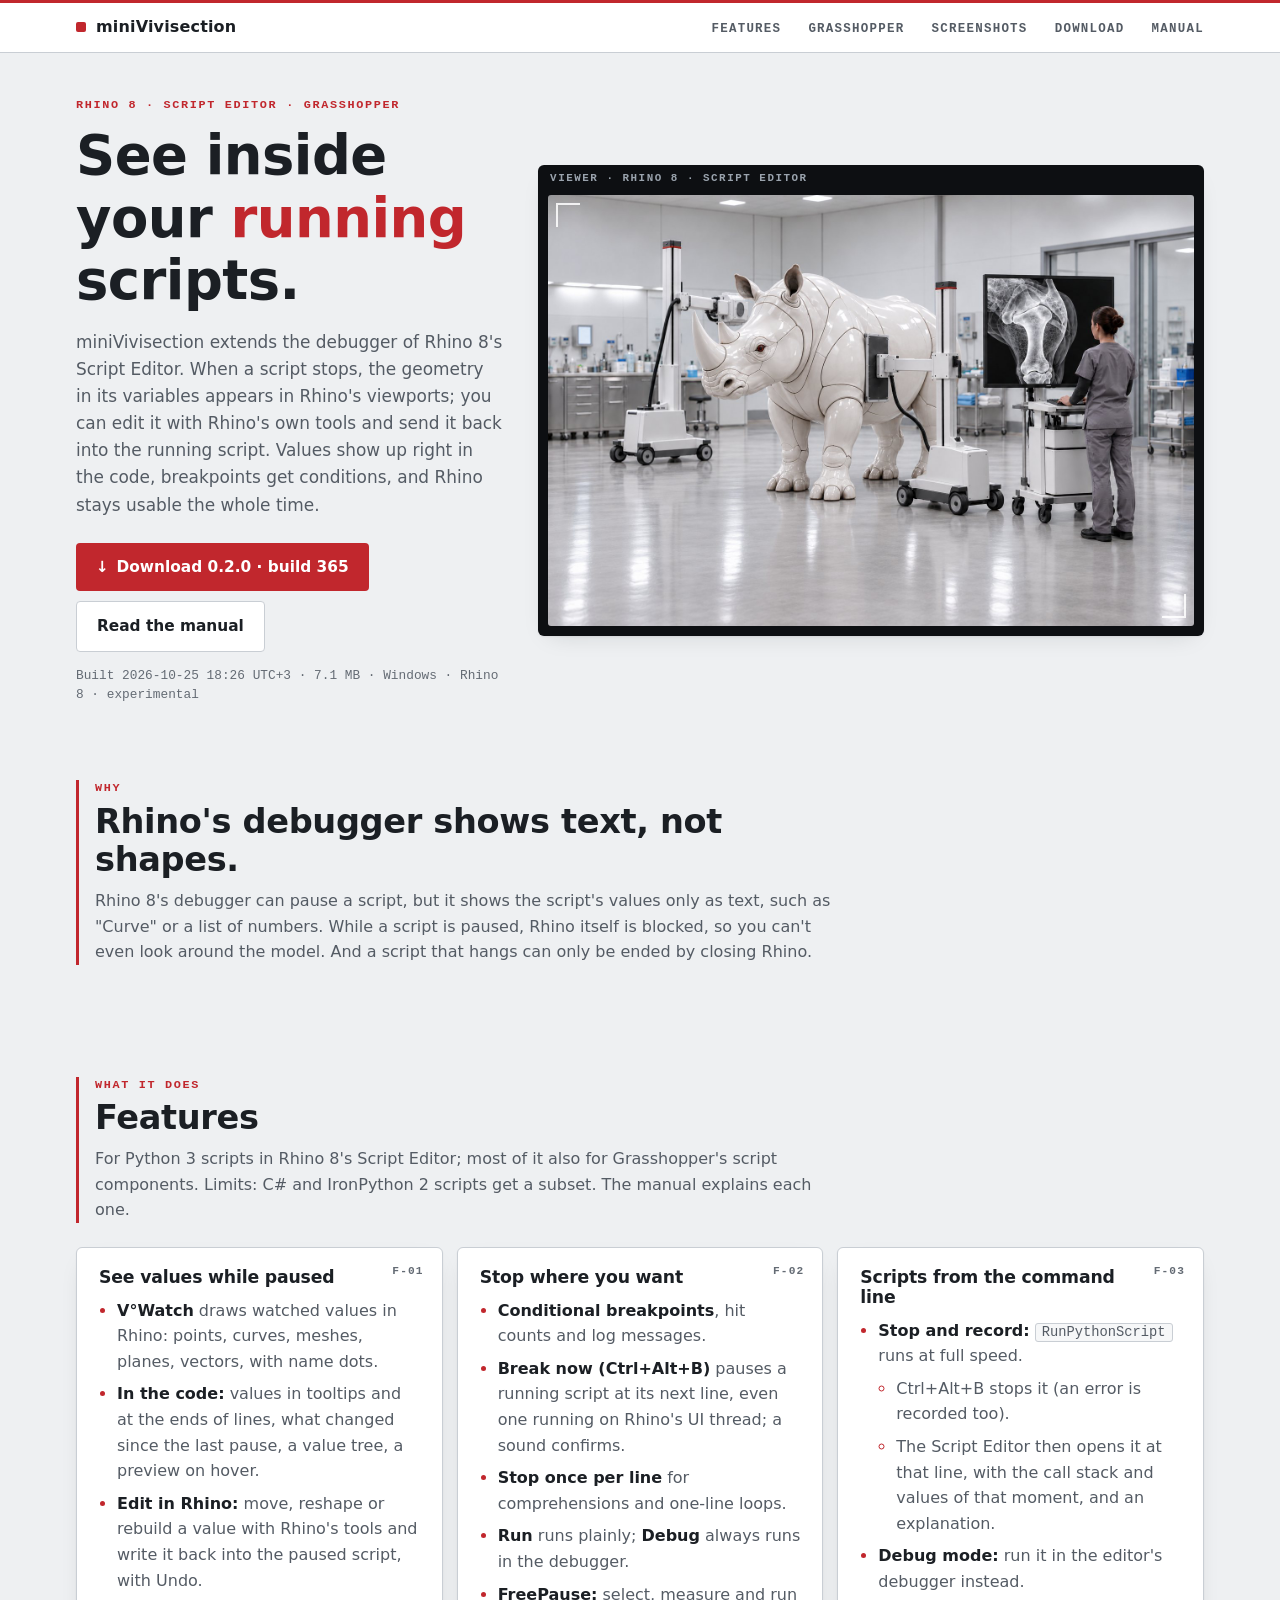
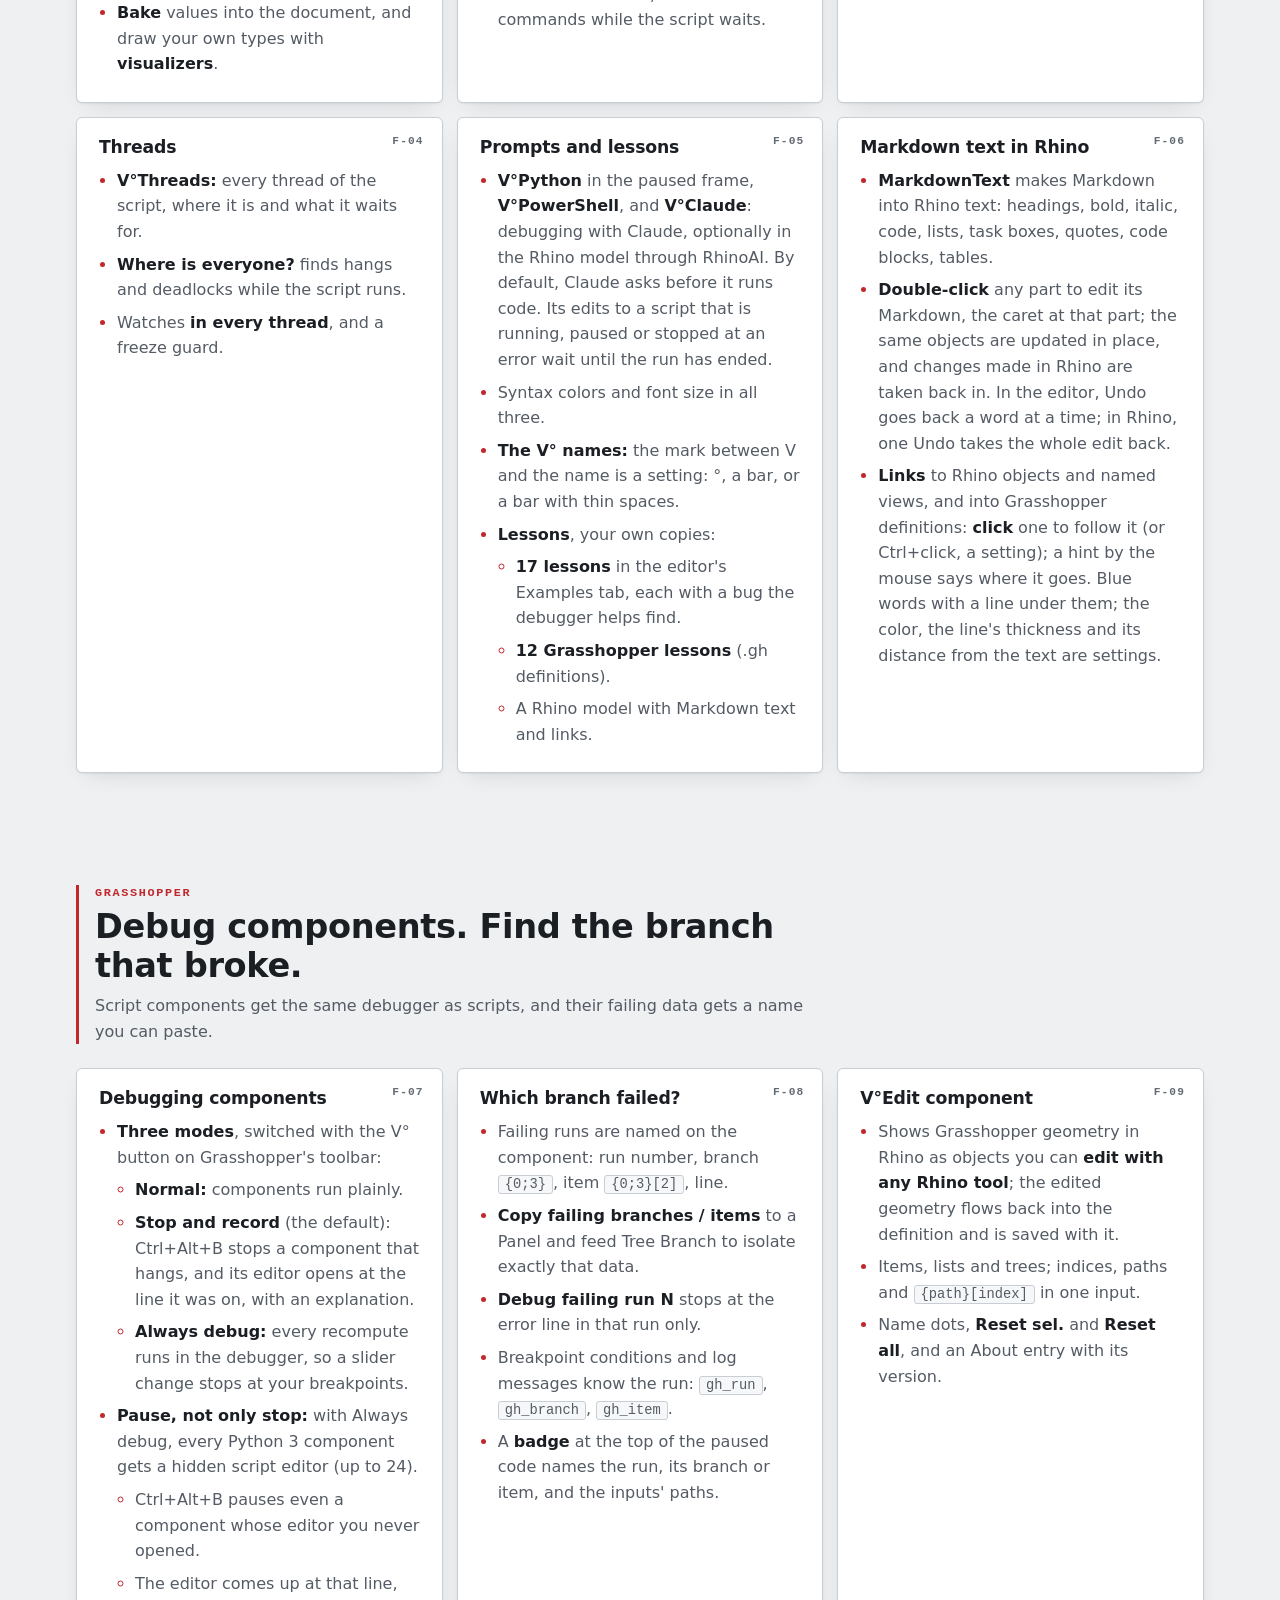
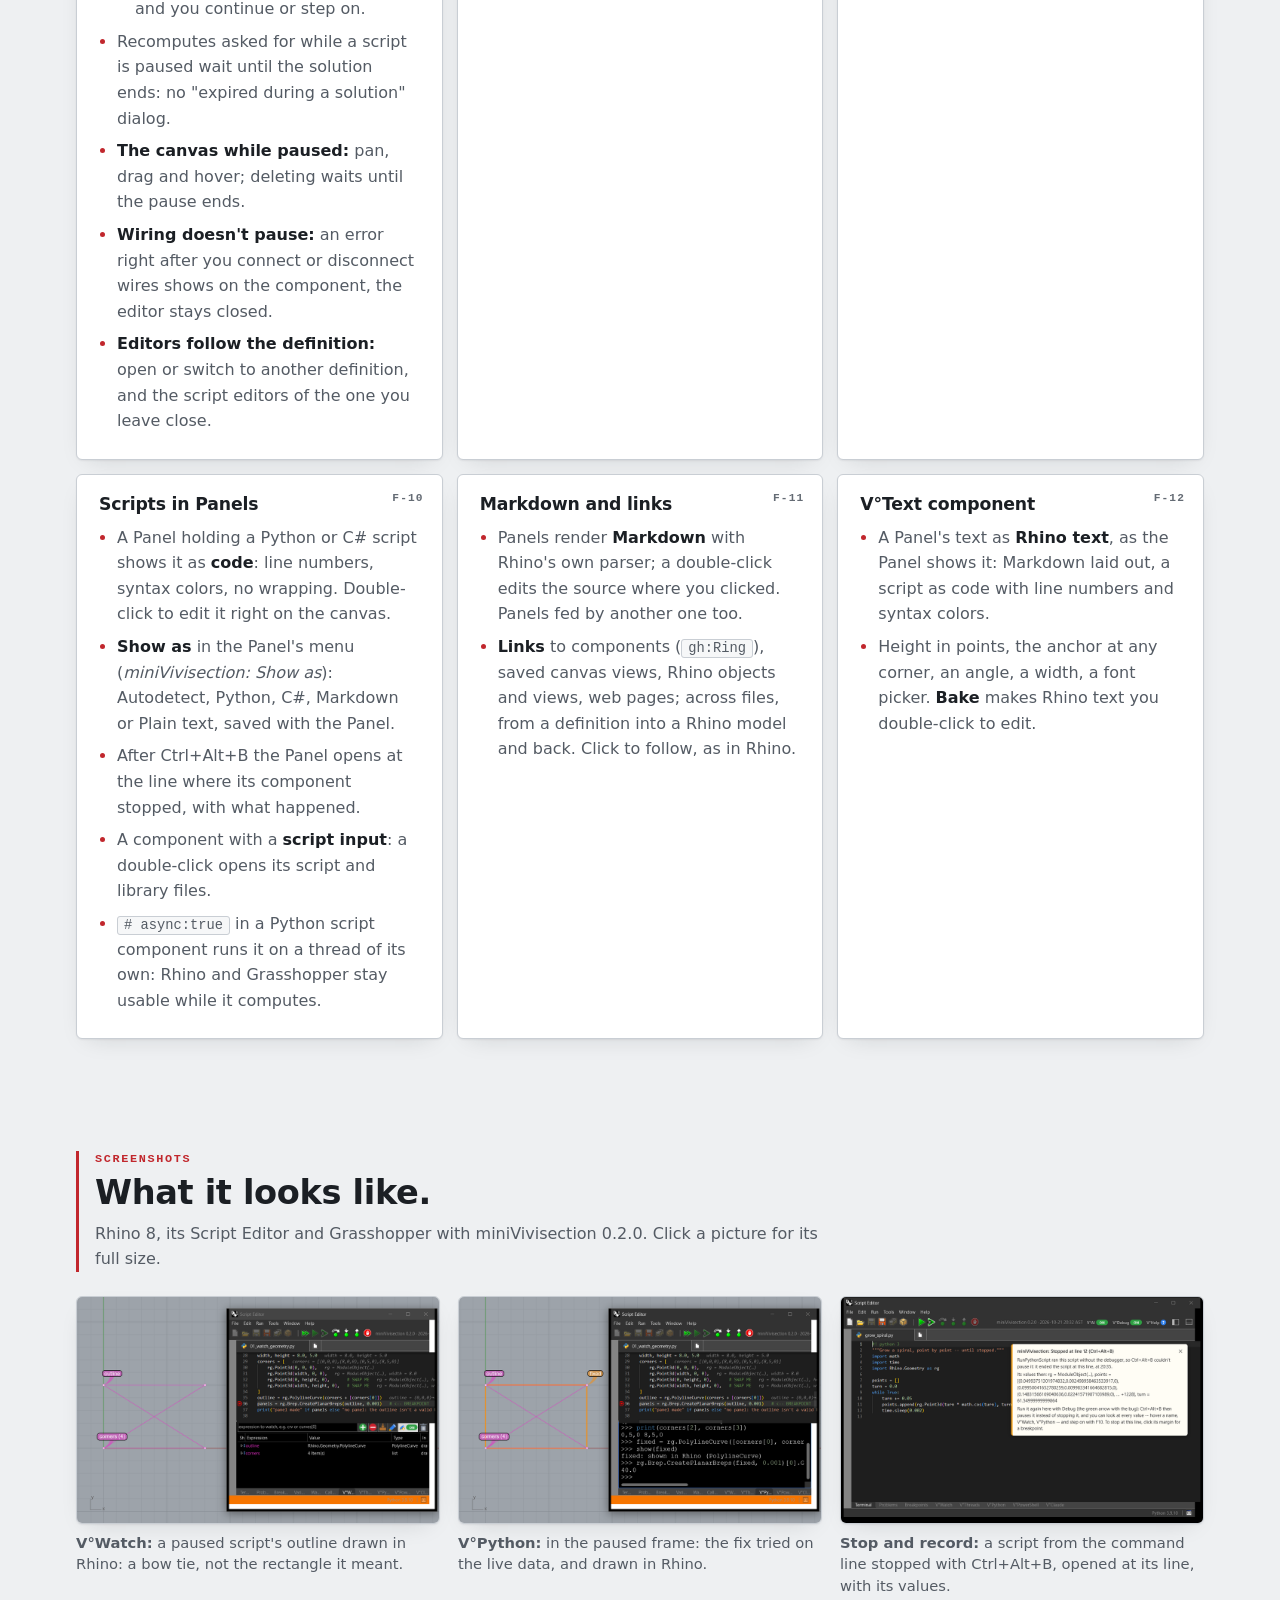
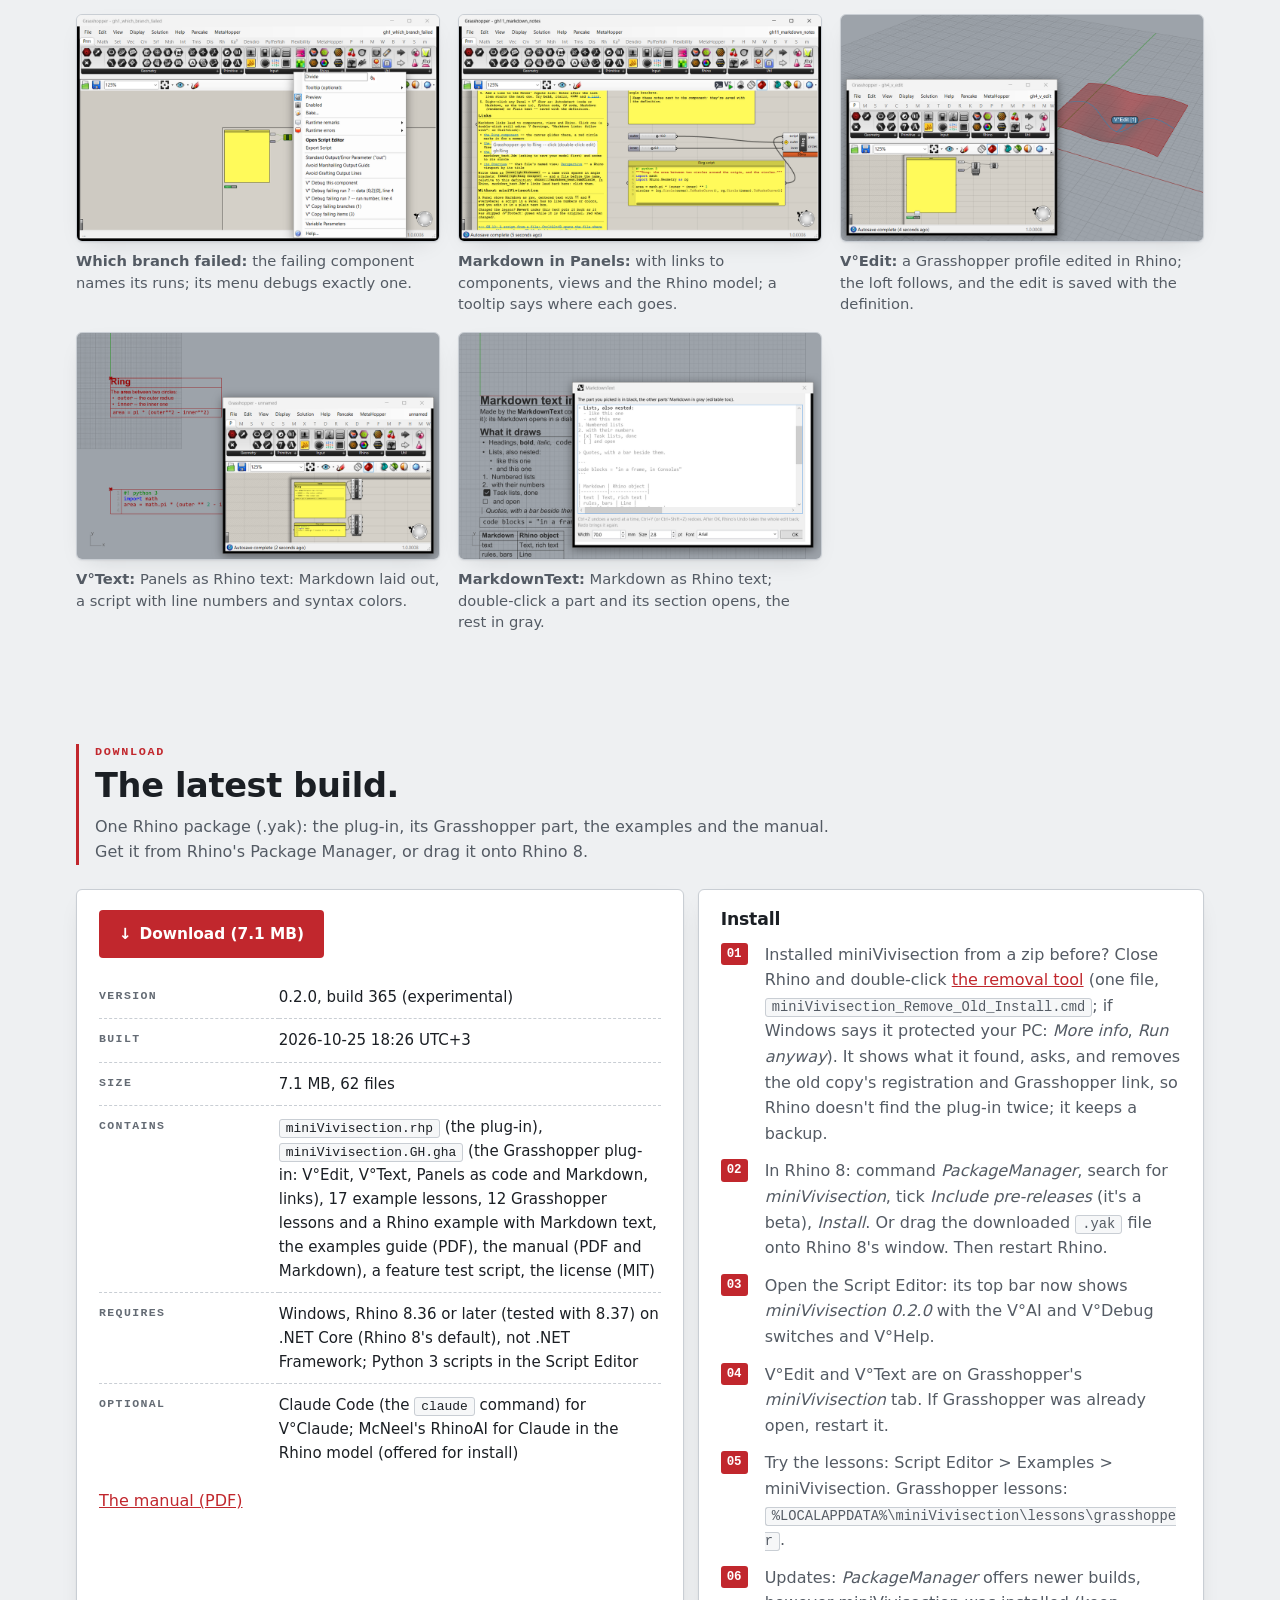
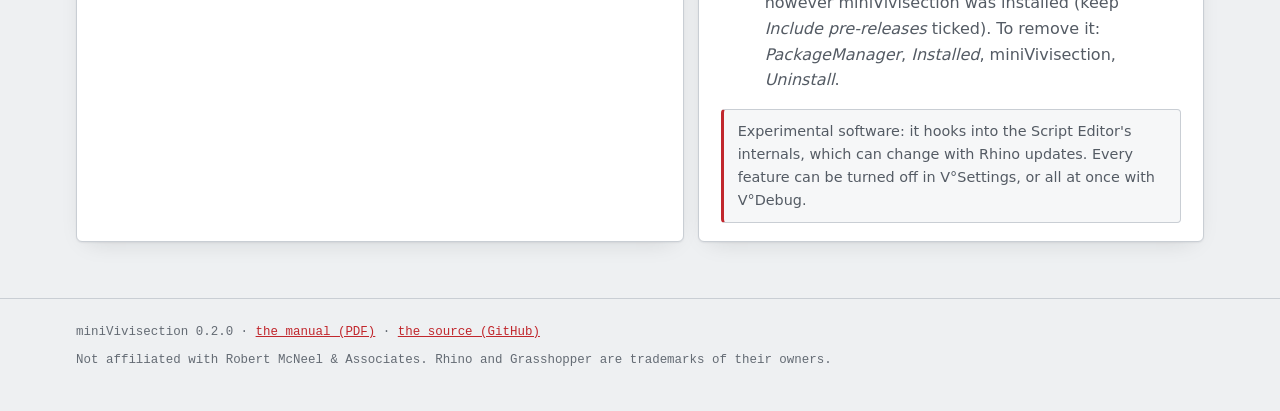
==== web/pages/clinical-imaging/index.html @ d7b251a0 "miniVivisection 0.2.0-beta.365, updated: the pages' artwork (web/sources) is public; the pages link " ====
<!doctype html>
<html lang="en">
<head>
<meta charset="utf-8">
<meta name="viewport" content="width=device-width, initial-scale=1">
<title>miniVivisection — see your Rhino script's data while you debug</title>
<meta name="description" content="miniVivisection: see inside your running scripts. A debugger extension for Rhino 8's Script Editor and Grasshopper.">
<meta name="color-scheme" content="light dark">
<link rel="canonical" href="https://restweiss.de/miniVivisection/clinical-imaging/">
<meta property="og:type" content="website">
<meta property="og:title" content="miniVivisection — see your Rhino script's data while you debug">
<meta property="og:description" content="miniVivisection: see inside your running scripts. A debugger extension for Rhino 8's Script Editor and Grasshopper.">
<meta property="og:image" content="https://restweiss.de/miniVivisection/clinical-imaging/hero.jpg?b=365">
<meta property="og:url" content="https://restweiss.de/miniVivisection/clinical-imaging/">
<link rel="icon" href="data:image/svg+xml,%3Csvg%20xmlns=%27http://www.w3.org/2000/svg%27%20viewBox=%270%200%2032%2032%27%3E%3Crect%20width=%2732%27%20height=%2732%27%20rx=%277%27%20fill=%27%23c1272d%27/%3E%3Ctext%20x=%2715%27%20y=%2723%27%20font-family=%27Segoe%20UI,Arial,sans-serif%27%20font-size=%2719%27%20font-weight=%27700%27%20text-anchor=%27middle%27%20fill=%27%23fff%27%3EV%C2%B0%3C/text%3E%3C/svg%3E">
<style>
  /* Clinical imaging: a bright lab, steel and white, a red equipment stripe, readouts. */
  :root {
    --bg: #eef0f2;
    --panel: #ffffff;
    --panel-2: #f6f7f8;
    --steel: #c9ced4;
    --steel-dark: #8e959d;
    --ink: #1b1f24;
    --ink-soft: #545b64;
    --ink-faint: #646b74;
    --red: #c1272d;            /* the stripe on the scanner columns */
    --red-ink: #ffffff;
    --film: #0d0f12;           /* the X-ray monitor */
    --film-ink: #e9edf1;
    --mono: "Cascadia Mono", Consolas, "SF Mono", monospace;
    --shadow: 0 1px 2px rgba(20, 25, 30, .06), 0 8px 24px -12px rgba(20, 25, 30, .18);
  }
  /* Dark: the reading room -- the films lit, the room dim. */
  @media (prefers-color-scheme: dark) {
    :root:not([data-theme="light"]) {
      --bg: #0e1013; --panel: #161a1f; --panel-2: #1b2026; --steel: #2b3139; --steel-dark: #6b737d;
      --ink: #e8ecf0; --ink-soft: #a6aeb7; --ink-faint: #8a929c; --red: #e8585e; --red-ink: #0e1013;
      --film: #050607; --shadow: 0 1px 2px rgba(0,0,0,.4), 0 8px 24px -12px rgba(0,0,0,.6);
    }
  }
  :root[data-theme="dark"] {
    --bg: #0e1013; --panel: #161a1f; --panel-2: #1b2026; --steel: #2b3139; --steel-dark: #6b737d;
    --ink: #e8ecf0; --ink-soft: #a6aeb7; --ink-faint: #8a929c; --red: #e8585e; --red-ink: #0e1013;
    --film: #050607; --shadow: 0 1px 2px rgba(0,0,0,.4), 0 8px 24px -12px rgba(0,0,0,.6);
  }

  * { box-sizing: border-box; }
  html { -webkit-text-size-adjust: 100%; }
  body { margin: 0; background: var(--bg); color: var(--ink); font: 16px/1.6 "Segoe UI", system-ui, -apple-system, Roboto, sans-serif; }
  h1, h2, h3 { margin: 0; line-height: 1.15; font-weight: 600; letter-spacing: -.01em; }
  a { color: var(--red); }
  a:focus-visible { outline: 2px solid currentColor; outline-offset: 2px; }
  .btn.primary:focus-visible { outline-color: var(--red); }
  code { font: .86em/1.4 var(--mono); background: var(--panel-2); border: 1px solid var(--steel); padding: 1px 6px; border-radius: 3px; overflow-wrap: anywhere; }
  .wrap { max-width: 1160px; margin: 0 auto; padding: 0 16px; }

  /* the top bar: a device's header -- a red stripe on steel */
  header.top { background: var(--panel); border-bottom: 1px solid var(--steel); box-shadow: inset 0 3px 0 var(--red); }
  header.top .wrap { display: flex; align-items: center; justify-content: space-between; padding-top: 14px; padding-bottom: 12px; }
  .brand { display: flex; align-items: center; gap: 10px; font-weight: 700; letter-spacing: .01em; }
  .brand .dot { width: 10px; height: 10px; background: var(--red); border-radius: 2px; }
  nav a { margin-left: 22px; text-decoration: none; color: var(--ink-soft); font: 600 .78rem/1 var(--mono); letter-spacing: .1em; text-transform: uppercase; }
  nav a:hover { color: var(--red); }
  /* phones: the nav as a wrapped row under the name */
  @media (max-width: 680px) { header.top .wrap { flex-wrap: wrap; row-gap: 8px; } nav { display: flex; flex-wrap: wrap; gap: 4px 18px; width: 100%; } nav a { margin-left: 0; } }

  .hero { padding: 44px 0 20px; }
  .hero-grid { display: grid; grid-template-columns: minmax(0, .9fr) minmax(0, 1.4fr); gap: 34px; align-items: center; }
  @media (max-width: 900px) { .hero-grid { grid-template-columns: 1fr; } }
  .eyebrow { font: 600 .74rem/1.4 var(--mono); letter-spacing: .14em; text-transform: uppercase; color: var(--red); }
  .hero h1 { font-size: clamp(2.2rem, 4.6vw, 3.4rem); margin: 12px 0 16px; }
  .hero h1 em { font-style: normal; color: var(--red); }
  .hero p.lead { color: var(--ink-soft); font-size: 1.06rem; margin: 0 0 24px; }
  .actions { display: flex; flex-wrap: wrap; gap: 10px; }
  .btn { display: inline-flex; max-width: 100%; overflow-wrap: anywhere; align-items: center; gap: 10px; padding: 12px 20px; border-radius: 4px; font-weight: 600; text-decoration: none; font-size: .96rem; }
  .btn.primary { background: var(--red); color: var(--red-ink); }
  .btn.primary:hover { filter: brightness(1.08); }
  .btn.ghost { background: var(--panel); color: var(--ink); border: 1px solid var(--steel); }
  .btn.ghost:hover { border-color: var(--steel-dark); }
  .meta { font: .8rem/1.5 var(--mono); color: var(--ink-faint); margin-top: 14px; }

  /* the image in a viewer: a header line of readouts, crosshair corners */
  .viewer { margin: 0; background: var(--film); border-radius: 6px; padding: 30px 10px 10px; position: relative; box-shadow: var(--shadow); }
  .viewer::before {
    content: "VIEWER \00B7  RHINO 8 \00B7  SCRIPT EDITOR";
    position: absolute; top: 8px; left: 12px; right: 12px;
    font: 600 .68rem/1 var(--mono); letter-spacing: .14em; color: #9aa3ad;
  }
  @media (max-width: 500px) { .viewer { padding-top: 10px; } .viewer::before { display: none; } }
  .viewer .frame { position: relative; }
  .viewer img { width: 100%; height: auto; display: block; border-radius: 3px; }
  .viewer .frame::before, .viewer .frame::after {
    content: ""; position: absolute; width: 22px; height: 22px; border: 2px solid rgba(255,255,255,.85); pointer-events: none;
  }
  .viewer .frame::before { top: 8px; left: 8px; border-right: 0; border-bottom: 0; }
  .viewer .frame::after { bottom: 8px; right: 8px; border-left: 0; border-top: 0; }

  section { padding: 56px 0; }
  .section-head { margin-bottom: 24px; max-width: 760px; border-left: 3px solid var(--red); padding-left: 16px; }
  .section-head .eyebrow { display: block; margin-bottom: 6px; }
  .section-head h2 { font-size: clamp(1.6rem, 3vw, 2.1rem); }
  .section-head p { color: var(--ink-soft); margin: 8px 0 0; }

  /* device panels: white, a steel hairline, a number in the corner */
  .cards { display: grid; grid-template-columns: repeat(auto-fill, minmax(min(290px, 100%), 1fr)); gap: 14px; counter-reset: panel; }
  .card { background: var(--panel); border: 1px solid var(--steel); border-radius: 6px; padding: 20px 22px 18px; box-shadow: var(--shadow); position: relative; counter-increment: panel; }
  .card::after {
    content: "F-" counter(panel, decimal-leading-zero); position: absolute; top: 18px; right: 18px;
    font: 600 .7rem/1 var(--mono); letter-spacing: .1em; color: var(--ink-faint);
  }
  .card h3 { font-size: 1.08rem; margin-bottom: 10px; padding-right: 48px; }
  .card ul { margin: 0; padding-left: 18px; color: var(--ink-soft); }
  .card li { margin: 7px 0; }
  .card li::marker { color: var(--red); }
  .card li strong { color: var(--ink); }
  #grasshopper .cards { counter-reset: panel 6; }
  #download .card::after { content: none; }
  #why .section-head { margin-bottom: 0; }

  .download { display: grid; grid-template-columns: 1.2fr 1fr; gap: 14px; }
  @media (max-width: 880px) { .download { grid-template-columns: 1fr; } }
  .spec { width: 100%; border-collapse: collapse; margin: 18px 0 14px; font-size: .94rem; }
  .spec td { padding: 9px 0; border-bottom: 1px dashed var(--steel); vertical-align: top; }
  .spec tr:last-child td { border-bottom: 0; }
  .spec td:first-child { width: 32%; font: 600 .72rem/1.9 var(--mono); letter-spacing: .12em; text-transform: uppercase; color: var(--ink-faint); }
  ol.steps { margin: 0; padding: 0; list-style: none; counter-reset: step; color: var(--ink-soft); }
  ol.steps li { counter-increment: step; position: relative; padding-left: 44px; margin: 12px 0; }
  ol.steps li::before {
    content: counter(step, decimal-leading-zero); position: absolute; left: 0; top: 1px;
    font: 600 .78rem/1 var(--mono); color: var(--red-ink); background: var(--red); padding: 5px 6px; border-radius: 3px;
  }
  .note { margin-top: 16px; font-size: .9rem; color: var(--ink-soft); padding: 10px 14px; border: 1px solid var(--steel); border-left: 3px solid var(--red); border-radius: 4px; background: var(--panel-2); }

  footer { border-top: 1px solid var(--steel); padding: 24px 0 40px; font: .78rem/1.6 var(--mono); color: var(--ink-faint); }
  footer .wrap { display: flex; flex-wrap: wrap; gap: 8px 24px; justify-content: space-between; }
  .shots { display: grid; grid-template-columns: repeat(auto-fill, minmax(min(300px, 100%), 1fr)); gap: 18px; }
  .shots figure { margin: 0; }
  .shots img { width: 100%; height: auto; display: block; border-radius: 6px; border: 1px solid var(--steel); box-shadow: var(--shadow); }
  .shots figcaption { color: var(--ink-soft); font-size: .92rem; line-height: 1.45; margin-top: 8px; }
</style>
</head>
<body>

<header class="top">
  <div class="wrap">
    <div class="brand"><span class="dot" aria-hidden="true"></span>miniVivisection</div>
    <nav>
      <a href="#features">Features</a>
      <a href="#grasshopper">Grasshopper</a>
      <a href="#screenshots">Screenshots</a>
      <a href="#download">Download</a>
      <a href="miniVivisection_Manual.pdf">Manual</a>
    </nav>
  </div>
</header>

<main>
  <div class="hero">
    <div class="wrap hero-grid">
      <div class="hero-text">
        <div class="eyebrow">Rhino 8 &middot; Script Editor &middot; Grasshopper</div>
        <h1>See inside your <em>running</em> scripts.</h1>
        <p class="lead">
          miniVivisection extends the debugger of Rhino 8's Script Editor. When a script stops, the geometry in its
          variables appears in Rhino's viewports; you can edit it with Rhino's own tools and send it back into the
          running script. Values show up right in the code, breakpoints get conditions, and Rhino stays usable the whole time.
        </p>
        <div class="actions">
          <a class="btn primary" href="minivivisection-0.2.0-beta.365-rh8_36-win.yak" download>&#8595;&ensp;Download 0.2.0 &middot; build 365</a>
          <a class="btn ghost" href="miniVivisection_Manual.pdf">Read the manual</a>
        </div>
        <div class="meta">Built 2026-10-25 18:26 UTC+3 &middot; 7.1 MB &middot; Windows &middot; Rhino 8 &middot; experimental</div>
      </div>
      <figure class="viewer">
        <div class="frame">
          <img src="hero.jpg?b=365" width="1536" height="1024" alt="A bright imaging lab: a glossy white ceramic rhinoceros stands between two mobile scanner arms with red-striped columns, while a technician in grey scrubs studies an X-ray of its leg bones on a large black monitor.">
        </div>
      </figure>
    </div>
  </div>

  <section id="why">
    <div class="wrap">
      <div class="section-head">
        <span class="eyebrow">Why</span>
        <h2>Rhino's debugger shows text, not shapes.</h2>
        <p>Rhino 8's debugger can pause a script, but it shows the script's values only as text, such as "Curve" or a list of numbers. While a script is paused, Rhino itself is blocked, so you can't even look around the model. And a script that hangs can only be ended by closing Rhino.</p>
      </div>
    </div>
  </section>

  <section id="features">
    <div class="wrap">
      <div class="section-head">
        <span class="eyebrow">What it does</span>
        <h2>Features</h2>
        <p>For Python 3 scripts in Rhino 8's Script Editor; most of it also for Grasshopper's script components. Limits: C# and IronPython 2 scripts get a subset. The manual explains each one.</p>
      </div>
      <div class="cards">
        <div class="card">
          <h3>See values while paused</h3>
          <ul>
            <li><strong>V°Watch</strong> draws watched values in Rhino: points, curves, meshes, planes, vectors, with name dots.</li>
            <li><strong>In the code:</strong> values in tooltips and at the ends of lines, what changed since the last pause, a value tree, a preview on hover.</li>
            <li><strong>Edit in Rhino:</strong> move, reshape or rebuild a value with Rhino's tools and write it back into the paused script, with Undo.</li>
            <li><strong>Bake</strong> values into the document, and draw your own types with <strong>visualizers</strong>.</li>
          </ul>
        </div>
        <div class="card">
          <h3>Stop where you want</h3>
          <ul>
            <li><strong>Conditional breakpoints</strong>, hit counts and log messages.</li>
            <li><strong>Break now (Ctrl+Alt+B)</strong> pauses a running script at its next line, even one running on Rhino's UI thread; a sound confirms.</li>
            <li><strong>Stop once per line</strong> for comprehensions and one-line loops.</li>
            <li><strong>Run</strong> runs plainly; <strong>Debug</strong> always runs in the debugger.</li>
            <li><strong>FreePause:</strong> select, measure and run commands while the script waits.</li>
          </ul>
        </div>
        <div class="card">
          <h3>Scripts from the command line</h3>
          <ul>
            <li><strong>Stop and record:</strong> <code>RunPythonScript</code> runs at full speed.
              <ul>
                <li>Ctrl+Alt+B stops it (an error is recorded too).</li>
                <li>The Script Editor then opens it at that line, with the call stack and values of that moment, and an explanation.</li>
              </ul>
            </li>
            <li><strong>Debug mode:</strong> run it in the editor's debugger instead.</li>
          </ul>
        </div>
        <div class="card">
          <h3>Threads</h3>
          <ul>
            <li><strong>V°Threads:</strong> every thread of the script, where it is and what it waits for.</li>
            <li><strong>Where is everyone?</strong> finds hangs and deadlocks while the script runs.</li>
            <li>Watches <strong>in every thread</strong>, and a freeze guard.</li>
          </ul>
        </div>
        <div class="card">
          <h3>Prompts and lessons</h3>
          <ul>
            <li><strong>V°Python</strong> in the paused frame, <strong>V°PowerShell</strong>, and <strong>V°Claude</strong>: debugging with Claude, optionally in the Rhino model through RhinoAI. By default, Claude asks before it runs code. Its edits to a script that is running, paused or stopped at an error wait until the run has ended.</li>
            <li>Syntax colors and font size in all three.</li>
            <li><strong>The V° names:</strong> the mark between V and the name is a setting: °, a bar, or a bar with thin spaces.</li>
            <li><strong>Lessons</strong>, your own copies:
              <ul>
                <li><strong>17 lessons</strong> in the editor's Examples tab, each with a bug the debugger helps find.</li>
                <li><strong>12 Grasshopper lessons</strong> (.gh definitions).</li>
                <li>A Rhino model with Markdown text and links.</li>
              </ul>
            </li>
          </ul>
        </div>
        <div class="card">
          <h3>Markdown text in Rhino</h3>
          <ul>
            <li><strong>MarkdownText</strong> makes Markdown into Rhino text: headings, bold, italic, code, lists, task boxes, quotes, code blocks, tables.</li>
            <li><strong>Double-click</strong> any part to edit its Markdown, the caret at that part; the same objects are updated in place, and changes made in Rhino are taken back in. In the editor, Undo goes back a word at a time; in Rhino, one Undo takes the whole edit back.</li>
            <li><strong>Links</strong> to Rhino objects and named views, and into Grasshopper definitions: <strong>click</strong> one to follow it (or Ctrl+click, a setting); a hint by the mouse says where it goes. Blue words with a line under them; the color, the line's thickness and its distance from the text are settings.</li>
          </ul>
        </div>
      </div>
    </div>
  </section>

  <section id="grasshopper">
    <div class="wrap">
      <div class="section-head">
        <span class="eyebrow">Grasshopper</span>
        <h2>Debug components. Find the branch that broke.</h2>
        <p>Script components get the same debugger as scripts, and their failing data gets a name you can paste.</p>
      </div>
      <div class="cards">
        <div class="card">
          <h3>Debugging components</h3>
          <ul>
            <li><strong>Three modes</strong>, switched with the V° button on Grasshopper's toolbar:
              <ul>
                <li><strong>Normal:</strong> components run plainly.</li>
                <li><strong>Stop and record</strong> (the default): Ctrl+Alt+B stops a component that hangs, and its editor opens at the line it was on, with an explanation.</li>
                <li><strong>Always debug:</strong> every recompute runs in the debugger, so a slider change stops at your breakpoints.</li>
              </ul>
            </li>
            <li><strong>Pause, not only stop:</strong> with Always debug, every Python 3 component gets a hidden script editor (up to 24).
              <ul>
                <li>Ctrl+Alt+B pauses even a component whose editor you never opened.</li>
                <li>The editor comes up at that line, and you continue or step on.</li>
              </ul>
            </li>
            <li>Recomputes asked for while a script is paused wait until the solution ends: no "expired during a solution" dialog.</li>
            <li><strong>The canvas while paused:</strong> pan, drag and hover; deleting waits until the pause ends.</li>
            <li><strong>Wiring doesn't pause:</strong> an error right after you connect or disconnect wires shows on the component, the editor stays closed.</li>
            <li><strong>Editors follow the definition:</strong> open or switch to another definition, and the script editors of the one you leave close.</li>
          </ul>
        </div>
        <div class="card">
          <h3>Which branch failed?</h3>
          <ul>
            <li>Failing runs are named on the component: run number, branch <code>{0;3}</code>, item <code>{0;3}[2]</code>, line.</li>
            <li><strong>Copy failing branches / items</strong> to a Panel and feed Tree Branch to isolate exactly that data.</li>
            <li><strong>Debug failing run N</strong> stops at the error line in that run only.</li>
            <li>Breakpoint conditions and log messages know the run: <code>gh_run</code>, <code>gh_branch</code>, <code>gh_item</code>.</li>
            <li>A <strong>badge</strong> at the top of the paused code names the run, its branch or item, and the inputs' paths.</li>
          </ul>
        </div>
        <div class="card">
          <h3>V°Edit component</h3>
          <ul>
            <li>Shows Grasshopper geometry in Rhino as objects you can <strong>edit with any Rhino tool</strong>; the edited geometry flows back into the definition and is saved with it.</li>
            <li>Items, lists and trees; indices, paths and <code>{path}[index]</code> in one input.</li>
            <li>Name dots, <strong>Reset sel.</strong> and <strong>Reset all</strong>, and an About entry with its version.</li>
          </ul>
        </div>
        <div class="card">
          <h3>Scripts in Panels</h3>
          <ul>
            <li>A Panel holding a Python or C# script shows it as <strong>code</strong>: line numbers, syntax colors, no wrapping. Double-click to edit it right on the canvas.</li>
            <li><strong>Show as</strong> in the Panel's menu (<em>miniVivisection: Show as</em>): Autodetect, Python, C#, Markdown or Plain text, saved with the Panel.</li>
            <li>After Ctrl+Alt+B the Panel opens at the line where its component stopped, with what happened.</li>
            <li>A component with a <strong>script input</strong>: a double-click opens its script and library files.</li>
            <li><code># async:true</code> in a Python script component runs it on a thread of its own: Rhino and Grasshopper stay usable while it computes.</li>
          </ul>
        </div>
        <div class="card">
          <h3>Markdown and links</h3>
          <ul>
            <li>Panels render <strong>Markdown</strong> with Rhino's own parser; a double-click edits the source where you clicked. Panels fed by another one too.</li>
            <li><strong>Links</strong> to components (<code>gh:Ring</code>), saved canvas views, Rhino objects and views, web pages; across files, from a definition into a Rhino model and back. Click to follow, as in Rhino.</li>
          </ul>
        </div>
        <div class="card">
          <h3>V°Text component</h3>
          <ul>
            <li>A Panel's text as <strong>Rhino text</strong>, as the Panel shows it: Markdown laid out, a script as code with line numbers and syntax colors.</li>
            <li>Height in points, the anchor at any corner, an angle, a width, a font picker. <strong>Bake</strong> makes Rhino text you double-click to edit.</li>
          </ul>
        </div>
      </div>
    </div>
  </section>

  <section id="screenshots">
    <div class="wrap">
      <div class="section-head">
        <span class="eyebrow">Screenshots</span>
        <h2>What it looks like.</h2>
        <p>Rhino 8, its Script Editor and Grasshopper with miniVivisection 0.2.0. Click a picture for its full size.</p>
      </div>
      <div class="shots">
        <figure><a href="screenshots/01_watch_values_in_rhino.png?b=365"><img src="screenshots/01_watch_values_in_rhino.png?b=365" width="960" height="600" loading="lazy" alt="Rhino's Top view with a magenta bow-tie outline and the name dots outline and corners; over it the Script Editor paused at a breakpoint, its V°Watch tab listing outline and corners."></a><figcaption><strong>V°Watch:</strong> a paused script's outline drawn in Rhino: a bow tie, not the rectangle it meant.</figcaption></figure>
        <figure><a href="screenshots/03_python_in_the_paused_frame.png?b=365"><img src="screenshots/03_python_in_the_paused_frame.png?b=365" width="960" height="600" loading="lazy" alt="The Script Editor's V°Python tab: the swapped corners printed, a fixed outline built and shown; in Rhino an orange rectangle named fixed over the bow tie."></a><figcaption><strong>V°Python:</strong> in the paused frame: the fix tried on the live data, and drawn in Rhino.</figcaption></figure>
        <figure><a href="screenshots/04_stop_and_record.png?b=365"><img src="screenshots/04_stop_and_record.png?b=365" width="960" height="600" loading="lazy" alt="The Script Editor opened at line 12 of grow_spiral.py, a script with an endless loop that RunPythonScript ran and Ctrl+Alt+B stopped; an overlay says Stopped at line 12 and lists the values of points and turn at that moment."></a><figcaption><strong>Stop and record:</strong> a script from the command line stopped with Ctrl+Alt+B, opened at its line, with its values.</figcaption></figure>
        <figure><a href="screenshots/05_which_branch_failed.png?b=365"><img src="screenshots/05_which_branch_failed.png?b=365" width="960" height="600" loading="lazy" alt="Grasshopper: a red Divide component and its right-click menu with miniVivisection's items, Debug failing run 7 -- data {0;2}[0], line 4, and Copy failing branches."></a><figcaption><strong>Which branch failed:</strong> the failing component names its runs; its menu debugs exactly one.</figcaption></figure>
        <figure><a href="screenshots/09_markdown_panel_links.png?b=365"><img src="screenshots/09_markdown_panel_links.png?b=365" width="960" height="600" loading="lazy" alt="Grasshopper Panels rendered as Markdown with headings, lists and links; a tooltip over a link reads Grasshopper: go to Ring -- click."></a><figcaption><strong>Markdown in Panels:</strong> with links to components, views and the Rhino model; a tooltip says where each goes.</figcaption></figure>
        <figure><a href="screenshots/11_v_edit.png?b=365"><img src="screenshots/11_v_edit.png?b=365" width="960" height="600" loading="lazy" alt="Rhino's Perspective view with a red lofted surface and one blue profile curve marked by the name dot V°Edit [1]; over it the Grasshopper window with the V°Edit component between Profiles and Loft, showing 1 in Rhino."></a><figcaption><strong>V°Edit:</strong> a Grasshopper profile edited in Rhino; the loft follows, and the edit is saved with the definition.</figcaption></figure>
        <figure><a href="screenshots/12_v_text.png?b=365"><img src="screenshots/12_v_text.png?b=365" width="960" height="600" loading="lazy" alt="Rhino's Top view with a Markdown note and a Python script drawn as text; a Grasshopper window with the two Panels feeding V°Text components."></a><figcaption><strong>V°Text:</strong> Panels as Rhino text: Markdown laid out, a script with line numbers and syntax colors.</figcaption></figure>
        <figure><a href="screenshots/14_markdown_text_dialog.png?b=365"><img src="screenshots/14_markdown_text_dialog.png?b=365" width="960" height="600" loading="lazy" alt="Markdown text in Rhino with the MarkdownText dialog over it: the nested list in black at the caret, the rest of the Markdown gray, width, size and font below."></a><figcaption><strong>MarkdownText:</strong> Markdown as Rhino text; double-click a part and its section opens, the rest in gray.</figcaption></figure>
      </div>
    </div>
  </section>

  <section id="download">
    <div class="wrap">
      <div class="section-head">
        <span class="eyebrow">Download</span>
        <h2>The latest build.</h2>
        <p>One Rhino package (.yak): the plug-in, its Grasshopper part, the examples and the manual. Get it from Rhino's Package Manager, or drag it onto Rhino 8.</p>
      </div>
      <div class="download">
        <div class="card">
          <a class="btn primary" href="minivivisection-0.2.0-beta.365-rh8_36-win.yak" download>&#8595;&ensp;Download (7.1 MB)</a>
          <table class="spec">
            <tr><td>Version</td><td>0.2.0, build 365 (experimental)</td></tr>
            <tr><td>Built</td><td>2026-10-25 18:26 UTC+3</td></tr>
            <tr><td>Size</td><td>7.1 MB, 62 files</td></tr>
            <tr><td>Contains</td><td><code>miniVivisection.rhp</code> (the plug-in), <code>miniVivisection.GH.gha</code> (the Grasshopper plug-in: V°Edit, V°Text, Panels as code and Markdown, links), 17 example lessons, 12 Grasshopper lessons and a Rhino example with Markdown text, the examples guide (PDF), the manual (PDF and Markdown), a feature test script, the license (MIT)</td></tr>
            <tr><td>Requires</td><td>Windows, Rhino 8.36 or later (tested with 8.37) on .NET Core (Rhino 8's default), not .NET Framework; Python 3 scripts in the Script Editor</td></tr>
            <tr><td>Optional</td><td>Claude Code (the <code>claude</code> command) for V°Claude; McNeel's RhinoAI for Claude in the Rhino model (offered for install)</td></tr>
          </table>
          <a href="miniVivisection_Manual.pdf">The manual (PDF)</a>
        </div>
        <div class="card">
          <h3>Install</h3>
          <ol class="steps">
            <li>Installed miniVivisection from a zip before? Close Rhino and double-click <a href="../miniVivisection_Remove_Old_Install.cmd" download>the removal tool</a> (one file, <code>miniVivisection_Remove_Old_Install.cmd</code>; if Windows says it protected your PC: <em>More info</em>, <em>Run anyway</em>). It shows what it found, asks, and removes the old copy's registration and Grasshopper link, so Rhino doesn't find the plug-in twice; it keeps a backup.</li>
            <li>In Rhino 8: command <em>PackageManager</em>, search for <em>miniVivisection</em>, tick <em>Include pre-releases</em> (it's a beta), <em>Install</em>. Or drag the downloaded <code>.yak</code> file onto Rhino 8's window. Then restart Rhino.</li>
            <li>Open the Script Editor: its top bar now shows <em>miniVivisection 0.2.0</em> with the V°AI and V°Debug switches and V°Help.</li>
            <li>V°Edit and V°Text are on Grasshopper's <em>miniVivisection</em> tab. If Grasshopper was already open, restart it.</li>
            <li>Try the lessons: Script Editor &gt; Examples &gt; miniVivisection. Grasshopper lessons: <code>%LOCALAPPDATA%\miniVivisection\lessons\grasshopper</code>.</li>
            <li>Updates: <em>PackageManager</em> offers newer builds, however miniVivisection was installed (keep <em>Include pre-releases</em> ticked). To remove it: <em>PackageManager</em>, <em>Installed</em>, miniVivisection, <em>Uninstall</em>.</li>
          </ol>
          <div class="note">Experimental software: it hooks into the Script Editor's internals, which can change with Rhino updates. Every feature can be turned off in V°Settings, or all at once with V°Debug.</div>
        </div>
      </div>
    </div>
  </section>
</main>

<footer>
  <div class="wrap">
    <span>miniVivisection 0.2.0 &middot; <a href="miniVivisection_Manual.pdf">the manual (PDF)</a> &middot; <a href="https://github.com/ristflo/miniVivisection">the source (GitHub)</a></span>
    <span>Not affiliated with Robert McNeel &amp; Associates. Rhino and Grasshopper are trademarks of their owners.</span>
  </div>
</footer>

</body>
</html>
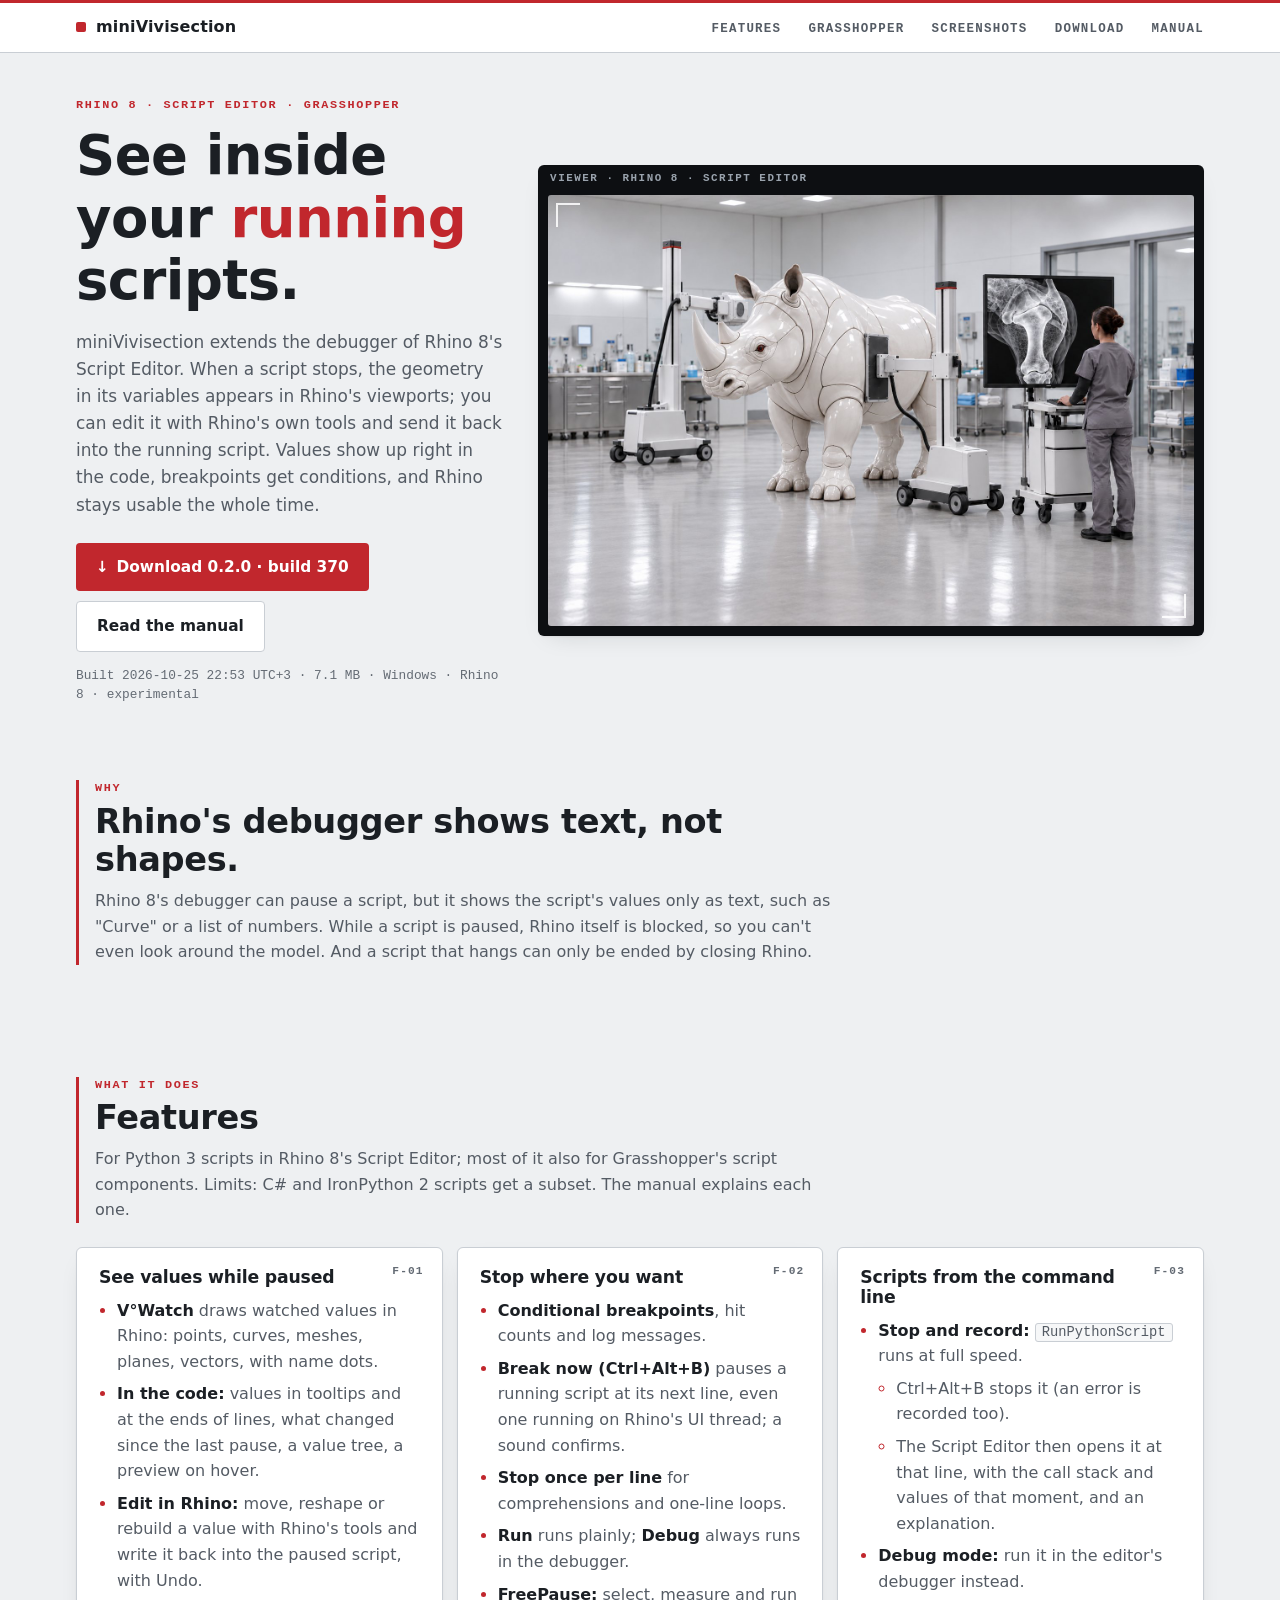
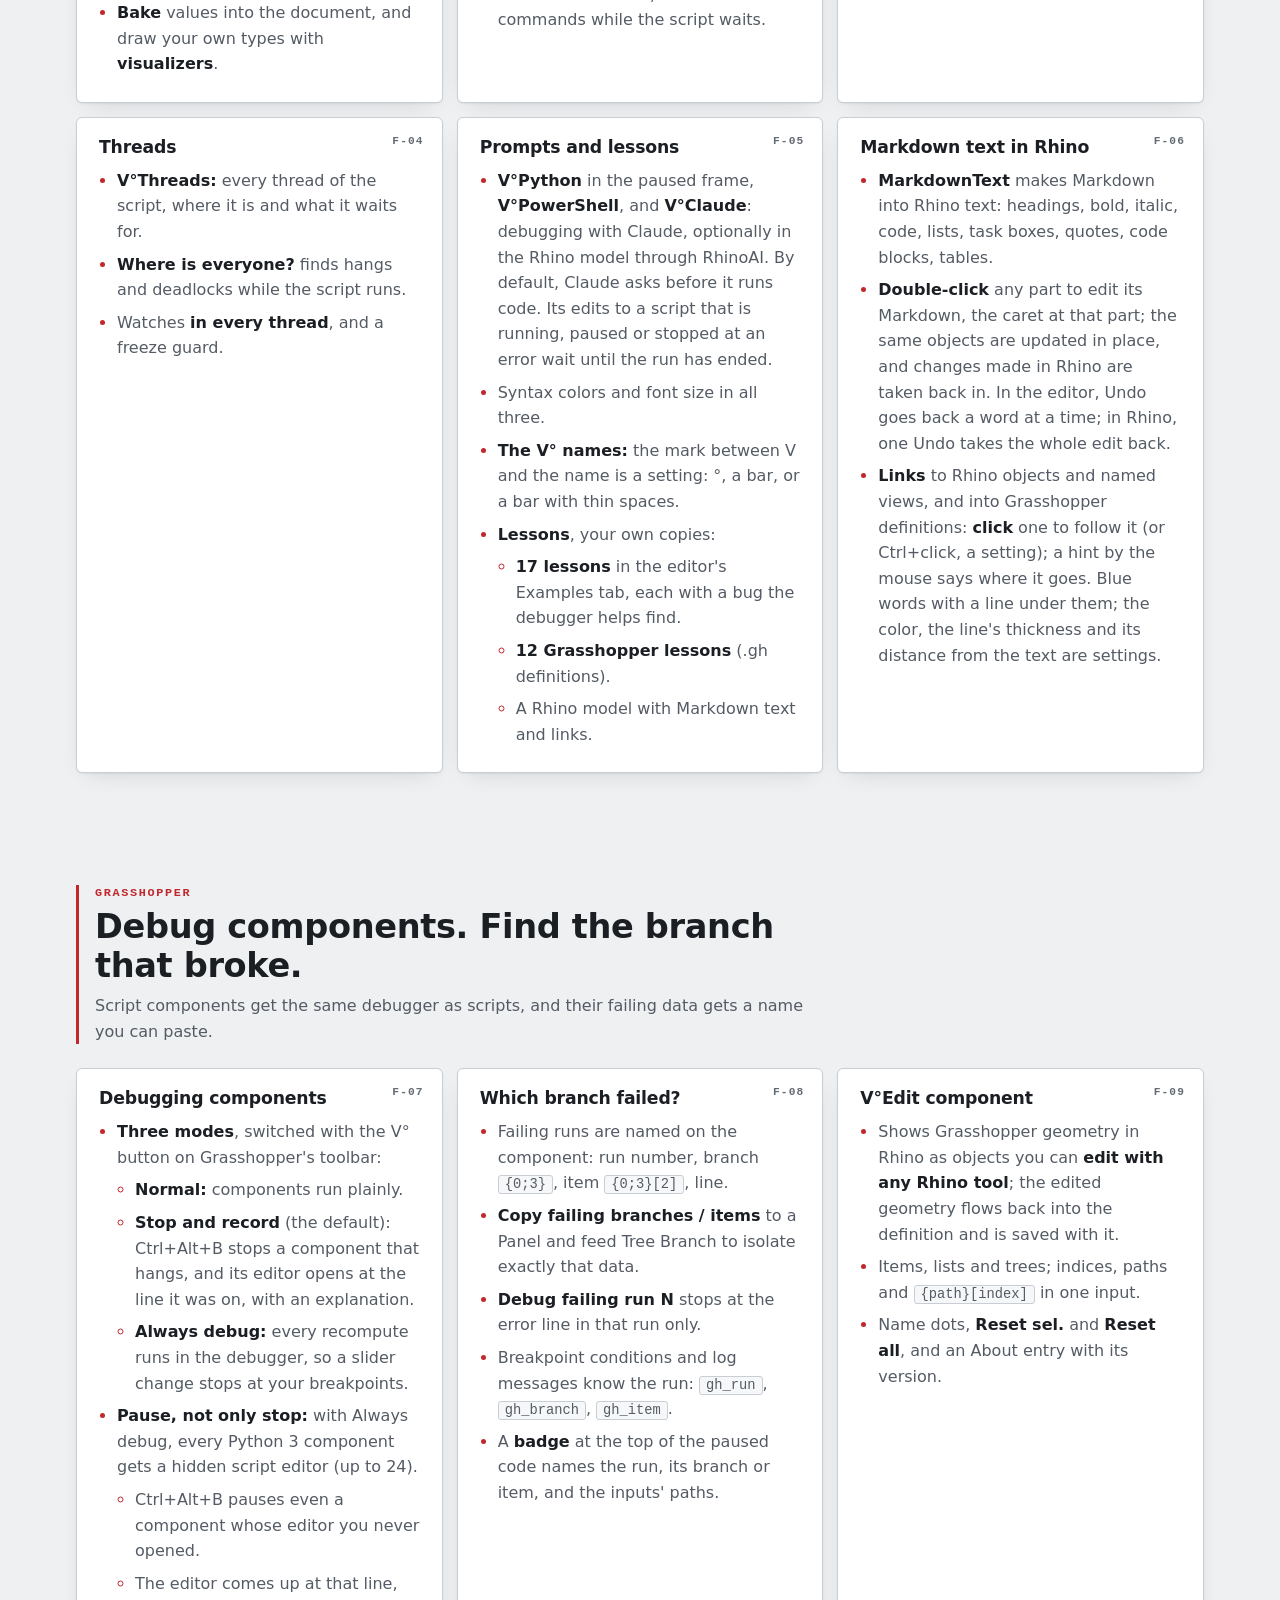
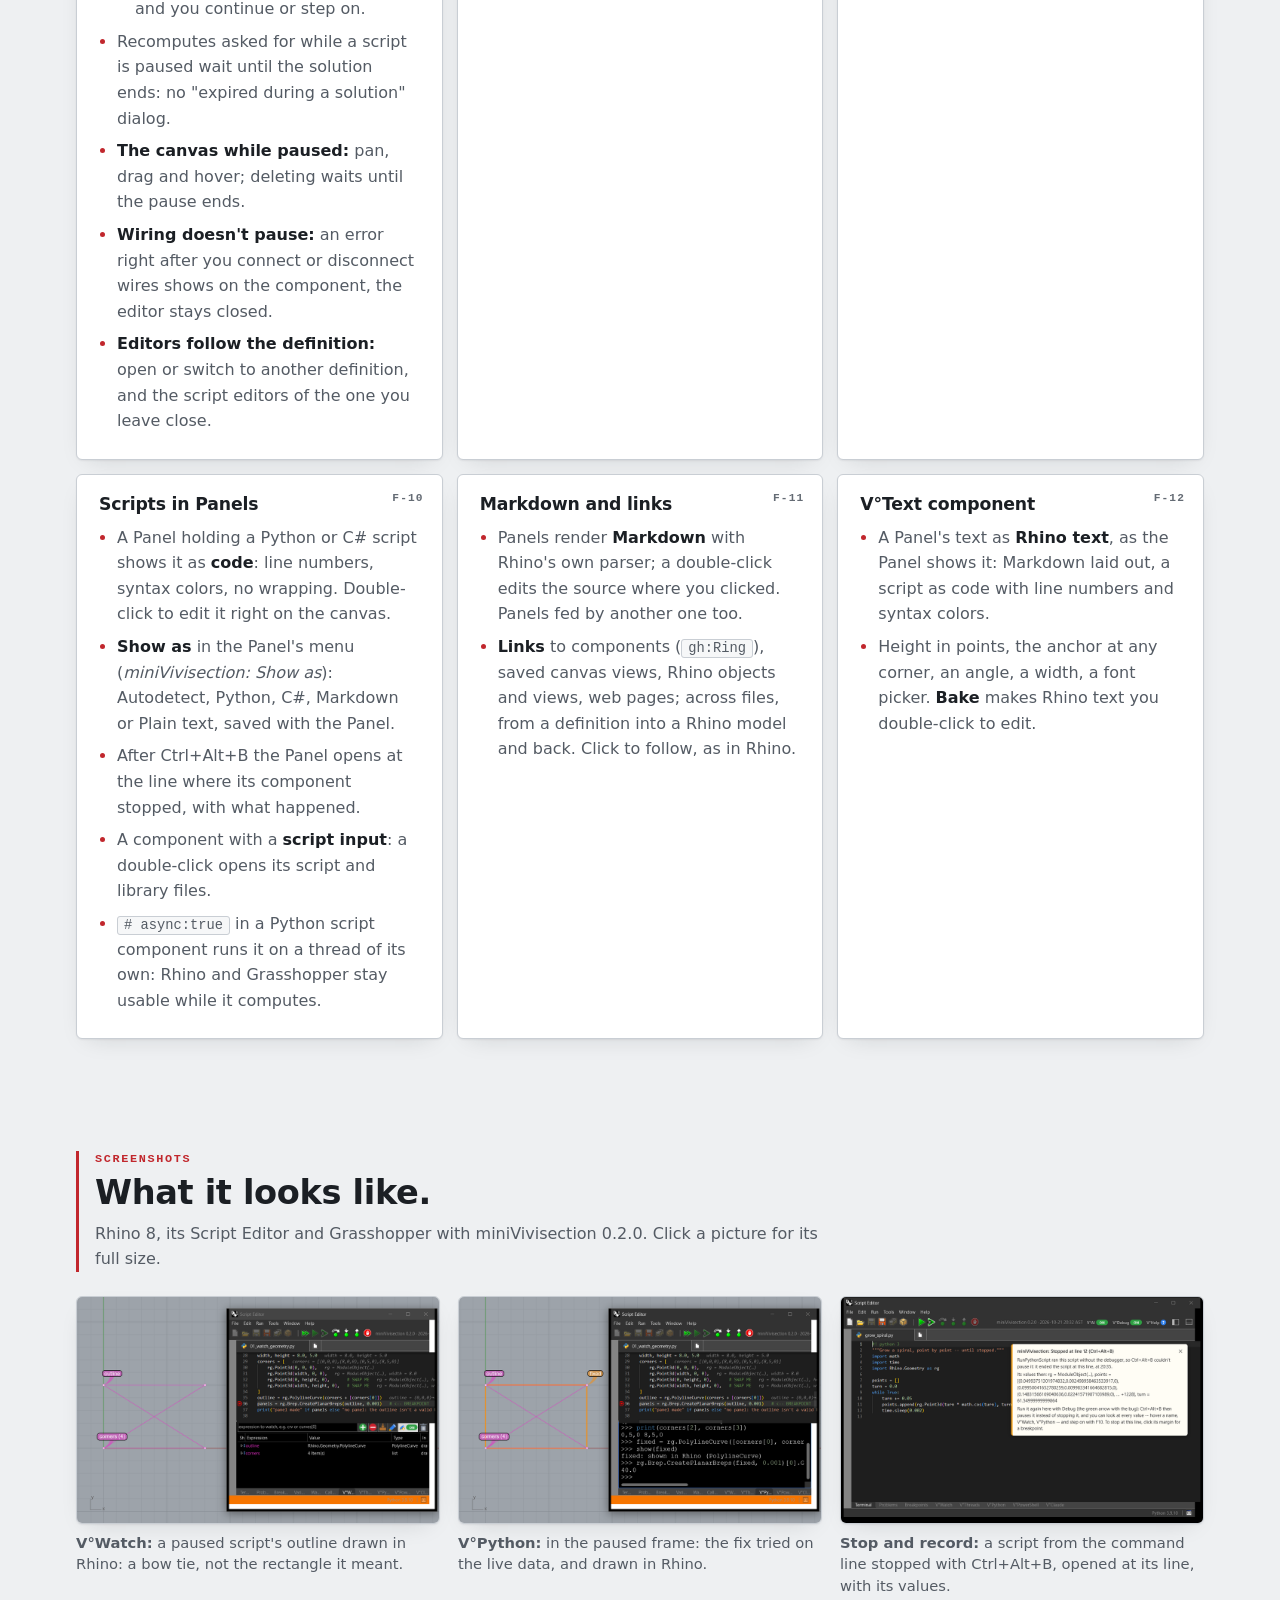
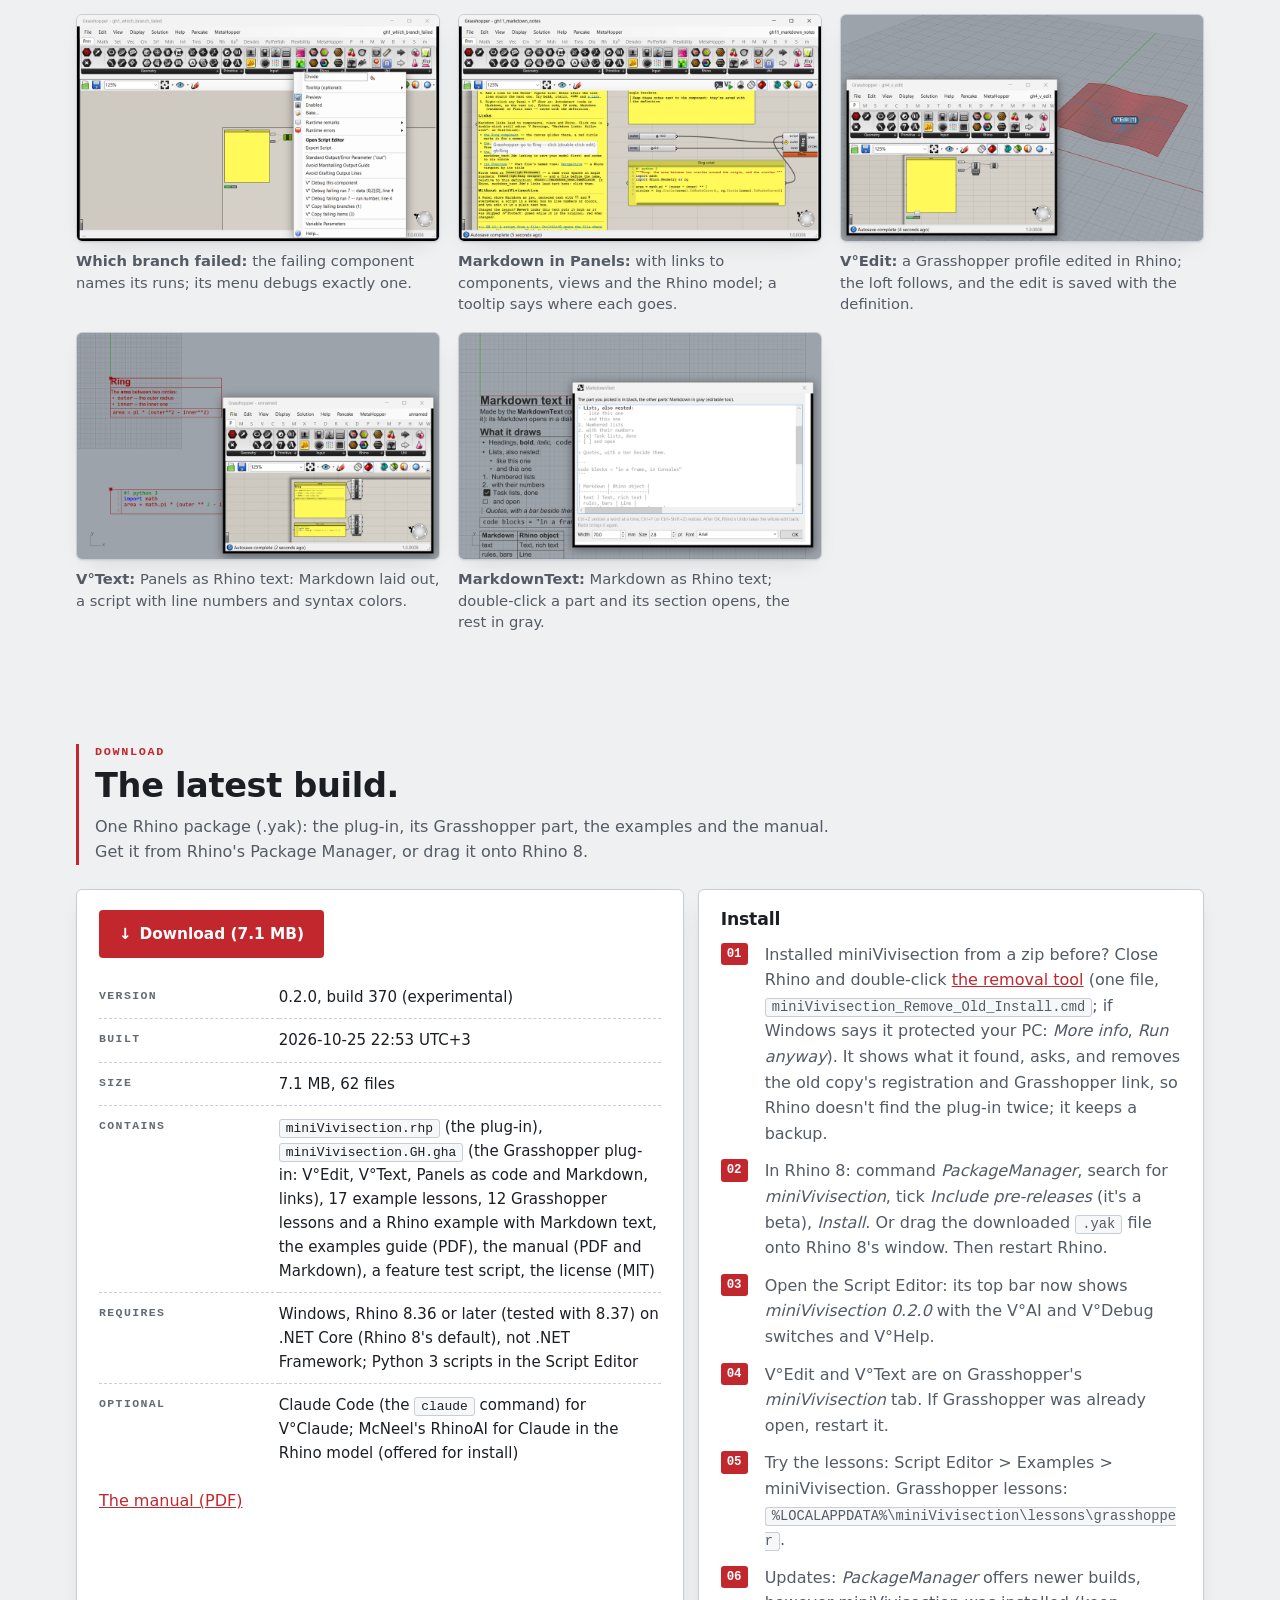
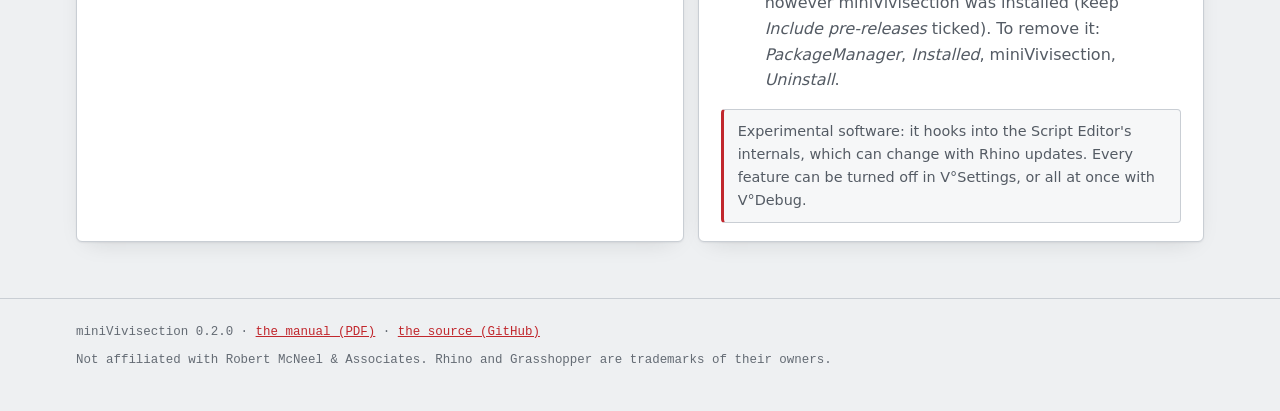
==== commit 11de5708: "miniVivisection 0.2.0-beta.370 The release 0.2.0-beta.370: https://restweiss.de/miniVivisection" ====
--- a/web/pages/clinical-imaging/index.html
+++ b/web/pages/clinical-imaging/index.html
@@ -10,7 +10,7 @@
 <meta property="og:type" content="website">
 <meta property="og:title" content="miniVivisection — see your Rhino script's data while you debug">
 <meta property="og:description" content="miniVivisection: see inside your running scripts. A debugger extension for Rhino 8's Script Editor and Grasshopper.">
-<meta property="og:image" content="https://restweiss.de/miniVivisection/clinical-imaging/hero.jpg?b=365">
+<meta property="og:image" content="https://restweiss.de/miniVivisection/clinical-imaging/hero.jpg?b=370">
 <meta property="og:url" content="https://restweiss.de/miniVivisection/clinical-imaging/">
 <link rel="icon" href="data:image/svg+xml,%3Csvg%20xmlns=%27http://www.w3.org/2000/svg%27%20viewBox=%270%200%2032%2032%27%3E%3Crect%20width=%2732%27%20height=%2732%27%20rx=%277%27%20fill=%27%23c1272d%27/%3E%3Ctext%20x=%2715%27%20y=%2723%27%20font-family=%27Segoe%20UI,Arial,sans-serif%27%20font-size=%2719%27%20font-weight=%27700%27%20text-anchor=%27middle%27%20fill=%27%23fff%27%3EV%C2%B0%3C/text%3E%3C/svg%3E">
 <style>
@@ -167,14 +167,14 @@
           running script. Values show up right in the code, breakpoints get conditions, and Rhino stays usable the whole time.
         </p>
         <div class="actions">
-          <a class="btn primary" href="minivivisection-0.2.0-beta.365-rh8_36-win.yak" download>&#8595;&ensp;Download 0.2.0 &middot; build 365</a>
+          <a class="btn primary" href="minivivisection-0.2.0-beta.370-rh8_36-win.yak" download>&#8595;&ensp;Download 0.2.0 &middot; build 370</a>
           <a class="btn ghost" href="miniVivisection_Manual.pdf">Read the manual</a>
         </div>
-        <div class="meta">Built 2026-10-25 18:26 UTC+3 &middot; 7.1 MB &middot; Windows &middot; Rhino 8 &middot; experimental</div>
+        <div class="meta">Built 2026-10-25 22:53 UTC+3 &middot; 7.1 MB &middot; Windows &middot; Rhino 8 &middot; experimental</div>
       </div>
       <figure class="viewer">
         <div class="frame">
-          <img src="hero.jpg?b=365" width="1536" height="1024" alt="A bright imaging lab: a glossy white ceramic rhinoceros stands between two mobile scanner arms with red-striped columns, while a technician in grey scrubs studies an X-ray of its leg bones on a large black monitor.">
+          <img src="hero.jpg?b=370" width="1536" height="1024" alt="A bright imaging lab: a glossy white ceramic rhinoceros stands between two mobile scanner arms with red-striped columns, while a technician in grey scrubs studies an X-ray of its leg bones on a large black monitor.">
         </div>
       </figure>
     </div>
@@ -348,14 +348,14 @@
         <p>Rhino 8, its Script Editor and Grasshopper with miniVivisection 0.2.0. Click a picture for its full size.</p>
       </div>
       <div class="shots">
-        <figure><a href="screenshots/01_watch_values_in_rhino.png?b=365"><img src="screenshots/01_watch_values_in_rhino.png?b=365" width="960" height="600" loading="lazy" alt="Rhino's Top view with a magenta bow-tie outline and the name dots outline and corners; over it the Script Editor paused at a breakpoint, its V°Watch tab listing outline and corners."></a><figcaption><strong>V°Watch:</strong> a paused script's outline drawn in Rhino: a bow tie, not the rectangle it meant.</figcaption></figure>
-        <figure><a href="screenshots/03_python_in_the_paused_frame.png?b=365"><img src="screenshots/03_python_in_the_paused_frame.png?b=365" width="960" height="600" loading="lazy" alt="The Script Editor's V°Python tab: the swapped corners printed, a fixed outline built and shown; in Rhino an orange rectangle named fixed over the bow tie."></a><figcaption><strong>V°Python:</strong> in the paused frame: the fix tried on the live data, and drawn in Rhino.</figcaption></figure>
-        <figure><a href="screenshots/04_stop_and_record.png?b=365"><img src="screenshots/04_stop_and_record.png?b=365" width="960" height="600" loading="lazy" alt="The Script Editor opened at line 12 of grow_spiral.py, a script with an endless loop that RunPythonScript ran and Ctrl+Alt+B stopped; an overlay says Stopped at line 12 and lists the values of points and turn at that moment."></a><figcaption><strong>Stop and record:</strong> a script from the command line stopped with Ctrl+Alt+B, opened at its line, with its values.</figcaption></figure>
-        <figure><a href="screenshots/05_which_branch_failed.png?b=365"><img src="screenshots/05_which_branch_failed.png?b=365" width="960" height="600" loading="lazy" alt="Grasshopper: a red Divide component and its right-click menu with miniVivisection's items, Debug failing run 7 -- data {0;2}[0], line 4, and Copy failing branches."></a><figcaption><strong>Which branch failed:</strong> the failing component names its runs; its menu debugs exactly one.</figcaption></figure>
-        <figure><a href="screenshots/09_markdown_panel_links.png?b=365"><img src="screenshots/09_markdown_panel_links.png?b=365" width="960" height="600" loading="lazy" alt="Grasshopper Panels rendered as Markdown with headings, lists and links; a tooltip over a link reads Grasshopper: go to Ring -- click."></a><figcaption><strong>Markdown in Panels:</strong> with links to components, views and the Rhino model; a tooltip says where each goes.</figcaption></figure>
-        <figure><a href="screenshots/11_v_edit.png?b=365"><img src="screenshots/11_v_edit.png?b=365" width="960" height="600" loading="lazy" alt="Rhino's Perspective view with a red lofted surface and one blue profile curve marked by the name dot V°Edit [1]; over it the Grasshopper window with the V°Edit component between Profiles and Loft, showing 1 in Rhino."></a><figcaption><strong>V°Edit:</strong> a Grasshopper profile edited in Rhino; the loft follows, and the edit is saved with the definition.</figcaption></figure>
-        <figure><a href="screenshots/12_v_text.png?b=365"><img src="screenshots/12_v_text.png?b=365" width="960" height="600" loading="lazy" alt="Rhino's Top view with a Markdown note and a Python script drawn as text; a Grasshopper window with the two Panels feeding V°Text components."></a><figcaption><strong>V°Text:</strong> Panels as Rhino text: Markdown laid out, a script with line numbers and syntax colors.</figcaption></figure>
-        <figure><a href="screenshots/14_markdown_text_dialog.png?b=365"><img src="screenshots/14_markdown_text_dialog.png?b=365" width="960" height="600" loading="lazy" alt="Markdown text in Rhino with the MarkdownText dialog over it: the nested list in black at the caret, the rest of the Markdown gray, width, size and font below."></a><figcaption><strong>MarkdownText:</strong> Markdown as Rhino text; double-click a part and its section opens, the rest in gray.</figcaption></figure>
+        <figure><a href="screenshots/01_watch_values_in_rhino.png?b=370"><img src="screenshots/01_watch_values_in_rhino.png?b=370" width="960" height="600" loading="lazy" alt="Rhino's Top view with a magenta bow-tie outline and the name dots outline and corners; over it the Script Editor paused at a breakpoint, its V°Watch tab listing outline and corners."></a><figcaption><strong>V°Watch:</strong> a paused script's outline drawn in Rhino: a bow tie, not the rectangle it meant.</figcaption></figure>
+        <figure><a href="screenshots/03_python_in_the_paused_frame.png?b=370"><img src="screenshots/03_python_in_the_paused_frame.png?b=370" width="960" height="600" loading="lazy" alt="The Script Editor's V°Python tab: the swapped corners printed, a fixed outline built and shown; in Rhino an orange rectangle named fixed over the bow tie."></a><figcaption><strong>V°Python:</strong> in the paused frame: the fix tried on the live data, and drawn in Rhino.</figcaption></figure>
+        <figure><a href="screenshots/04_stop_and_record.png?b=370"><img src="screenshots/04_stop_and_record.png?b=370" width="960" height="600" loading="lazy" alt="The Script Editor opened at line 12 of grow_spiral.py, a script with an endless loop that RunPythonScript ran and Ctrl+Alt+B stopped; an overlay says Stopped at line 12 and lists the values of points and turn at that moment."></a><figcaption><strong>Stop and record:</strong> a script from the command line stopped with Ctrl+Alt+B, opened at its line, with its values.</figcaption></figure>
+        <figure><a href="screenshots/05_which_branch_failed.png?b=370"><img src="screenshots/05_which_branch_failed.png?b=370" width="960" height="600" loading="lazy" alt="Grasshopper: a red Divide component and its right-click menu with miniVivisection's items, Debug failing run 7 -- data {0;2}[0], line 4, and Copy failing branches."></a><figcaption><strong>Which branch failed:</strong> the failing component names its runs; its menu debugs exactly one.</figcaption></figure>
+        <figure><a href="screenshots/09_markdown_panel_links.png?b=370"><img src="screenshots/09_markdown_panel_links.png?b=370" width="960" height="600" loading="lazy" alt="Grasshopper Panels rendered as Markdown with headings, lists and links; a tooltip over a link reads Grasshopper: go to Ring -- click."></a><figcaption><strong>Markdown in Panels:</strong> with links to components, views and the Rhino model; a tooltip says where each goes.</figcaption></figure>
+        <figure><a href="screenshots/11_v_edit.png?b=370"><img src="screenshots/11_v_edit.png?b=370" width="960" height="600" loading="lazy" alt="Rhino's Perspective view with a red lofted surface and one blue profile curve marked by the name dot V°Edit [1]; over it the Grasshopper window with the V°Edit component between Profiles and Loft, showing 1 in Rhino."></a><figcaption><strong>V°Edit:</strong> a Grasshopper profile edited in Rhino; the loft follows, and the edit is saved with the definition.</figcaption></figure>
+        <figure><a href="screenshots/12_v_text.png?b=370"><img src="screenshots/12_v_text.png?b=370" width="960" height="600" loading="lazy" alt="Rhino's Top view with a Markdown note and a Python script drawn as text; a Grasshopper window with the two Panels feeding V°Text components."></a><figcaption><strong>V°Text:</strong> Panels as Rhino text: Markdown laid out, a script with line numbers and syntax colors.</figcaption></figure>
+        <figure><a href="screenshots/14_markdown_text_dialog.png?b=370"><img src="screenshots/14_markdown_text_dialog.png?b=370" width="960" height="600" loading="lazy" alt="Markdown text in Rhino with the MarkdownText dialog over it: the nested list in black at the caret, the rest of the Markdown gray, width, size and font below."></a><figcaption><strong>MarkdownText:</strong> Markdown as Rhino text; double-click a part and its section opens, the rest in gray.</figcaption></figure>
       </div>
     </div>
   </section>
@@ -369,10 +369,10 @@
       </div>
       <div class="download">
         <div class="card">
-          <a class="btn primary" href="minivivisection-0.2.0-beta.365-rh8_36-win.yak" download>&#8595;&ensp;Download (7.1 MB)</a>
+          <a class="btn primary" href="minivivisection-0.2.0-beta.370-rh8_36-win.yak" download>&#8595;&ensp;Download (7.1 MB)</a>
           <table class="spec">
-            <tr><td>Version</td><td>0.2.0, build 365 (experimental)</td></tr>
-            <tr><td>Built</td><td>2026-10-25 18:26 UTC+3</td></tr>
+            <tr><td>Version</td><td>0.2.0, build 370 (experimental)</td></tr>
+            <tr><td>Built</td><td>2026-10-25 22:53 UTC+3</td></tr>
             <tr><td>Size</td><td>7.1 MB, 62 files</td></tr>
             <tr><td>Contains</td><td><code>miniVivisection.rhp</code> (the plug-in), <code>miniVivisection.GH.gha</code> (the Grasshopper plug-in: V°Edit, V°Text, Panels as code and Markdown, links), 17 example lessons, 12 Grasshopper lessons and a Rhino example with Markdown text, the examples guide (PDF), the manual (PDF and Markdown), a feature test script, the license (MIT)</td></tr>
             <tr><td>Requires</td><td>Windows, Rhino 8.36 or later (tested with 8.37) on .NET Core (Rhino 8's default), not .NET Framework; Python 3 scripts in the Script Editor</td></tr>
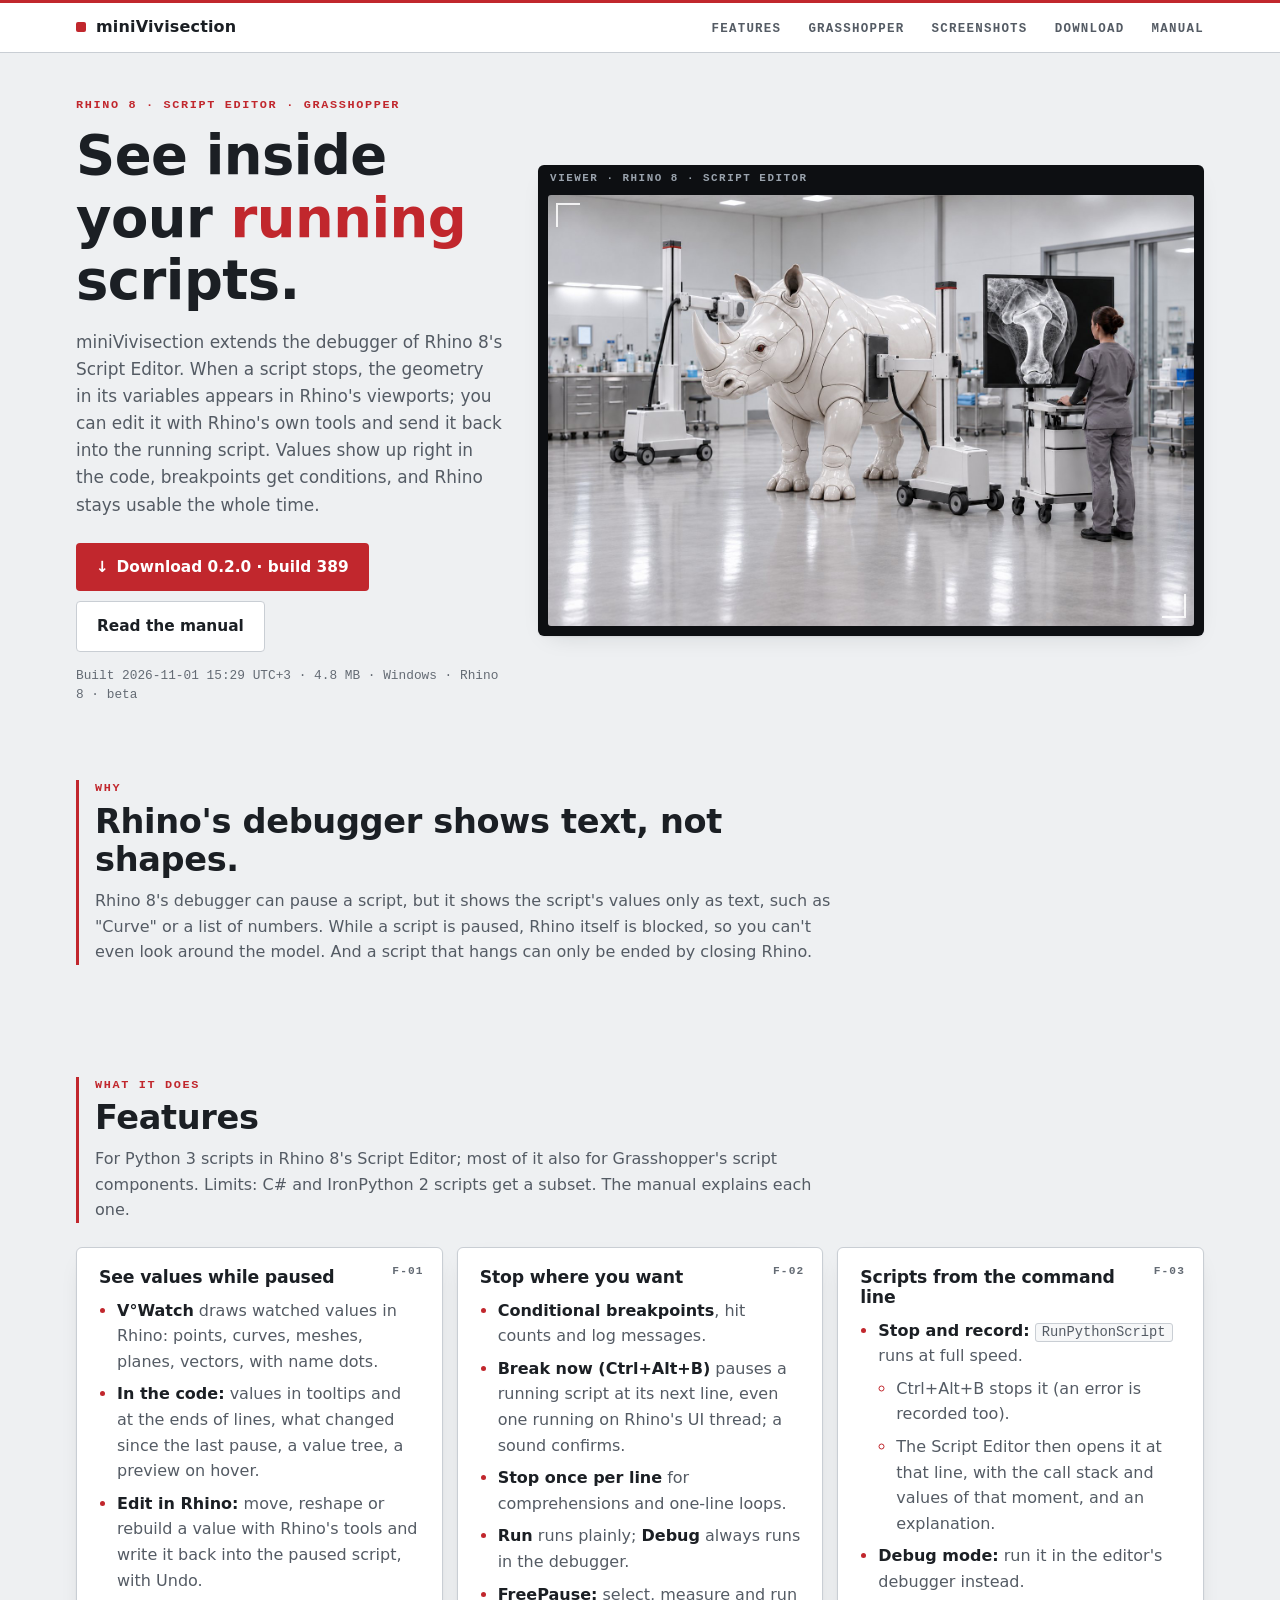
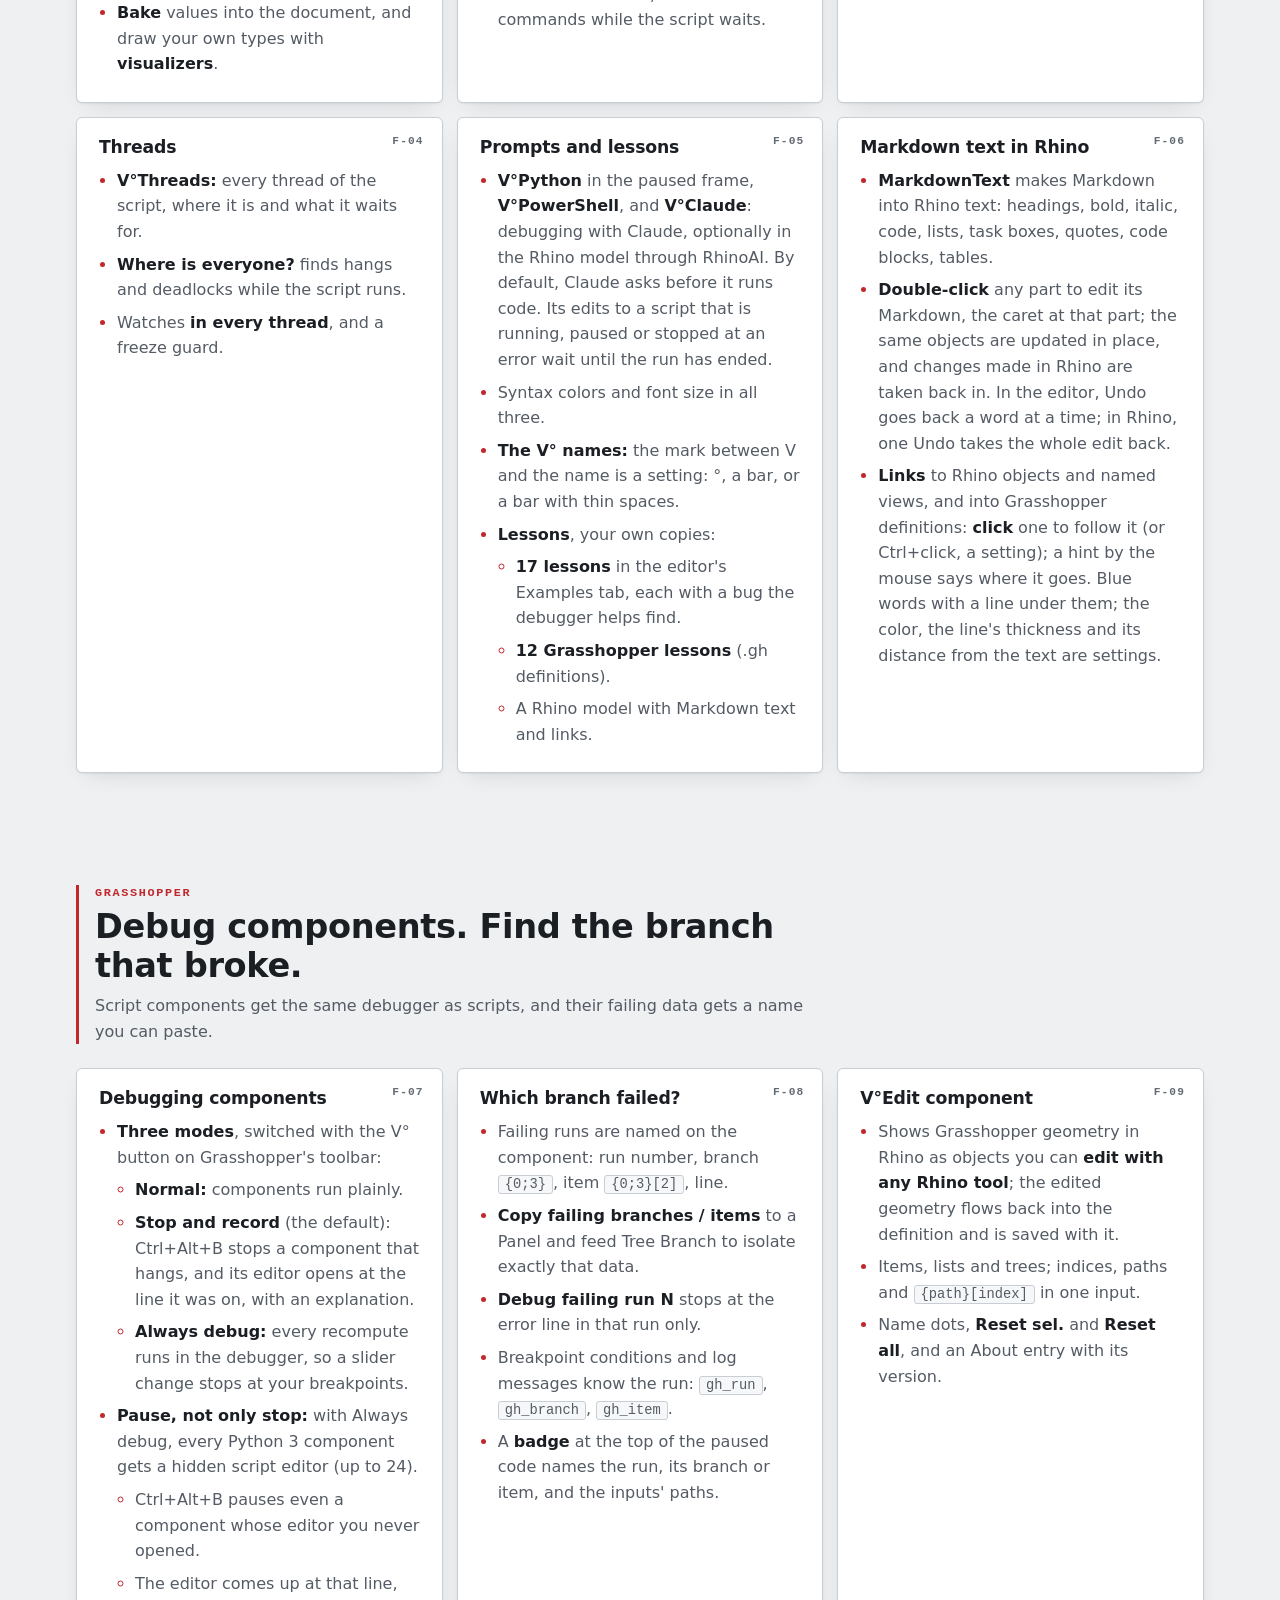
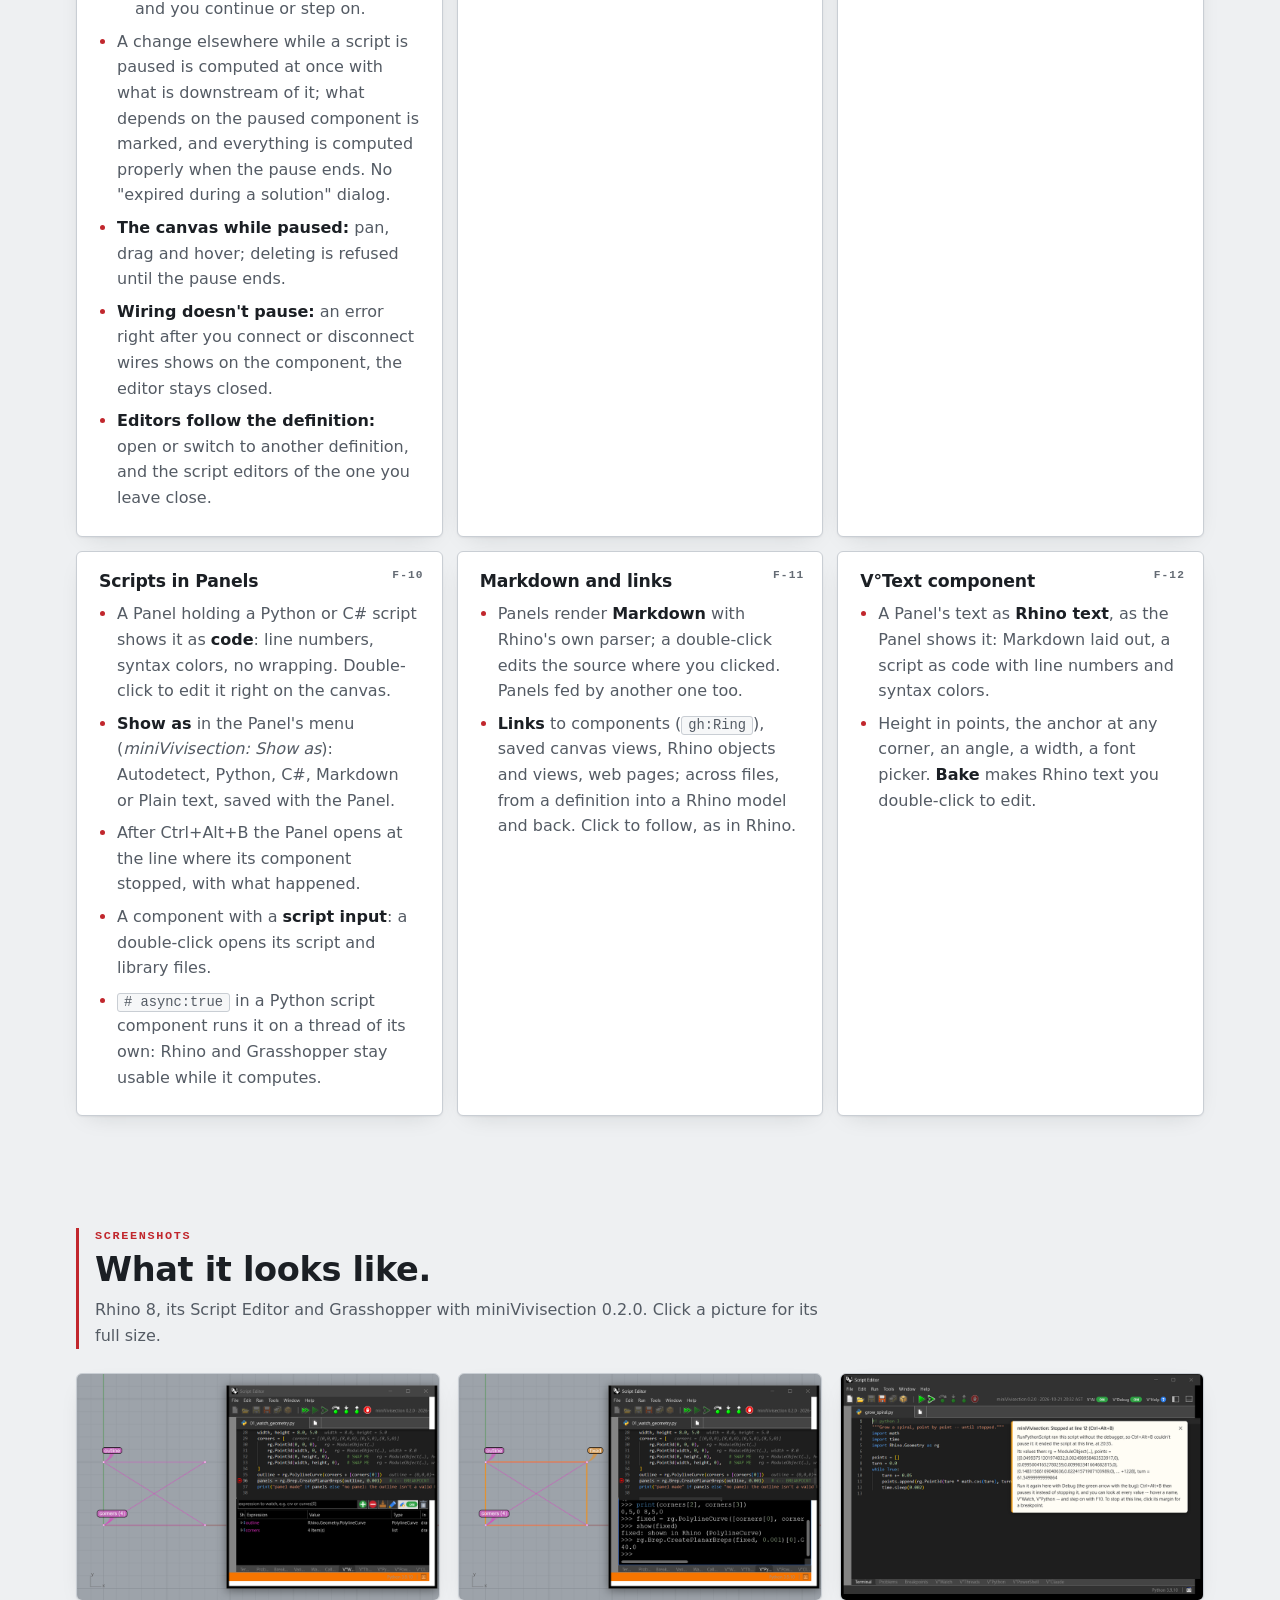
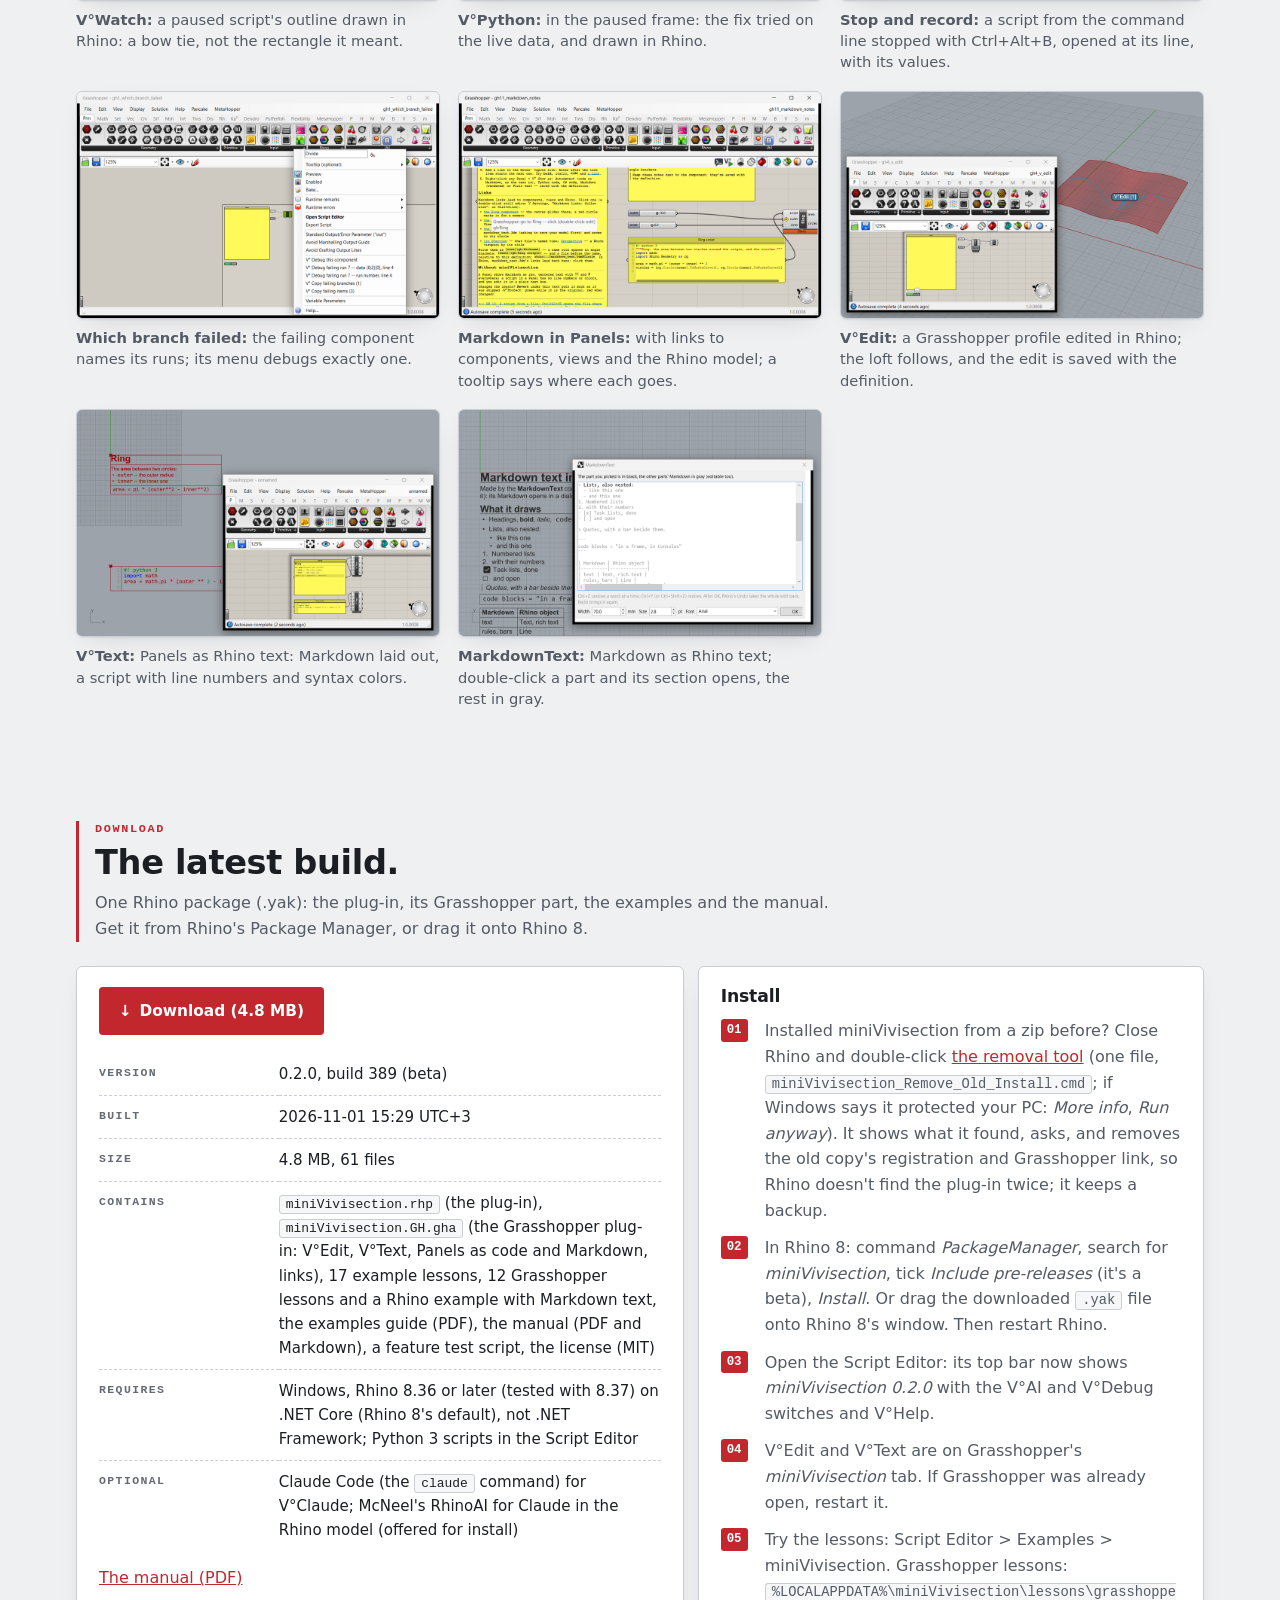
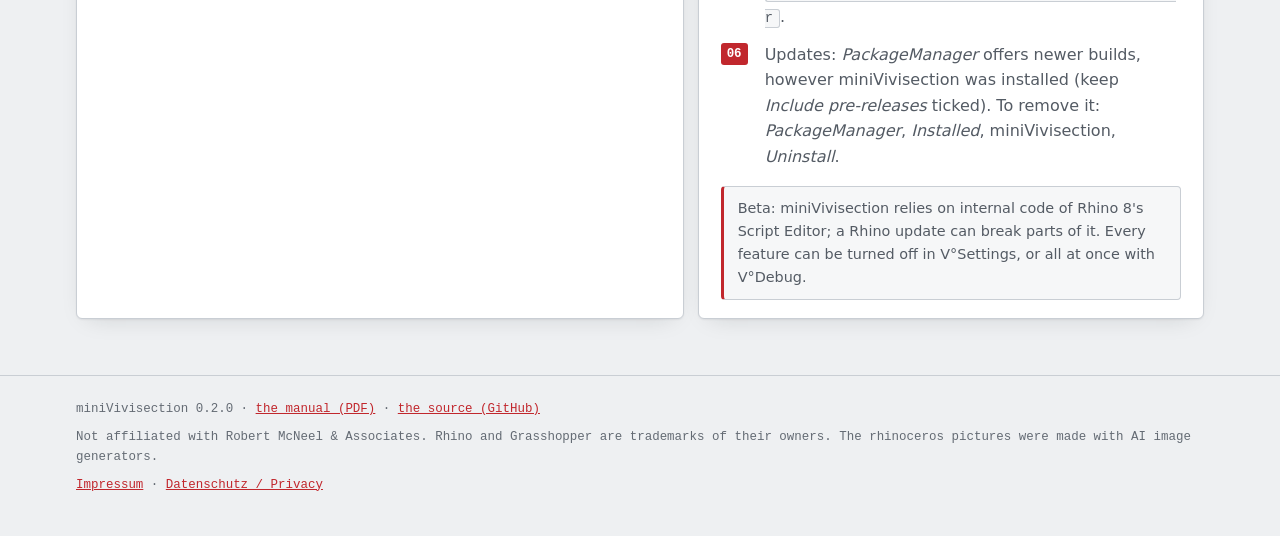
==== commit 39984a96: "miniVivisection 0.2.0-beta.389 The release 0.2.0-beta.389: https://restweiss.de/miniVivisection" ====
--- a/web/pages/clinical-imaging/index.html
+++ b/web/pages/clinical-imaging/index.html
@@ -10,7 +10,7 @@
 <meta property="og:type" content="website">
 <meta property="og:title" content="miniVivisection — see your Rhino script's data while you debug">
 <meta property="og:description" content="miniVivisection: see inside your running scripts. A debugger extension for Rhino 8's Script Editor and Grasshopper.">
-<meta property="og:image" content="https://restweiss.de/miniVivisection/clinical-imaging/hero.jpg?b=370">
+<meta property="og:image" content="https://restweiss.de/miniVivisection/clinical-imaging/hero.jpg?b=389">
 <meta property="og:url" content="https://restweiss.de/miniVivisection/clinical-imaging/">
 <link rel="icon" href="data:image/svg+xml,%3Csvg%20xmlns=%27http://www.w3.org/2000/svg%27%20viewBox=%270%200%2032%2032%27%3E%3Crect%20width=%2732%27%20height=%2732%27%20rx=%277%27%20fill=%27%23c1272d%27/%3E%3Ctext%20x=%2715%27%20y=%2723%27%20font-family=%27Segoe%20UI,Arial,sans-serif%27%20font-size=%2719%27%20font-weight=%27700%27%20text-anchor=%27middle%27%20fill=%27%23fff%27%3EV%C2%B0%3C/text%3E%3C/svg%3E">
 <style>
@@ -150,7 +150,7 @@
       <a href="#grasshopper">Grasshopper</a>
       <a href="#screenshots">Screenshots</a>
       <a href="#download">Download</a>
-      <a href="miniVivisection_Manual.pdf">Manual</a>
+      <a href="../downloads/miniVivisection_Manual.pdf">Manual</a>
     </nav>
   </div>
 </header>
@@ -167,14 +167,14 @@
           running script. Values show up right in the code, breakpoints get conditions, and Rhino stays usable the whole time.
         </p>
         <div class="actions">
-          <a class="btn primary" href="minivivisection-0.2.0-beta.370-rh8_36-win.yak" download>&#8595;&ensp;Download 0.2.0 &middot; build 370</a>
-          <a class="btn ghost" href="miniVivisection_Manual.pdf">Read the manual</a>
-        </div>
-        <div class="meta">Built 2026-10-25 22:53 UTC+3 &middot; 7.1 MB &middot; Windows &middot; Rhino 8 &middot; experimental</div>
+          <a class="btn primary" href="../downloads/minivivisection-0.2.0-beta.389-rh8_36-win.yak" download>&#8595;&ensp;Download 0.2.0 &middot; build 389</a>
+          <a class="btn ghost" href="../downloads/miniVivisection_Manual.pdf">Read the manual</a>
+        </div>
+        <div class="meta">Built 2026-11-01 15:29 UTC+3 &middot; 4.8 MB &middot; Windows &middot; Rhino 8 &middot; beta</div>
       </div>
       <figure class="viewer">
         <div class="frame">
-          <img src="hero.jpg?b=370" width="1536" height="1024" alt="A bright imaging lab: a glossy white ceramic rhinoceros stands between two mobile scanner arms with red-striped columns, while a technician in grey scrubs studies an X-ray of its leg bones on a large black monitor.">
+          <img src="hero.jpg?b=389" width="1536" height="1024" alt="A bright imaging lab: a glossy white ceramic rhinoceros stands between two mobile scanner arms with red-striped columns, while a technician in grey scrubs studies an X-ray of its leg bones on a large black monitor.">
         </div>
       </figure>
     </div>
@@ -288,8 +288,8 @@
                 <li>The editor comes up at that line, and you continue or step on.</li>
               </ul>
             </li>
-            <li>Recomputes asked for while a script is paused wait until the solution ends: no "expired during a solution" dialog.</li>
-            <li><strong>The canvas while paused:</strong> pan, drag and hover; deleting waits until the pause ends.</li>
+            <li>A change elsewhere while a script is paused is computed at once with what is downstream of it; what depends on the paused component is marked, and everything is computed properly when the pause ends. No "expired during a solution" dialog.</li>
+            <li><strong>The canvas while paused:</strong> pan, drag and hover; deleting is refused until the pause ends.</li>
             <li><strong>Wiring doesn't pause:</strong> an error right after you connect or disconnect wires shows on the component, the editor stays closed.</li>
             <li><strong>Editors follow the definition:</strong> open or switch to another definition, and the script editors of the one you leave close.</li>
           </ul>
@@ -348,14 +348,14 @@
         <p>Rhino 8, its Script Editor and Grasshopper with miniVivisection 0.2.0. Click a picture for its full size.</p>
       </div>
       <div class="shots">
-        <figure><a href="screenshots/01_watch_values_in_rhino.png?b=370"><img src="screenshots/01_watch_values_in_rhino.png?b=370" width="960" height="600" loading="lazy" alt="Rhino's Top view with a magenta bow-tie outline and the name dots outline and corners; over it the Script Editor paused at a breakpoint, its V°Watch tab listing outline and corners."></a><figcaption><strong>V°Watch:</strong> a paused script's outline drawn in Rhino: a bow tie, not the rectangle it meant.</figcaption></figure>
-        <figure><a href="screenshots/03_python_in_the_paused_frame.png?b=370"><img src="screenshots/03_python_in_the_paused_frame.png?b=370" width="960" height="600" loading="lazy" alt="The Script Editor's V°Python tab: the swapped corners printed, a fixed outline built and shown; in Rhino an orange rectangle named fixed over the bow tie."></a><figcaption><strong>V°Python:</strong> in the paused frame: the fix tried on the live data, and drawn in Rhino.</figcaption></figure>
-        <figure><a href="screenshots/04_stop_and_record.png?b=370"><img src="screenshots/04_stop_and_record.png?b=370" width="960" height="600" loading="lazy" alt="The Script Editor opened at line 12 of grow_spiral.py, a script with an endless loop that RunPythonScript ran and Ctrl+Alt+B stopped; an overlay says Stopped at line 12 and lists the values of points and turn at that moment."></a><figcaption><strong>Stop and record:</strong> a script from the command line stopped with Ctrl+Alt+B, opened at its line, with its values.</figcaption></figure>
-        <figure><a href="screenshots/05_which_branch_failed.png?b=370"><img src="screenshots/05_which_branch_failed.png?b=370" width="960" height="600" loading="lazy" alt="Grasshopper: a red Divide component and its right-click menu with miniVivisection's items, Debug failing run 7 -- data {0;2}[0], line 4, and Copy failing branches."></a><figcaption><strong>Which branch failed:</strong> the failing component names its runs; its menu debugs exactly one.</figcaption></figure>
-        <figure><a href="screenshots/09_markdown_panel_links.png?b=370"><img src="screenshots/09_markdown_panel_links.png?b=370" width="960" height="600" loading="lazy" alt="Grasshopper Panels rendered as Markdown with headings, lists and links; a tooltip over a link reads Grasshopper: go to Ring -- click."></a><figcaption><strong>Markdown in Panels:</strong> with links to components, views and the Rhino model; a tooltip says where each goes.</figcaption></figure>
-        <figure><a href="screenshots/11_v_edit.png?b=370"><img src="screenshots/11_v_edit.png?b=370" width="960" height="600" loading="lazy" alt="Rhino's Perspective view with a red lofted surface and one blue profile curve marked by the name dot V°Edit [1]; over it the Grasshopper window with the V°Edit component between Profiles and Loft, showing 1 in Rhino."></a><figcaption><strong>V°Edit:</strong> a Grasshopper profile edited in Rhino; the loft follows, and the edit is saved with the definition.</figcaption></figure>
-        <figure><a href="screenshots/12_v_text.png?b=370"><img src="screenshots/12_v_text.png?b=370" width="960" height="600" loading="lazy" alt="Rhino's Top view with a Markdown note and a Python script drawn as text; a Grasshopper window with the two Panels feeding V°Text components."></a><figcaption><strong>V°Text:</strong> Panels as Rhino text: Markdown laid out, a script with line numbers and syntax colors.</figcaption></figure>
-        <figure><a href="screenshots/14_markdown_text_dialog.png?b=370"><img src="screenshots/14_markdown_text_dialog.png?b=370" width="960" height="600" loading="lazy" alt="Markdown text in Rhino with the MarkdownText dialog over it: the nested list in black at the caret, the rest of the Markdown gray, width, size and font below."></a><figcaption><strong>MarkdownText:</strong> Markdown as Rhino text; double-click a part and its section opens, the rest in gray.</figcaption></figure>
+        <figure><a href="../screenshots/01_watch_values_in_rhino.png?b=389"><img src="../screenshots/01_watch_values_in_rhino.png?b=389" width="960" height="600" loading="lazy" alt="Rhino's Top view with a magenta bow-tie outline and the name dots outline and corners; over it the Script Editor paused at a breakpoint, its V°Watch tab listing outline and corners."></a><figcaption><strong>V°Watch:</strong> a paused script's outline drawn in Rhino: a bow tie, not the rectangle it meant.</figcaption></figure>
+        <figure><a href="../screenshots/03_python_in_the_paused_frame.png?b=389"><img src="../screenshots/03_python_in_the_paused_frame.png?b=389" width="960" height="600" loading="lazy" alt="The Script Editor's V°Python tab: the swapped corners printed, a fixed outline built and shown; in Rhino an orange rectangle named fixed over the bow tie."></a><figcaption><strong>V°Python:</strong> in the paused frame: the fix tried on the live data, and drawn in Rhino.</figcaption></figure>
+        <figure><a href="../screenshots/04_stop_and_record.png?b=389"><img src="../screenshots/04_stop_and_record.png?b=389" width="960" height="600" loading="lazy" alt="The Script Editor opened at line 12 of grow_spiral.py, a script with an endless loop that RunPythonScript ran and Ctrl+Alt+B stopped; an overlay says Stopped at line 12 and lists the values of points and turn at that moment."></a><figcaption><strong>Stop and record:</strong> a script from the command line stopped with Ctrl+Alt+B, opened at its line, with its values.</figcaption></figure>
+        <figure><a href="../screenshots/05_which_branch_failed.png?b=389"><img src="../screenshots/05_which_branch_failed.png?b=389" width="960" height="600" loading="lazy" alt="Grasshopper: a red Divide component and its right-click menu with miniVivisection's items, Debug failing run 7 -- data {0;2}[0], line 4, and Copy failing branches."></a><figcaption><strong>Which branch failed:</strong> the failing component names its runs; its menu debugs exactly one.</figcaption></figure>
+        <figure><a href="../screenshots/09_markdown_panel_links.png?b=389"><img src="../screenshots/09_markdown_panel_links.png?b=389" width="960" height="600" loading="lazy" alt="Grasshopper Panels rendered as Markdown with headings, lists and links; a tooltip over a link reads Grasshopper: go to Ring -- click."></a><figcaption><strong>Markdown in Panels:</strong> with links to components, views and the Rhino model; a tooltip says where each goes.</figcaption></figure>
+        <figure><a href="../screenshots/11_v_edit.png?b=389"><img src="../screenshots/11_v_edit.png?b=389" width="960" height="600" loading="lazy" alt="Rhino's Perspective view with a red lofted surface and one blue profile curve marked by the name dot V°Edit [1]; over it the Grasshopper window with the V°Edit component between Profiles and Loft, showing 1 in Rhino."></a><figcaption><strong>V°Edit:</strong> a Grasshopper profile edited in Rhino; the loft follows, and the edit is saved with the definition.</figcaption></figure>
+        <figure><a href="../screenshots/12_v_text.png?b=389"><img src="../screenshots/12_v_text.png?b=389" width="960" height="600" loading="lazy" alt="Rhino's Top view with a Markdown note and a Python script drawn as text; a Grasshopper window with the two Panels feeding V°Text components."></a><figcaption><strong>V°Text:</strong> Panels as Rhino text: Markdown laid out, a script with line numbers and syntax colors.</figcaption></figure>
+        <figure><a href="../screenshots/14_markdown_text_dialog.png?b=389"><img src="../screenshots/14_markdown_text_dialog.png?b=389" width="960" height="600" loading="lazy" alt="Markdown text in Rhino with the MarkdownText dialog over it: the nested list in black at the caret, the rest of the Markdown gray, width, size and font below."></a><figcaption><strong>MarkdownText:</strong> Markdown as Rhino text; double-click a part and its section opens, the rest in gray.</figcaption></figure>
       </div>
     </div>
   </section>
@@ -369,28 +369,28 @@
       </div>
       <div class="download">
         <div class="card">
-          <a class="btn primary" href="minivivisection-0.2.0-beta.370-rh8_36-win.yak" download>&#8595;&ensp;Download (7.1 MB)</a>
+          <a class="btn primary" href="../downloads/minivivisection-0.2.0-beta.389-rh8_36-win.yak" download>&#8595;&ensp;Download (4.8 MB)</a>
           <table class="spec">
-            <tr><td>Version</td><td>0.2.0, build 370 (experimental)</td></tr>
-            <tr><td>Built</td><td>2026-10-25 22:53 UTC+3</td></tr>
-            <tr><td>Size</td><td>7.1 MB, 62 files</td></tr>
+            <tr><td>Version</td><td>0.2.0, build 389 (beta)</td></tr>
+            <tr><td>Built</td><td>2026-11-01 15:29 UTC+3</td></tr>
+            <tr><td>Size</td><td>4.8 MB, 61 files</td></tr>
             <tr><td>Contains</td><td><code>miniVivisection.rhp</code> (the plug-in), <code>miniVivisection.GH.gha</code> (the Grasshopper plug-in: V°Edit, V°Text, Panels as code and Markdown, links), 17 example lessons, 12 Grasshopper lessons and a Rhino example with Markdown text, the examples guide (PDF), the manual (PDF and Markdown), a feature test script, the license (MIT)</td></tr>
             <tr><td>Requires</td><td>Windows, Rhino 8.36 or later (tested with 8.37) on .NET Core (Rhino 8's default), not .NET Framework; Python 3 scripts in the Script Editor</td></tr>
             <tr><td>Optional</td><td>Claude Code (the <code>claude</code> command) for V°Claude; McNeel's RhinoAI for Claude in the Rhino model (offered for install)</td></tr>
           </table>
-          <a href="miniVivisection_Manual.pdf">The manual (PDF)</a>
+          <a href="../downloads/miniVivisection_Manual.pdf">The manual (PDF)</a>
         </div>
         <div class="card">
           <h3>Install</h3>
           <ol class="steps">
-            <li>Installed miniVivisection from a zip before? Close Rhino and double-click <a href="../miniVivisection_Remove_Old_Install.cmd" download>the removal tool</a> (one file, <code>miniVivisection_Remove_Old_Install.cmd</code>; if Windows says it protected your PC: <em>More info</em>, <em>Run anyway</em>). It shows what it found, asks, and removes the old copy's registration and Grasshopper link, so Rhino doesn't find the plug-in twice; it keeps a backup.</li>
+            <li>Installed miniVivisection from a zip before? Close Rhino and double-click <a href="../downloads/miniVivisection_Remove_Old_Install.cmd" download>the removal tool</a> (one file, <code>miniVivisection_Remove_Old_Install.cmd</code>; if Windows says it protected your PC: <em>More info</em>, <em>Run anyway</em>). It shows what it found, asks, and removes the old copy's registration and Grasshopper link, so Rhino doesn't find the plug-in twice; it keeps a backup.</li>
             <li>In Rhino 8: command <em>PackageManager</em>, search for <em>miniVivisection</em>, tick <em>Include pre-releases</em> (it's a beta), <em>Install</em>. Or drag the downloaded <code>.yak</code> file onto Rhino 8's window. Then restart Rhino.</li>
             <li>Open the Script Editor: its top bar now shows <em>miniVivisection 0.2.0</em> with the V°AI and V°Debug switches and V°Help.</li>
             <li>V°Edit and V°Text are on Grasshopper's <em>miniVivisection</em> tab. If Grasshopper was already open, restart it.</li>
             <li>Try the lessons: Script Editor &gt; Examples &gt; miniVivisection. Grasshopper lessons: <code>%LOCALAPPDATA%\miniVivisection\lessons\grasshopper</code>.</li>
             <li>Updates: <em>PackageManager</em> offers newer builds, however miniVivisection was installed (keep <em>Include pre-releases</em> ticked). To remove it: <em>PackageManager</em>, <em>Installed</em>, miniVivisection, <em>Uninstall</em>.</li>
           </ol>
-          <div class="note">Experimental software: it hooks into the Script Editor's internals, which can change with Rhino updates. Every feature can be turned off in V°Settings, or all at once with V°Debug.</div>
+          <div class="note">Beta: miniVivisection relies on internal code of Rhino 8's Script Editor; a Rhino update can break parts of it. Every feature can be turned off in V°Settings, or all at once with V°Debug.</div>
         </div>
       </div>
     </div>
@@ -399,8 +399,9 @@
 
 <footer>
   <div class="wrap">
-    <span>miniVivisection 0.2.0 &middot; <a href="miniVivisection_Manual.pdf">the manual (PDF)</a> &middot; <a href="https://github.com/ristflo/miniVivisection">the source (GitHub)</a></span>
-    <span>Not affiliated with Robert McNeel &amp; Associates. Rhino and Grasshopper are trademarks of their owners.</span>
+    <span>miniVivisection 0.2.0 &middot; <a href="../downloads/miniVivisection_Manual.pdf">the manual (PDF)</a> &middot; <a href="https://github.com/ristflo/miniVivisection">the source (GitHub)</a></span>
+    <span>Not affiliated with Robert McNeel &amp; Associates. Rhino and Grasshopper are trademarks of their owners. The rhinoceros pictures were made with AI image generators.</span>
+    <span><a href="../impressum.html">Impressum</a> &middot; <a href="../datenschutz.html">Datenschutz / Privacy</a></span>
   </div>
 </footer>
 
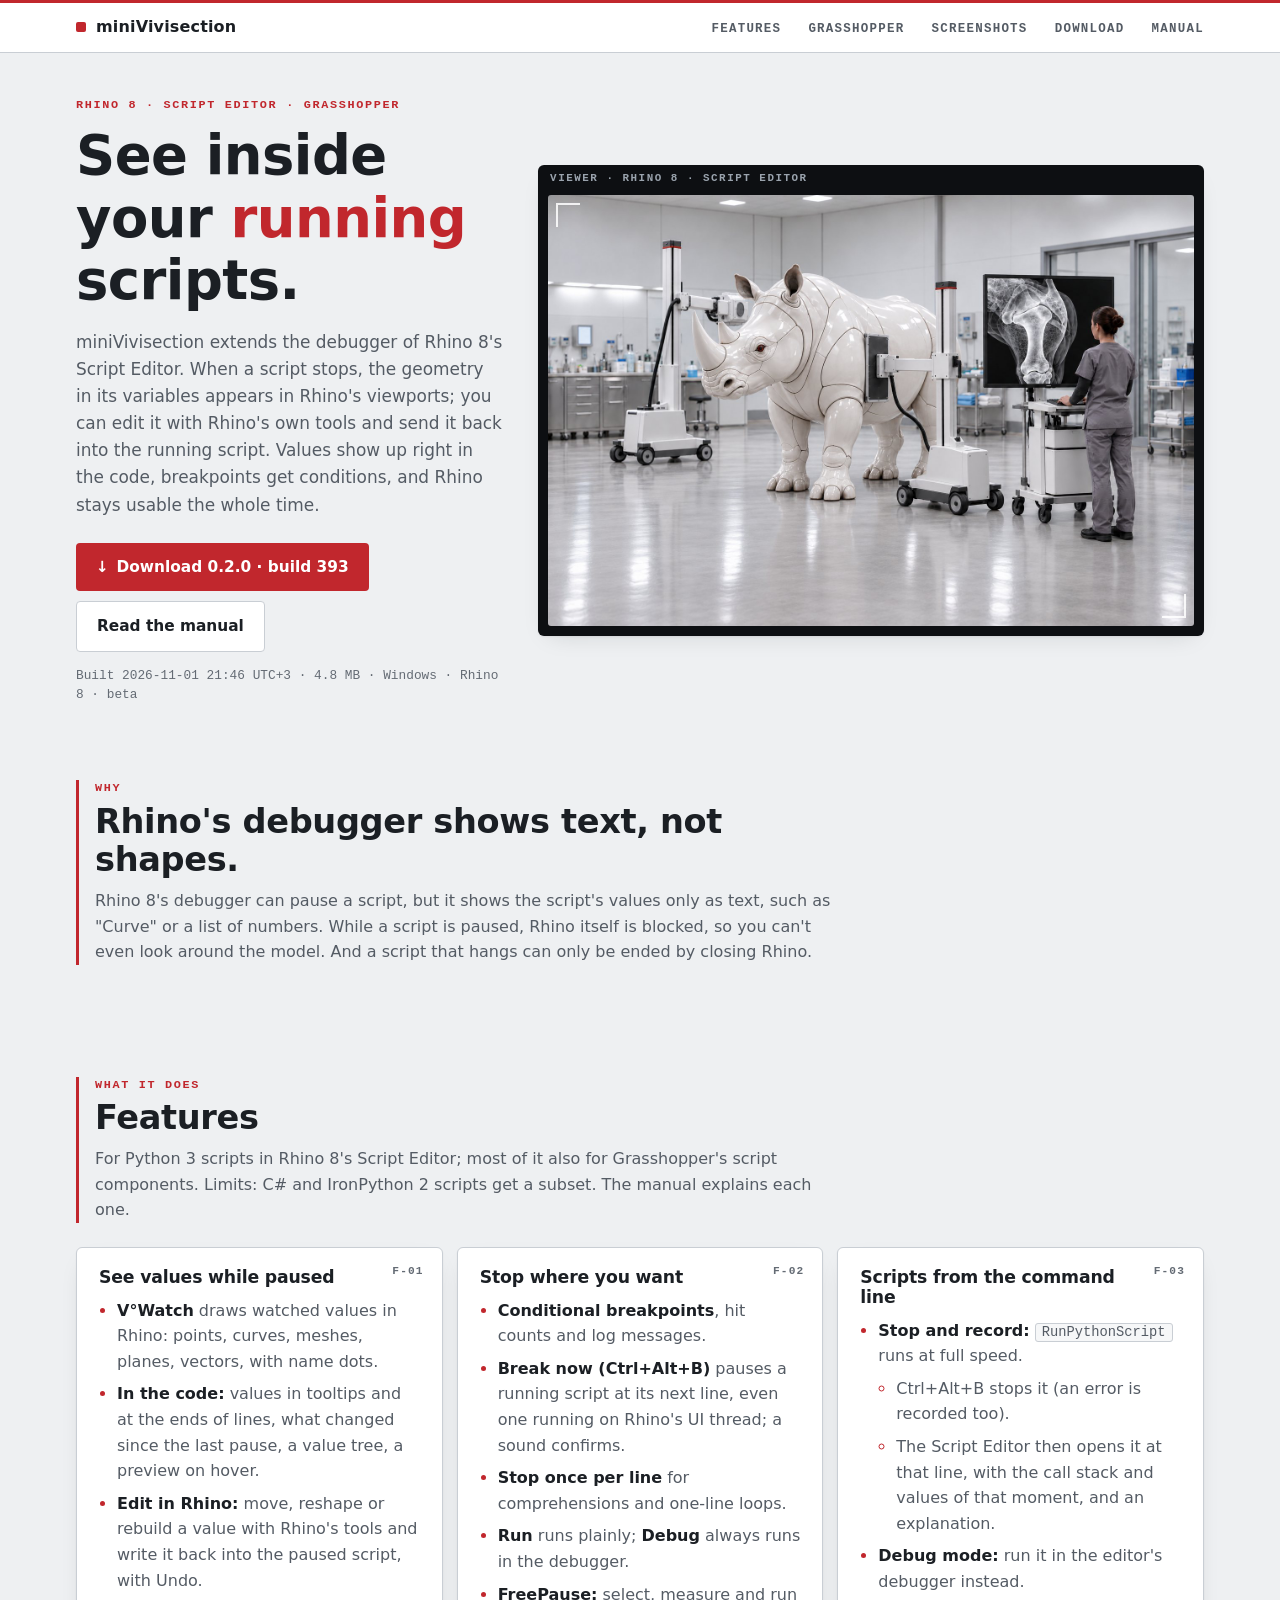
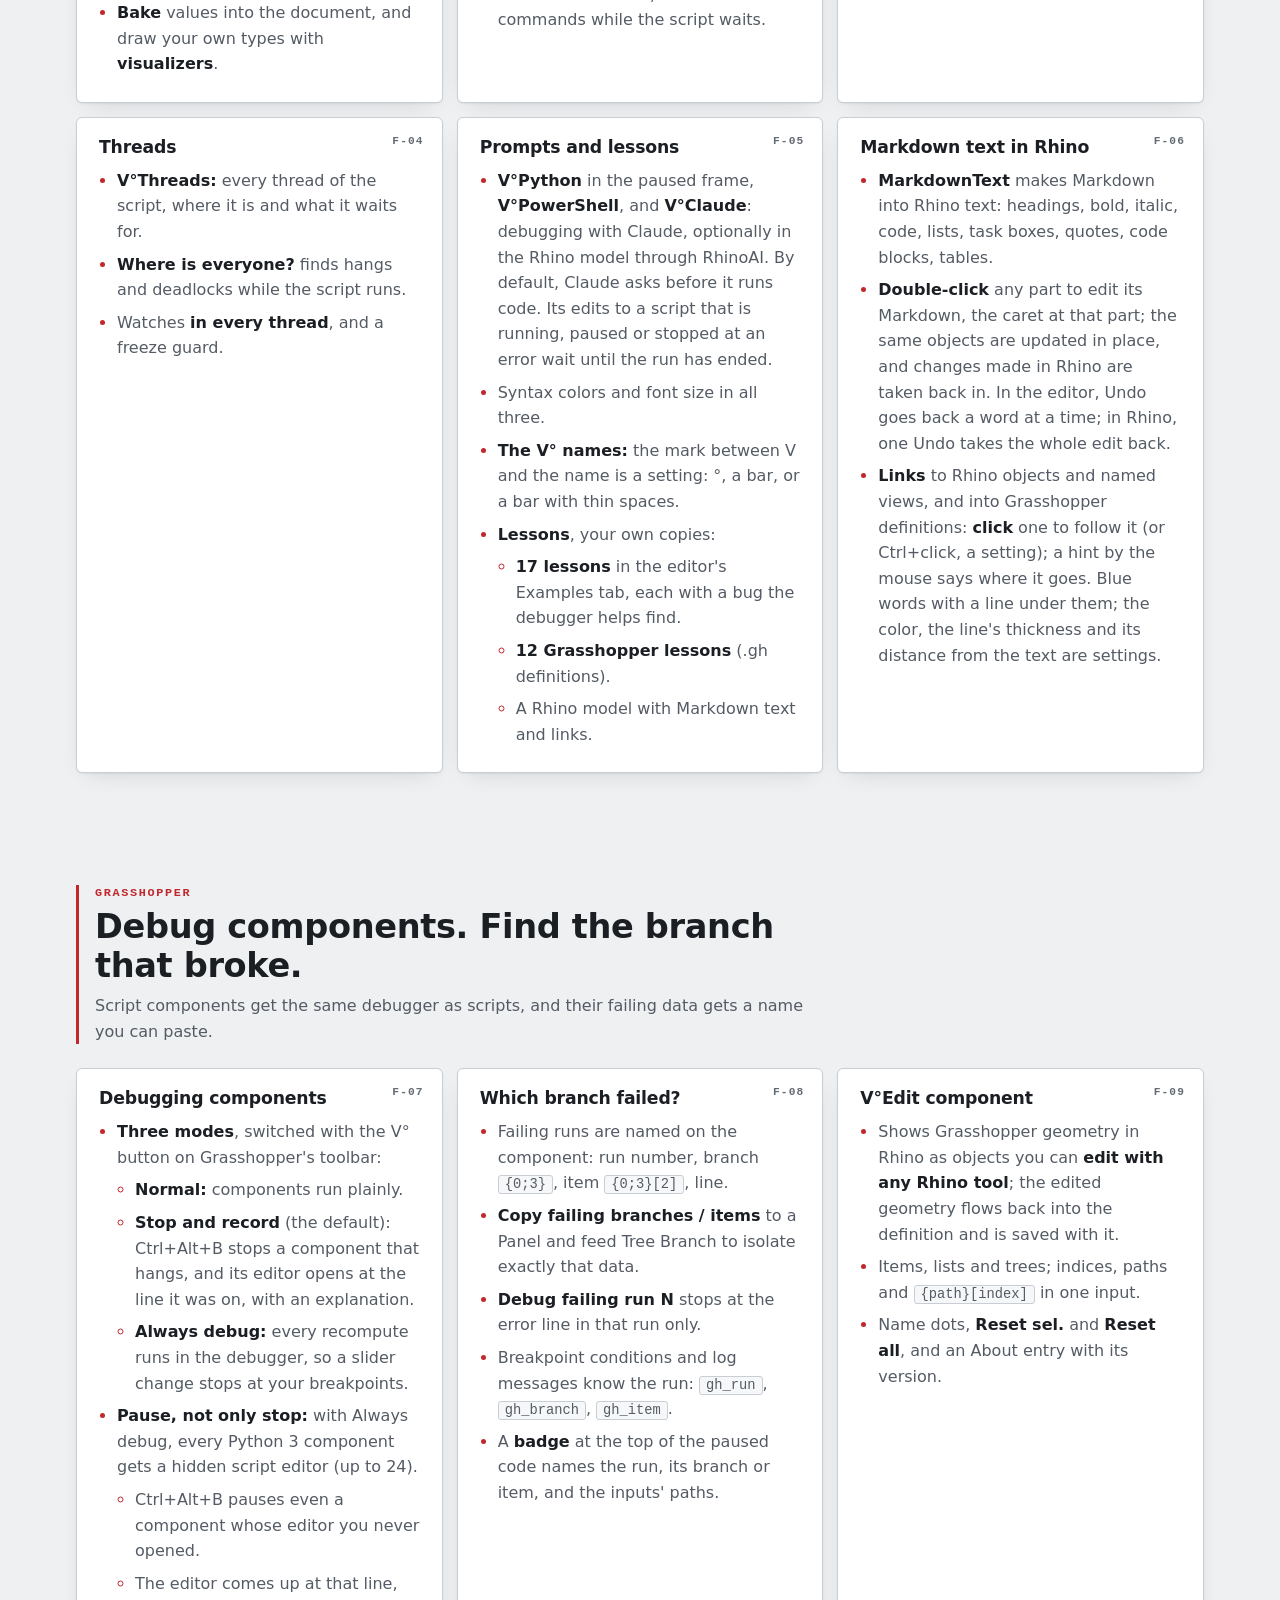
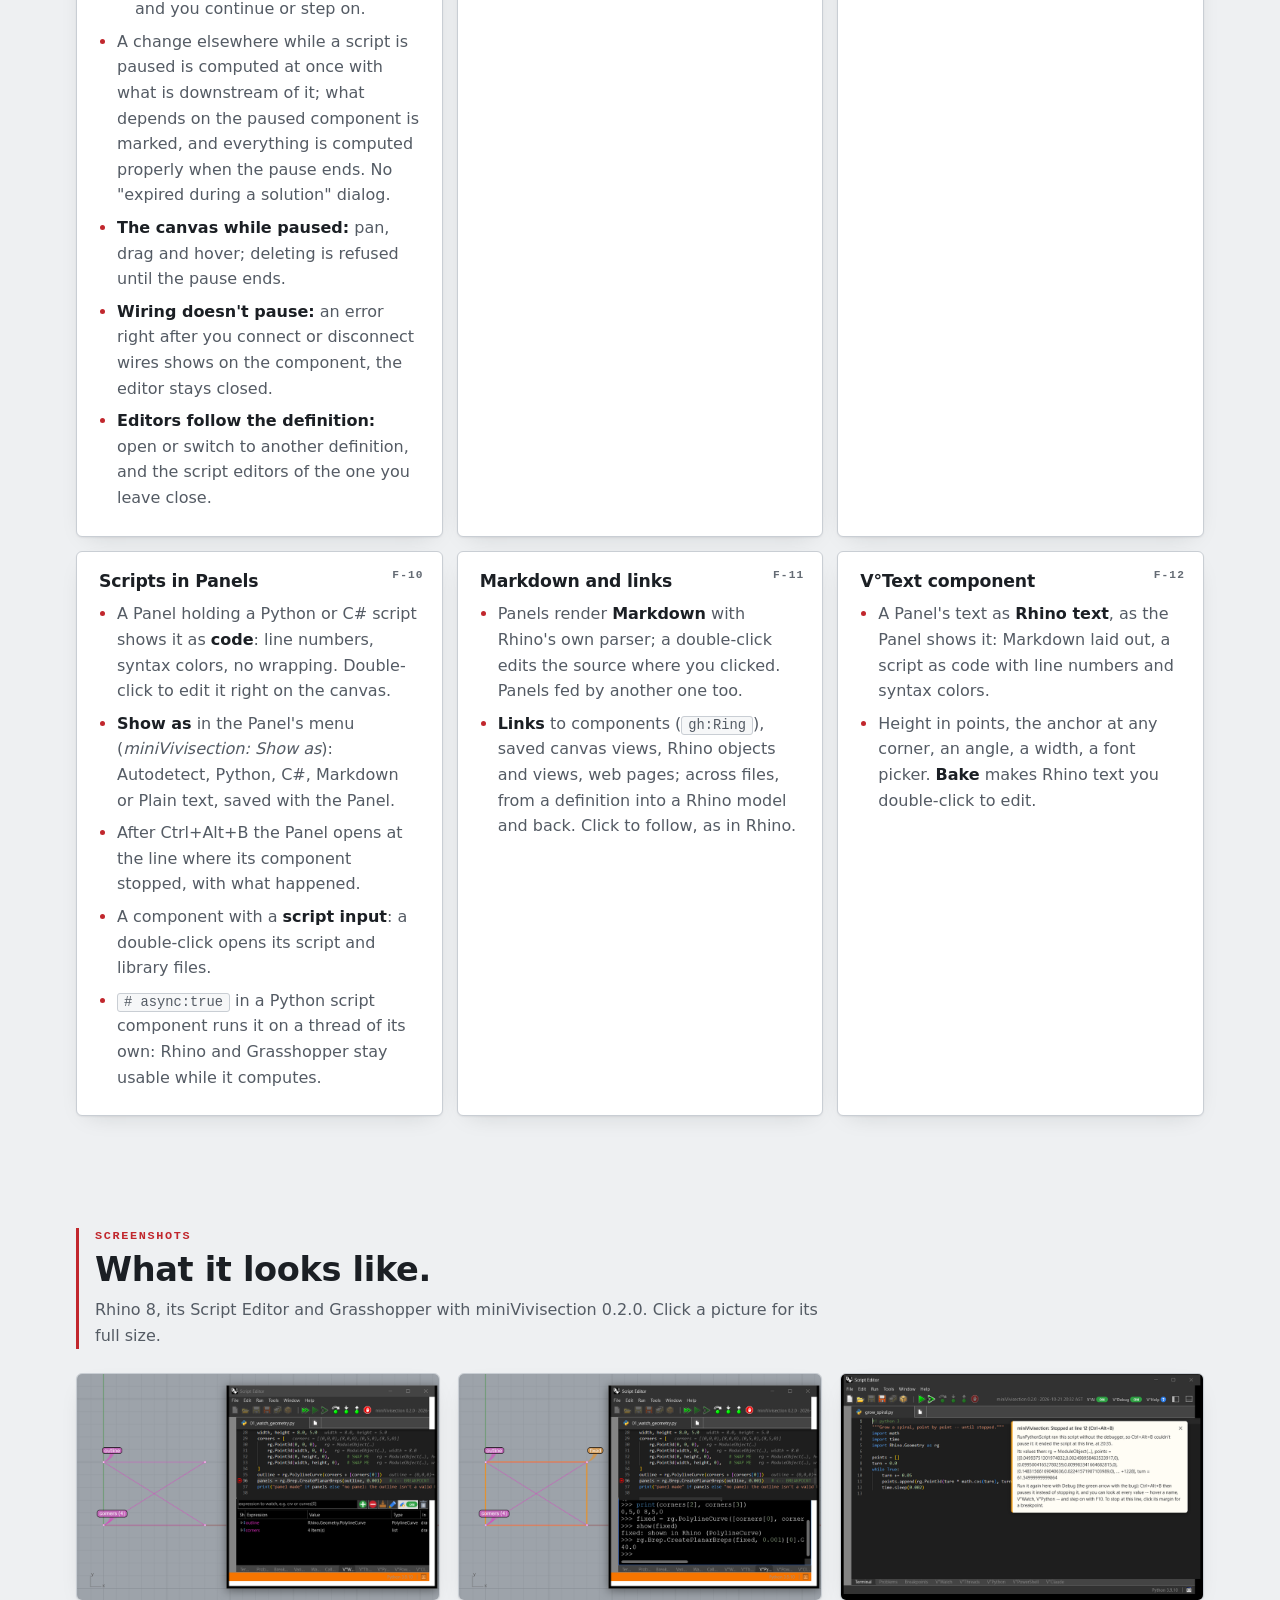
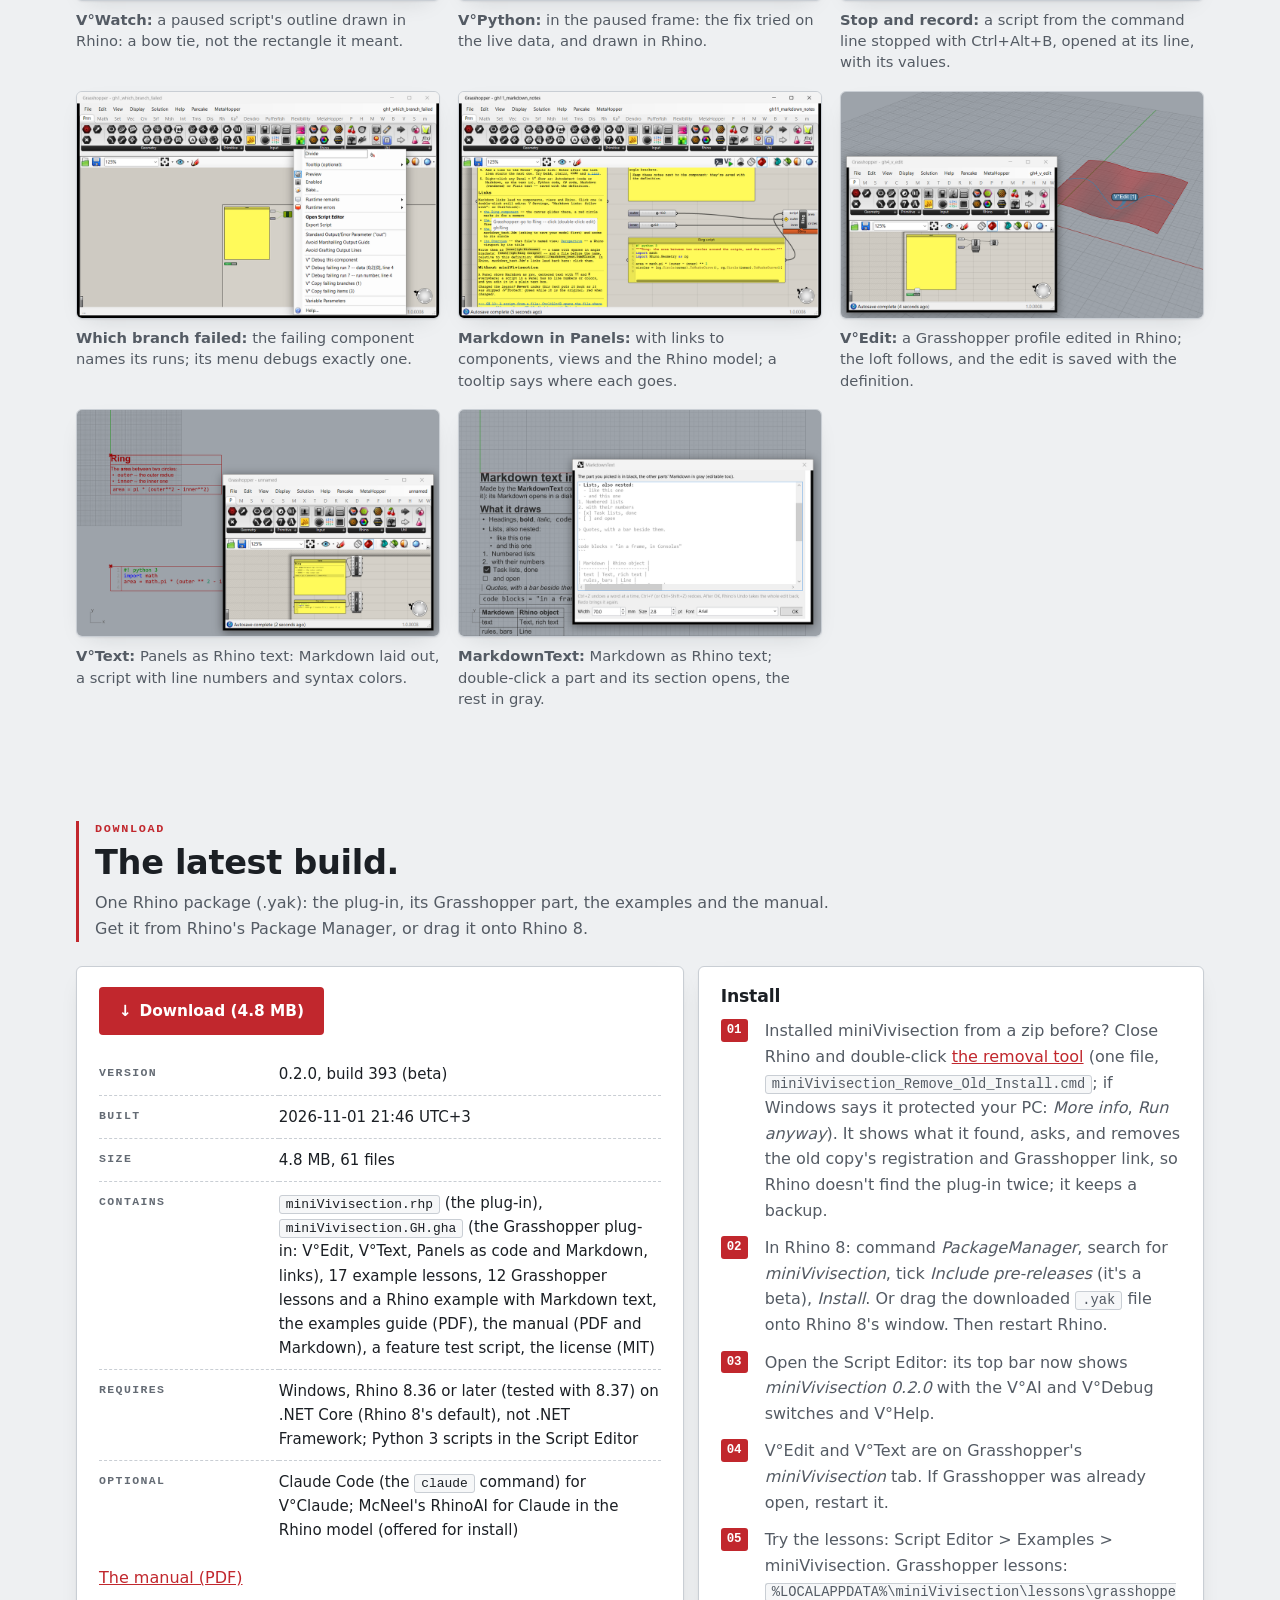
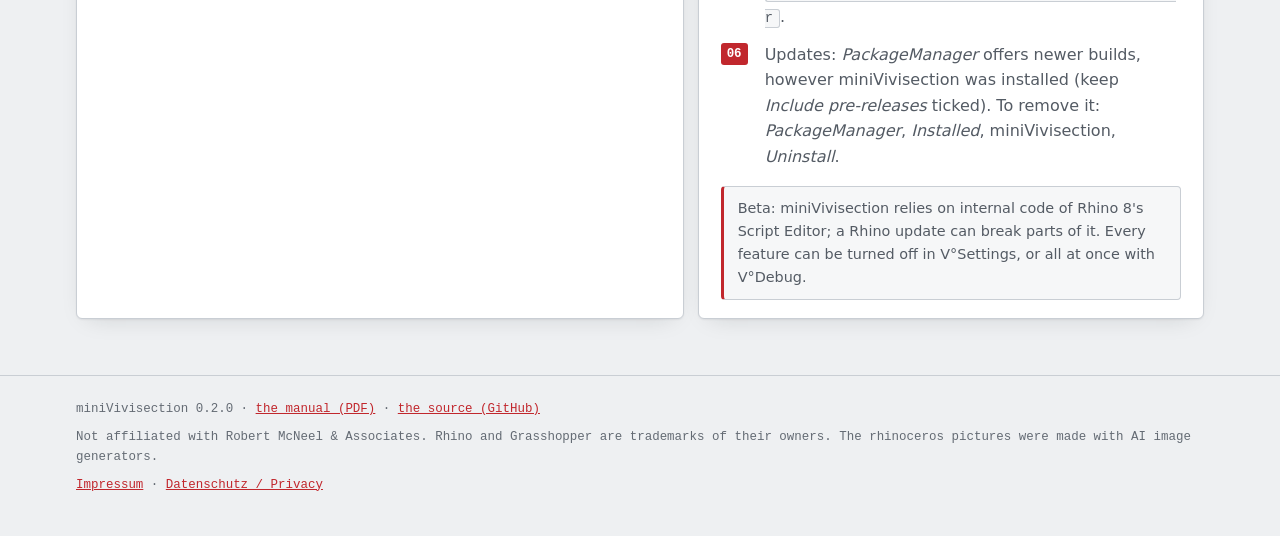
==== commit 34e50bc4: "miniVivisection 0.2.0-beta.393 The release 0.2.0-beta.393: https://restweiss.de/miniVivisection" ====
--- a/web/pages/clinical-imaging/index.html
+++ b/web/pages/clinical-imaging/index.html
@@ -10,7 +10,7 @@
 <meta property="og:type" content="website">
 <meta property="og:title" content="miniVivisection — see your Rhino script's data while you debug">
 <meta property="og:description" content="miniVivisection: see inside your running scripts. A debugger extension for Rhino 8's Script Editor and Grasshopper.">
-<meta property="og:image" content="https://restweiss.de/miniVivisection/clinical-imaging/hero.jpg?b=389">
+<meta property="og:image" content="https://restweiss.de/miniVivisection/clinical-imaging/hero.jpg?b=393">
 <meta property="og:url" content="https://restweiss.de/miniVivisection/clinical-imaging/">
 <link rel="icon" href="data:image/svg+xml,%3Csvg%20xmlns=%27http://www.w3.org/2000/svg%27%20viewBox=%270%200%2032%2032%27%3E%3Crect%20width=%2732%27%20height=%2732%27%20rx=%277%27%20fill=%27%23c1272d%27/%3E%3Ctext%20x=%2715%27%20y=%2723%27%20font-family=%27Segoe%20UI,Arial,sans-serif%27%20font-size=%2719%27%20font-weight=%27700%27%20text-anchor=%27middle%27%20fill=%27%23fff%27%3EV%C2%B0%3C/text%3E%3C/svg%3E">
 <style>
@@ -167,14 +167,14 @@
           running script. Values show up right in the code, breakpoints get conditions, and Rhino stays usable the whole time.
         </p>
         <div class="actions">
-          <a class="btn primary" href="../downloads/minivivisection-0.2.0-beta.389-rh8_36-win.yak" download>&#8595;&ensp;Download 0.2.0 &middot; build 389</a>
+          <a class="btn primary" href="../downloads/minivivisection-0.2.0-beta.393-rh8_36-win.yak" download>&#8595;&ensp;Download 0.2.0 &middot; build 393</a>
           <a class="btn ghost" href="../downloads/miniVivisection_Manual.pdf">Read the manual</a>
         </div>
-        <div class="meta">Built 2026-11-01 15:29 UTC+3 &middot; 4.8 MB &middot; Windows &middot; Rhino 8 &middot; beta</div>
+        <div class="meta">Built 2026-11-01 21:46 UTC+3 &middot; 4.8 MB &middot; Windows &middot; Rhino 8 &middot; beta</div>
       </div>
       <figure class="viewer">
         <div class="frame">
-          <img src="hero.jpg?b=389" width="1536" height="1024" alt="A bright imaging lab: a glossy white ceramic rhinoceros stands between two mobile scanner arms with red-striped columns, while a technician in grey scrubs studies an X-ray of its leg bones on a large black monitor.">
+          <img src="hero.jpg?b=393" width="1536" height="1024" alt="A bright imaging lab: a glossy white ceramic rhinoceros stands between two mobile scanner arms with red-striped columns, while a technician in grey scrubs studies an X-ray of its leg bones on a large black monitor.">
         </div>
       </figure>
     </div>
@@ -348,14 +348,14 @@
         <p>Rhino 8, its Script Editor and Grasshopper with miniVivisection 0.2.0. Click a picture for its full size.</p>
       </div>
       <div class="shots">
-        <figure><a href="../screenshots/01_watch_values_in_rhino.png?b=389"><img src="../screenshots/01_watch_values_in_rhino.png?b=389" width="960" height="600" loading="lazy" alt="Rhino's Top view with a magenta bow-tie outline and the name dots outline and corners; over it the Script Editor paused at a breakpoint, its V°Watch tab listing outline and corners."></a><figcaption><strong>V°Watch:</strong> a paused script's outline drawn in Rhino: a bow tie, not the rectangle it meant.</figcaption></figure>
-        <figure><a href="../screenshots/03_python_in_the_paused_frame.png?b=389"><img src="../screenshots/03_python_in_the_paused_frame.png?b=389" width="960" height="600" loading="lazy" alt="The Script Editor's V°Python tab: the swapped corners printed, a fixed outline built and shown; in Rhino an orange rectangle named fixed over the bow tie."></a><figcaption><strong>V°Python:</strong> in the paused frame: the fix tried on the live data, and drawn in Rhino.</figcaption></figure>
-        <figure><a href="../screenshots/04_stop_and_record.png?b=389"><img src="../screenshots/04_stop_and_record.png?b=389" width="960" height="600" loading="lazy" alt="The Script Editor opened at line 12 of grow_spiral.py, a script with an endless loop that RunPythonScript ran and Ctrl+Alt+B stopped; an overlay says Stopped at line 12 and lists the values of points and turn at that moment."></a><figcaption><strong>Stop and record:</strong> a script from the command line stopped with Ctrl+Alt+B, opened at its line, with its values.</figcaption></figure>
-        <figure><a href="../screenshots/05_which_branch_failed.png?b=389"><img src="../screenshots/05_which_branch_failed.png?b=389" width="960" height="600" loading="lazy" alt="Grasshopper: a red Divide component and its right-click menu with miniVivisection's items, Debug failing run 7 -- data {0;2}[0], line 4, and Copy failing branches."></a><figcaption><strong>Which branch failed:</strong> the failing component names its runs; its menu debugs exactly one.</figcaption></figure>
-        <figure><a href="../screenshots/09_markdown_panel_links.png?b=389"><img src="../screenshots/09_markdown_panel_links.png?b=389" width="960" height="600" loading="lazy" alt="Grasshopper Panels rendered as Markdown with headings, lists and links; a tooltip over a link reads Grasshopper: go to Ring -- click."></a><figcaption><strong>Markdown in Panels:</strong> with links to components, views and the Rhino model; a tooltip says where each goes.</figcaption></figure>
-        <figure><a href="../screenshots/11_v_edit.png?b=389"><img src="../screenshots/11_v_edit.png?b=389" width="960" height="600" loading="lazy" alt="Rhino's Perspective view with a red lofted surface and one blue profile curve marked by the name dot V°Edit [1]; over it the Grasshopper window with the V°Edit component between Profiles and Loft, showing 1 in Rhino."></a><figcaption><strong>V°Edit:</strong> a Grasshopper profile edited in Rhino; the loft follows, and the edit is saved with the definition.</figcaption></figure>
-        <figure><a href="../screenshots/12_v_text.png?b=389"><img src="../screenshots/12_v_text.png?b=389" width="960" height="600" loading="lazy" alt="Rhino's Top view with a Markdown note and a Python script drawn as text; a Grasshopper window with the two Panels feeding V°Text components."></a><figcaption><strong>V°Text:</strong> Panels as Rhino text: Markdown laid out, a script with line numbers and syntax colors.</figcaption></figure>
-        <figure><a href="../screenshots/14_markdown_text_dialog.png?b=389"><img src="../screenshots/14_markdown_text_dialog.png?b=389" width="960" height="600" loading="lazy" alt="Markdown text in Rhino with the MarkdownText dialog over it: the nested list in black at the caret, the rest of the Markdown gray, width, size and font below."></a><figcaption><strong>MarkdownText:</strong> Markdown as Rhino text; double-click a part and its section opens, the rest in gray.</figcaption></figure>
+        <figure><a href="../screenshots/01_watch_values_in_rhino.png?b=393"><img src="../screenshots/01_watch_values_in_rhino.png?b=393" width="960" height="600" loading="lazy" alt="Rhino's Top view with a magenta bow-tie outline and the name dots outline and corners; over it the Script Editor paused at a breakpoint, its V°Watch tab listing outline and corners."></a><figcaption><strong>V°Watch:</strong> a paused script's outline drawn in Rhino: a bow tie, not the rectangle it meant.</figcaption></figure>
+        <figure><a href="../screenshots/03_python_in_the_paused_frame.png?b=393"><img src="../screenshots/03_python_in_the_paused_frame.png?b=393" width="960" height="600" loading="lazy" alt="The Script Editor's V°Python tab: the swapped corners printed, a fixed outline built and shown; in Rhino an orange rectangle named fixed over the bow tie."></a><figcaption><strong>V°Python:</strong> in the paused frame: the fix tried on the live data, and drawn in Rhino.</figcaption></figure>
+        <figure><a href="../screenshots/04_stop_and_record.png?b=393"><img src="../screenshots/04_stop_and_record.png?b=393" width="960" height="600" loading="lazy" alt="The Script Editor opened at line 12 of grow_spiral.py, a script with an endless loop that RunPythonScript ran and Ctrl+Alt+B stopped; an overlay says Stopped at line 12 and lists the values of points and turn at that moment."></a><figcaption><strong>Stop and record:</strong> a script from the command line stopped with Ctrl+Alt+B, opened at its line, with its values.</figcaption></figure>
+        <figure><a href="../screenshots/05_which_branch_failed.png?b=393"><img src="../screenshots/05_which_branch_failed.png?b=393" width="960" height="600" loading="lazy" alt="Grasshopper: a red Divide component and its right-click menu with miniVivisection's items, Debug failing run 7 -- data {0;2}[0], line 4, and Copy failing branches."></a><figcaption><strong>Which branch failed:</strong> the failing component names its runs; its menu debugs exactly one.</figcaption></figure>
+        <figure><a href="../screenshots/09_markdown_panel_links.png?b=393"><img src="../screenshots/09_markdown_panel_links.png?b=393" width="960" height="600" loading="lazy" alt="Grasshopper Panels rendered as Markdown with headings, lists and links; a tooltip over a link reads Grasshopper: go to Ring -- click."></a><figcaption><strong>Markdown in Panels:</strong> with links to components, views and the Rhino model; a tooltip says where each goes.</figcaption></figure>
+        <figure><a href="../screenshots/11_v_edit.png?b=393"><img src="../screenshots/11_v_edit.png?b=393" width="960" height="600" loading="lazy" alt="Rhino's Perspective view with a red lofted surface and one blue profile curve marked by the name dot V°Edit [1]; over it the Grasshopper window with the V°Edit component between Profiles and Loft, showing 1 in Rhino."></a><figcaption><strong>V°Edit:</strong> a Grasshopper profile edited in Rhino; the loft follows, and the edit is saved with the definition.</figcaption></figure>
+        <figure><a href="../screenshots/12_v_text.png?b=393"><img src="../screenshots/12_v_text.png?b=393" width="960" height="600" loading="lazy" alt="Rhino's Top view with a Markdown note and a Python script drawn as text; a Grasshopper window with the two Panels feeding V°Text components."></a><figcaption><strong>V°Text:</strong> Panels as Rhino text: Markdown laid out, a script with line numbers and syntax colors.</figcaption></figure>
+        <figure><a href="../screenshots/14_markdown_text_dialog.png?b=393"><img src="../screenshots/14_markdown_text_dialog.png?b=393" width="960" height="600" loading="lazy" alt="Markdown text in Rhino with the MarkdownText dialog over it: the nested list in black at the caret, the rest of the Markdown gray, width, size and font below."></a><figcaption><strong>MarkdownText:</strong> Markdown as Rhino text; double-click a part and its section opens, the rest in gray.</figcaption></figure>
       </div>
     </div>
   </section>
@@ -369,10 +369,10 @@
       </div>
       <div class="download">
         <div class="card">
-          <a class="btn primary" href="../downloads/minivivisection-0.2.0-beta.389-rh8_36-win.yak" download>&#8595;&ensp;Download (4.8 MB)</a>
+          <a class="btn primary" href="../downloads/minivivisection-0.2.0-beta.393-rh8_36-win.yak" download>&#8595;&ensp;Download (4.8 MB)</a>
           <table class="spec">
-            <tr><td>Version</td><td>0.2.0, build 389 (beta)</td></tr>
-            <tr><td>Built</td><td>2026-11-01 15:29 UTC+3</td></tr>
+            <tr><td>Version</td><td>0.2.0, build 393 (beta)</td></tr>
+            <tr><td>Built</td><td>2026-11-01 21:46 UTC+3</td></tr>
             <tr><td>Size</td><td>4.8 MB, 61 files</td></tr>
             <tr><td>Contains</td><td><code>miniVivisection.rhp</code> (the plug-in), <code>miniVivisection.GH.gha</code> (the Grasshopper plug-in: V°Edit, V°Text, Panels as code and Markdown, links), 17 example lessons, 12 Grasshopper lessons and a Rhino example with Markdown text, the examples guide (PDF), the manual (PDF and Markdown), a feature test script, the license (MIT)</td></tr>
             <tr><td>Requires</td><td>Windows, Rhino 8.36 or later (tested with 8.37) on .NET Core (Rhino 8's default), not .NET Framework; Python 3 scripts in the Script Editor</td></tr>
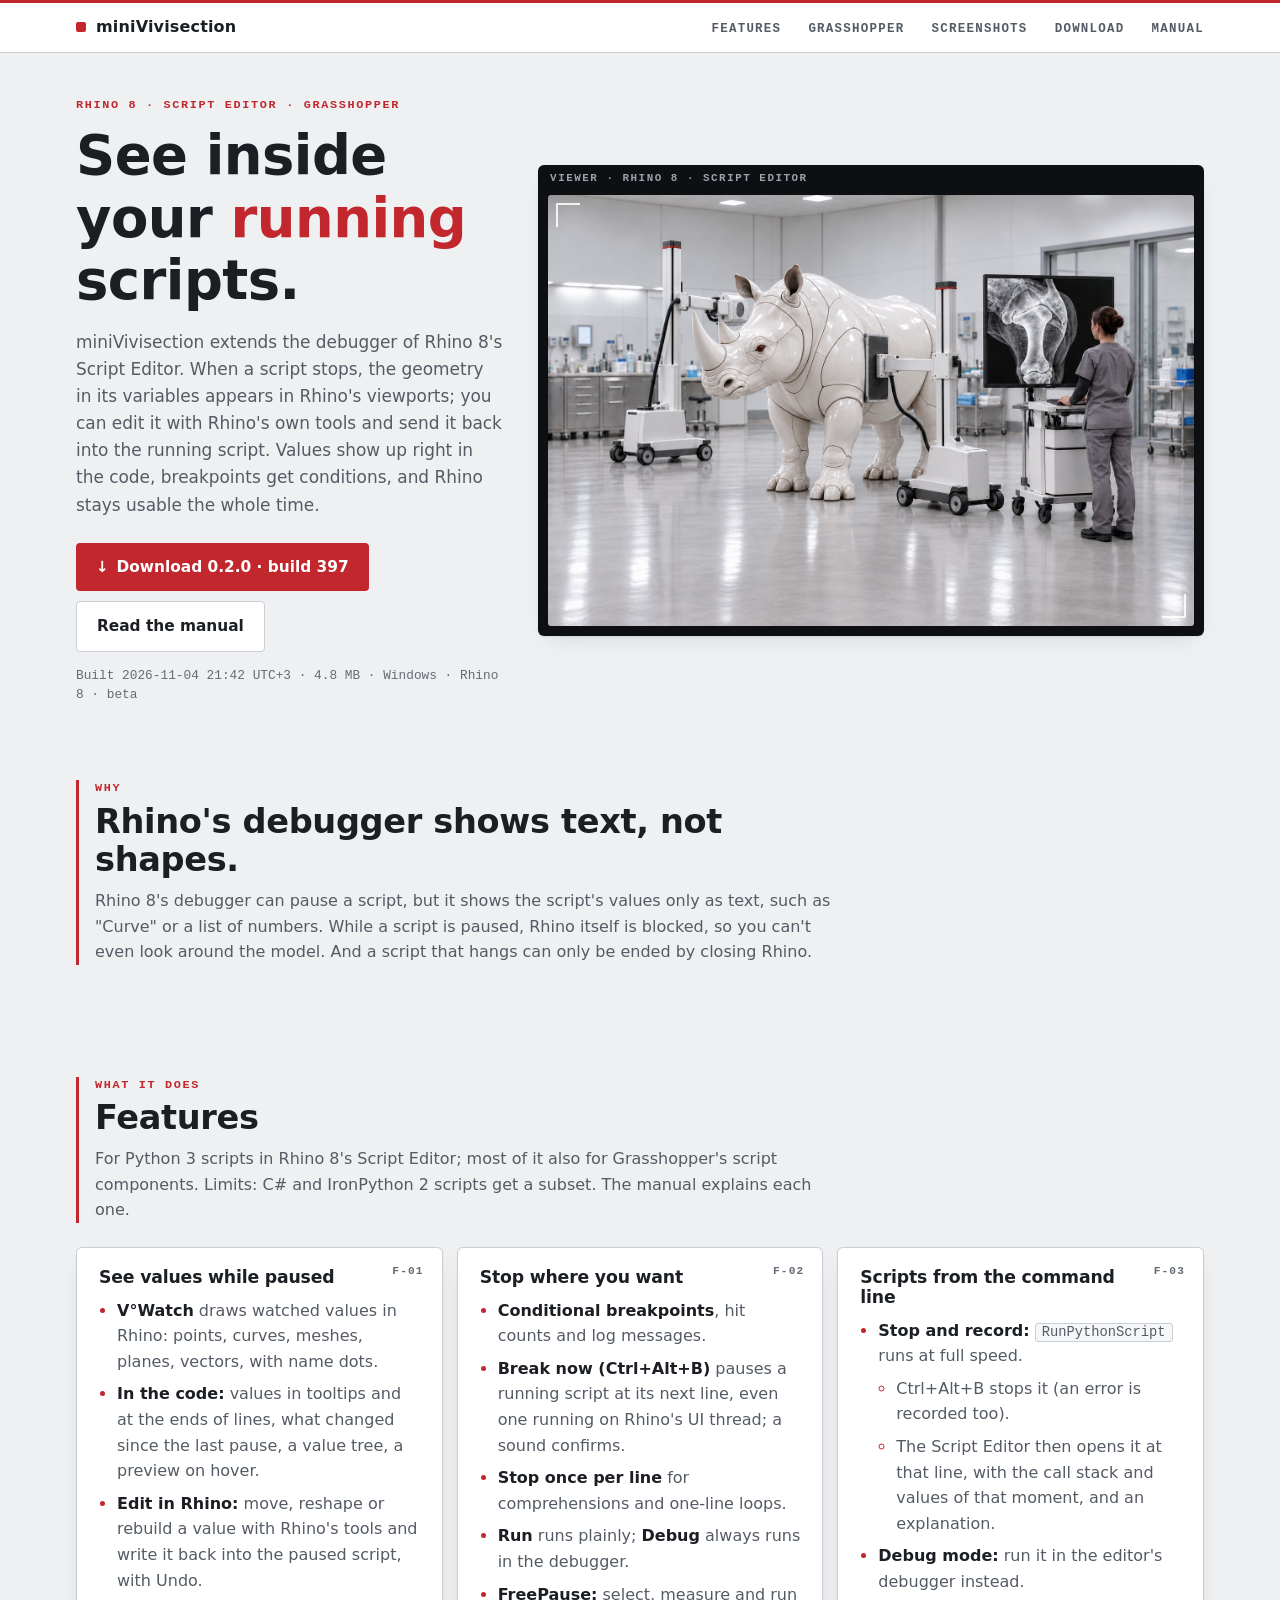
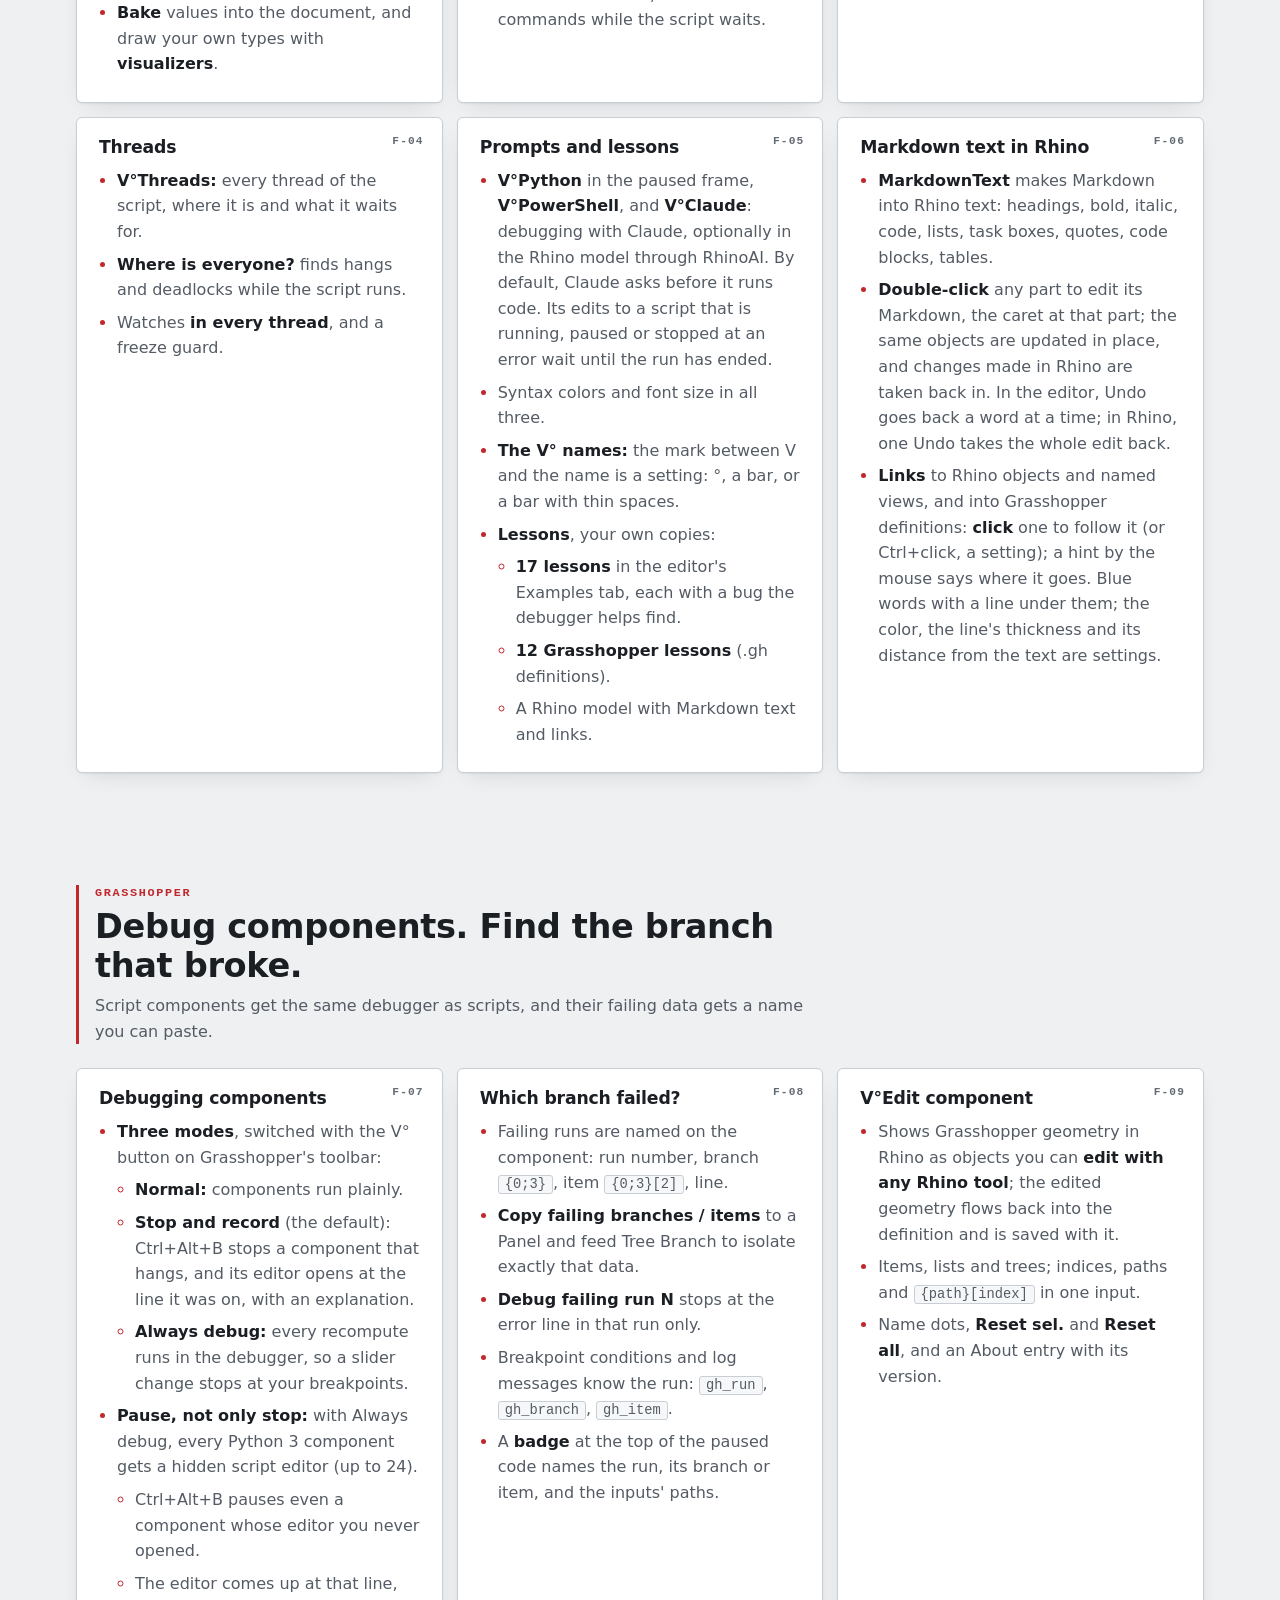
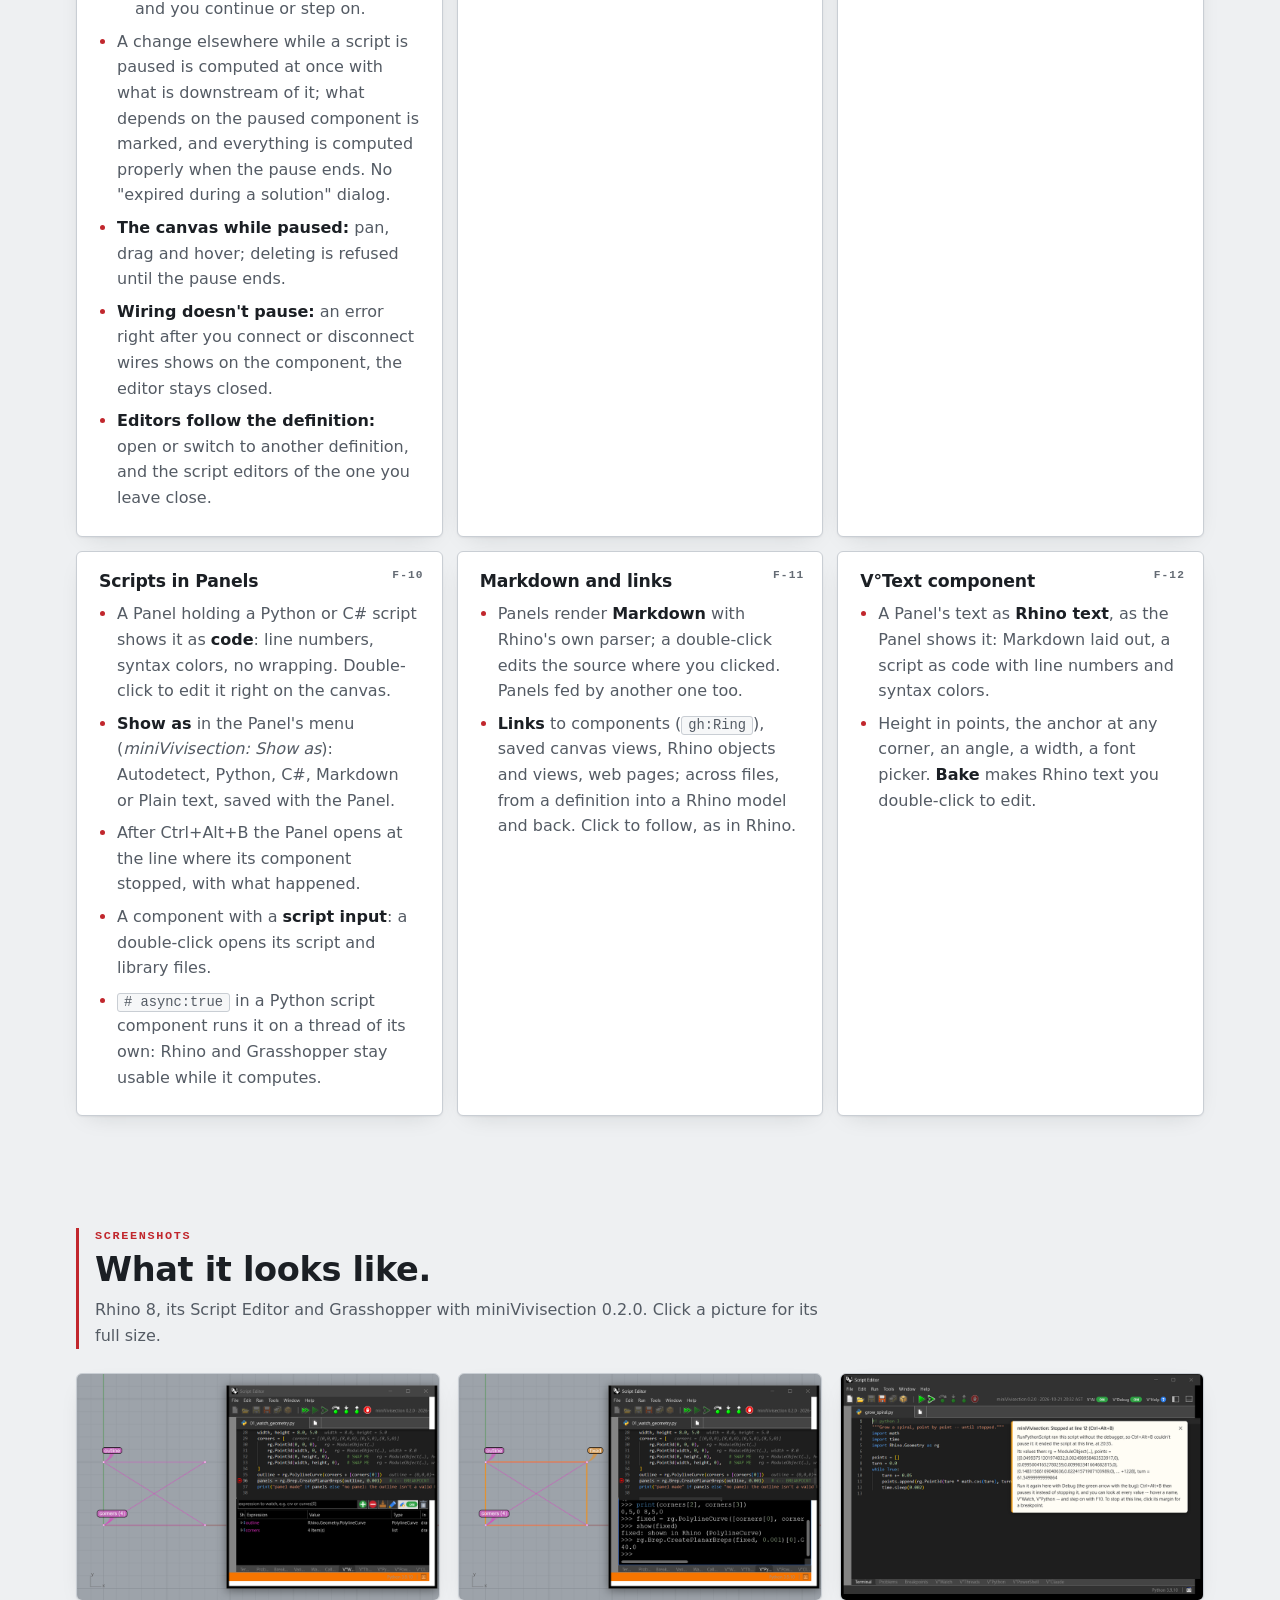
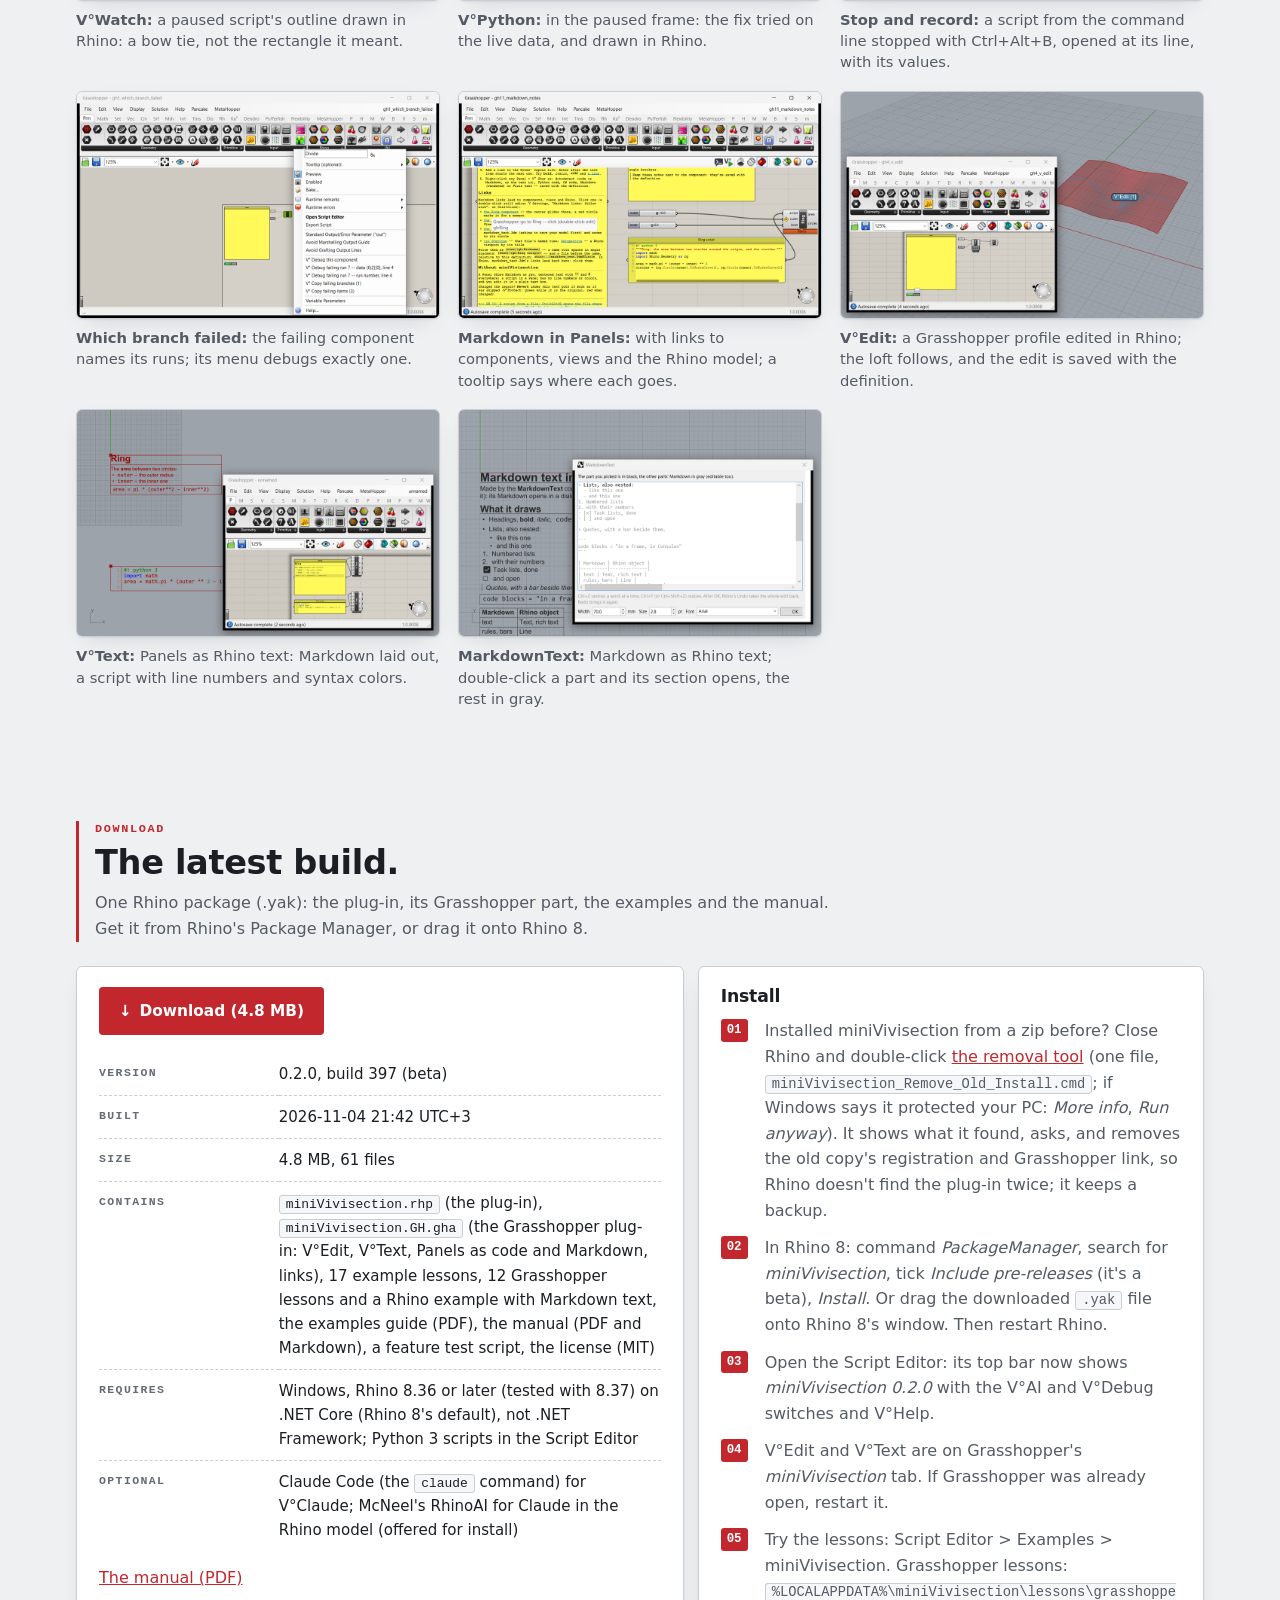
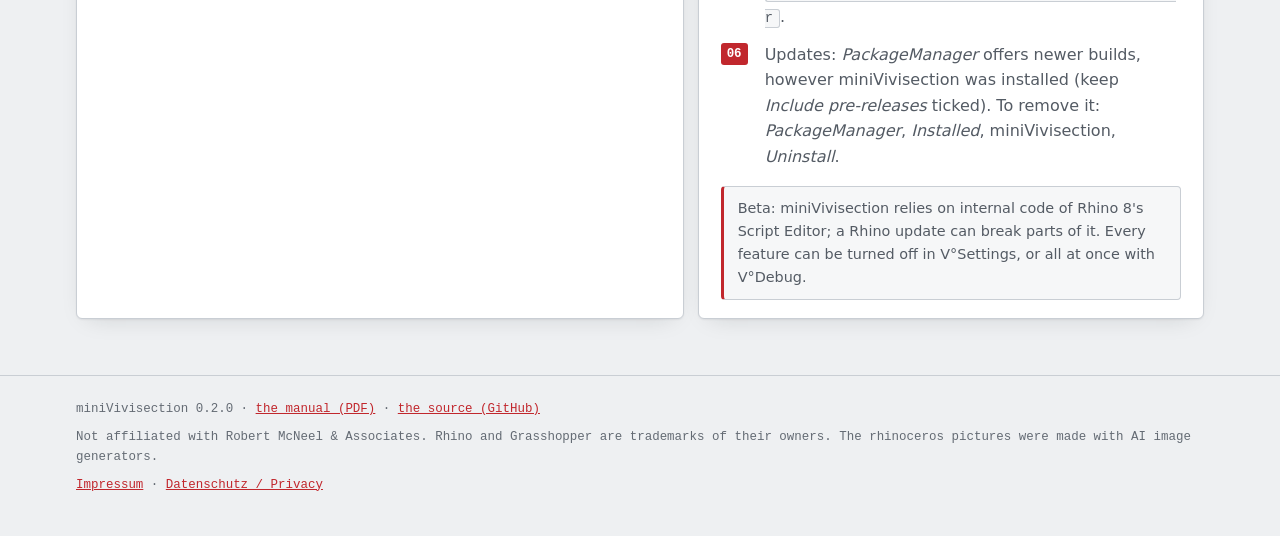
==== commit 8ec03898: "miniVivisection 0.2.0-beta.397 The release 0.2.0-beta.397: https://restweiss.de/miniVivisection" ====
--- a/web/pages/clinical-imaging/index.html
+++ b/web/pages/clinical-imaging/index.html
@@ -10,7 +10,7 @@
 <meta property="og:type" content="website">
 <meta property="og:title" content="miniVivisection — see your Rhino script's data while you debug">
 <meta property="og:description" content="miniVivisection: see inside your running scripts. A debugger extension for Rhino 8's Script Editor and Grasshopper.">
-<meta property="og:image" content="https://restweiss.de/miniVivisection/clinical-imaging/hero.jpg?b=393">
+<meta property="og:image" content="https://restweiss.de/miniVivisection/clinical-imaging/hero.jpg?b=397">
 <meta property="og:url" content="https://restweiss.de/miniVivisection/clinical-imaging/">
 <link rel="icon" href="data:image/svg+xml,%3Csvg%20xmlns=%27http://www.w3.org/2000/svg%27%20viewBox=%270%200%2032%2032%27%3E%3Crect%20width=%2732%27%20height=%2732%27%20rx=%277%27%20fill=%27%23c1272d%27/%3E%3Ctext%20x=%2715%27%20y=%2723%27%20font-family=%27Segoe%20UI,Arial,sans-serif%27%20font-size=%2719%27%20font-weight=%27700%27%20text-anchor=%27middle%27%20fill=%27%23fff%27%3EV%C2%B0%3C/text%3E%3C/svg%3E">
 <style>
@@ -167,14 +167,14 @@
           running script. Values show up right in the code, breakpoints get conditions, and Rhino stays usable the whole time.
         </p>
         <div class="actions">
-          <a class="btn primary" href="../downloads/minivivisection-0.2.0-beta.393-rh8_36-win.yak" download>&#8595;&ensp;Download 0.2.0 &middot; build 393</a>
+          <a class="btn primary" href="../downloads/minivivisection-0.2.0-beta.397-rh8_36-win.yak" download>&#8595;&ensp;Download 0.2.0 &middot; build 397</a>
           <a class="btn ghost" href="../downloads/miniVivisection_Manual.pdf">Read the manual</a>
         </div>
-        <div class="meta">Built 2026-11-01 21:46 UTC+3 &middot; 4.8 MB &middot; Windows &middot; Rhino 8 &middot; beta</div>
+        <div class="meta">Built 2026-11-04 21:42 UTC+3 &middot; 4.8 MB &middot; Windows &middot; Rhino 8 &middot; beta</div>
       </div>
       <figure class="viewer">
         <div class="frame">
-          <img src="hero.jpg?b=393" width="1536" height="1024" alt="A bright imaging lab: a glossy white ceramic rhinoceros stands between two mobile scanner arms with red-striped columns, while a technician in grey scrubs studies an X-ray of its leg bones on a large black monitor.">
+          <img src="hero.jpg?b=397" width="1536" height="1024" alt="A bright imaging lab: a glossy white ceramic rhinoceros stands between two mobile scanner arms with red-striped columns, while a technician in grey scrubs studies an X-ray of its leg bones on a large black monitor.">
         </div>
       </figure>
     </div>
@@ -348,14 +348,14 @@
         <p>Rhino 8, its Script Editor and Grasshopper with miniVivisection 0.2.0. Click a picture for its full size.</p>
       </div>
       <div class="shots">
-        <figure><a href="../screenshots/01_watch_values_in_rhino.png?b=393"><img src="../screenshots/01_watch_values_in_rhino.png?b=393" width="960" height="600" loading="lazy" alt="Rhino's Top view with a magenta bow-tie outline and the name dots outline and corners; over it the Script Editor paused at a breakpoint, its V°Watch tab listing outline and corners."></a><figcaption><strong>V°Watch:</strong> a paused script's outline drawn in Rhino: a bow tie, not the rectangle it meant.</figcaption></figure>
-        <figure><a href="../screenshots/03_python_in_the_paused_frame.png?b=393"><img src="../screenshots/03_python_in_the_paused_frame.png?b=393" width="960" height="600" loading="lazy" alt="The Script Editor's V°Python tab: the swapped corners printed, a fixed outline built and shown; in Rhino an orange rectangle named fixed over the bow tie."></a><figcaption><strong>V°Python:</strong> in the paused frame: the fix tried on the live data, and drawn in Rhino.</figcaption></figure>
-        <figure><a href="../screenshots/04_stop_and_record.png?b=393"><img src="../screenshots/04_stop_and_record.png?b=393" width="960" height="600" loading="lazy" alt="The Script Editor opened at line 12 of grow_spiral.py, a script with an endless loop that RunPythonScript ran and Ctrl+Alt+B stopped; an overlay says Stopped at line 12 and lists the values of points and turn at that moment."></a><figcaption><strong>Stop and record:</strong> a script from the command line stopped with Ctrl+Alt+B, opened at its line, with its values.</figcaption></figure>
-        <figure><a href="../screenshots/05_which_branch_failed.png?b=393"><img src="../screenshots/05_which_branch_failed.png?b=393" width="960" height="600" loading="lazy" alt="Grasshopper: a red Divide component and its right-click menu with miniVivisection's items, Debug failing run 7 -- data {0;2}[0], line 4, and Copy failing branches."></a><figcaption><strong>Which branch failed:</strong> the failing component names its runs; its menu debugs exactly one.</figcaption></figure>
-        <figure><a href="../screenshots/09_markdown_panel_links.png?b=393"><img src="../screenshots/09_markdown_panel_links.png?b=393" width="960" height="600" loading="lazy" alt="Grasshopper Panels rendered as Markdown with headings, lists and links; a tooltip over a link reads Grasshopper: go to Ring -- click."></a><figcaption><strong>Markdown in Panels:</strong> with links to components, views and the Rhino model; a tooltip says where each goes.</figcaption></figure>
-        <figure><a href="../screenshots/11_v_edit.png?b=393"><img src="../screenshots/11_v_edit.png?b=393" width="960" height="600" loading="lazy" alt="Rhino's Perspective view with a red lofted surface and one blue profile curve marked by the name dot V°Edit [1]; over it the Grasshopper window with the V°Edit component between Profiles and Loft, showing 1 in Rhino."></a><figcaption><strong>V°Edit:</strong> a Grasshopper profile edited in Rhino; the loft follows, and the edit is saved with the definition.</figcaption></figure>
-        <figure><a href="../screenshots/12_v_text.png?b=393"><img src="../screenshots/12_v_text.png?b=393" width="960" height="600" loading="lazy" alt="Rhino's Top view with a Markdown note and a Python script drawn as text; a Grasshopper window with the two Panels feeding V°Text components."></a><figcaption><strong>V°Text:</strong> Panels as Rhino text: Markdown laid out, a script with line numbers and syntax colors.</figcaption></figure>
-        <figure><a href="../screenshots/14_markdown_text_dialog.png?b=393"><img src="../screenshots/14_markdown_text_dialog.png?b=393" width="960" height="600" loading="lazy" alt="Markdown text in Rhino with the MarkdownText dialog over it: the nested list in black at the caret, the rest of the Markdown gray, width, size and font below."></a><figcaption><strong>MarkdownText:</strong> Markdown as Rhino text; double-click a part and its section opens, the rest in gray.</figcaption></figure>
+        <figure><a href="../screenshots/01_watch_values_in_rhino.png?b=397"><img src="../screenshots/01_watch_values_in_rhino.png?b=397" width="960" height="600" loading="lazy" alt="Rhino's Top view with a magenta bow-tie outline and the name dots outline and corners; over it the Script Editor paused at a breakpoint, its V°Watch tab listing outline and corners."></a><figcaption><strong>V°Watch:</strong> a paused script's outline drawn in Rhino: a bow tie, not the rectangle it meant.</figcaption></figure>
+        <figure><a href="../screenshots/03_python_in_the_paused_frame.png?b=397"><img src="../screenshots/03_python_in_the_paused_frame.png?b=397" width="960" height="600" loading="lazy" alt="The Script Editor's V°Python tab: the swapped corners printed, a fixed outline built and shown; in Rhino an orange rectangle named fixed over the bow tie."></a><figcaption><strong>V°Python:</strong> in the paused frame: the fix tried on the live data, and drawn in Rhino.</figcaption></figure>
+        <figure><a href="../screenshots/04_stop_and_record.png?b=397"><img src="../screenshots/04_stop_and_record.png?b=397" width="960" height="600" loading="lazy" alt="The Script Editor opened at line 12 of grow_spiral.py, a script with an endless loop that RunPythonScript ran and Ctrl+Alt+B stopped; an overlay says Stopped at line 12 and lists the values of points and turn at that moment."></a><figcaption><strong>Stop and record:</strong> a script from the command line stopped with Ctrl+Alt+B, opened at its line, with its values.</figcaption></figure>
+        <figure><a href="../screenshots/05_which_branch_failed.png?b=397"><img src="../screenshots/05_which_branch_failed.png?b=397" width="960" height="600" loading="lazy" alt="Grasshopper: a red Divide component and its right-click menu with miniVivisection's items, Debug failing run 7 -- data {0;2}[0], line 4, and Copy failing branches."></a><figcaption><strong>Which branch failed:</strong> the failing component names its runs; its menu debugs exactly one.</figcaption></figure>
+        <figure><a href="../screenshots/09_markdown_panel_links.png?b=397"><img src="../screenshots/09_markdown_panel_links.png?b=397" width="960" height="600" loading="lazy" alt="Grasshopper Panels rendered as Markdown with headings, lists and links; a tooltip over a link reads Grasshopper: go to Ring -- click."></a><figcaption><strong>Markdown in Panels:</strong> with links to components, views and the Rhino model; a tooltip says where each goes.</figcaption></figure>
+        <figure><a href="../screenshots/11_v_edit.png?b=397"><img src="../screenshots/11_v_edit.png?b=397" width="960" height="600" loading="lazy" alt="Rhino's Perspective view with a red lofted surface and one blue profile curve marked by the name dot V°Edit [1]; over it the Grasshopper window with the V°Edit component between Profiles and Loft, showing 1 in Rhino."></a><figcaption><strong>V°Edit:</strong> a Grasshopper profile edited in Rhino; the loft follows, and the edit is saved with the definition.</figcaption></figure>
+        <figure><a href="../screenshots/12_v_text.png?b=397"><img src="../screenshots/12_v_text.png?b=397" width="960" height="600" loading="lazy" alt="Rhino's Top view with a Markdown note and a Python script drawn as text; a Grasshopper window with the two Panels feeding V°Text components."></a><figcaption><strong>V°Text:</strong> Panels as Rhino text: Markdown laid out, a script with line numbers and syntax colors.</figcaption></figure>
+        <figure><a href="../screenshots/14_markdown_text_dialog.png?b=397"><img src="../screenshots/14_markdown_text_dialog.png?b=397" width="960" height="600" loading="lazy" alt="Markdown text in Rhino with the MarkdownText dialog over it: the nested list in black at the caret, the rest of the Markdown gray, width, size and font below."></a><figcaption><strong>MarkdownText:</strong> Markdown as Rhino text; double-click a part and its section opens, the rest in gray.</figcaption></figure>
       </div>
     </div>
   </section>
@@ -369,10 +369,10 @@
       </div>
       <div class="download">
         <div class="card">
-          <a class="btn primary" href="../downloads/minivivisection-0.2.0-beta.393-rh8_36-win.yak" download>&#8595;&ensp;Download (4.8 MB)</a>
+          <a class="btn primary" href="../downloads/minivivisection-0.2.0-beta.397-rh8_36-win.yak" download>&#8595;&ensp;Download (4.8 MB)</a>
           <table class="spec">
-            <tr><td>Version</td><td>0.2.0, build 393 (beta)</td></tr>
-            <tr><td>Built</td><td>2026-11-01 21:46 UTC+3</td></tr>
+            <tr><td>Version</td><td>0.2.0, build 397 (beta)</td></tr>
+            <tr><td>Built</td><td>2026-11-04 21:42 UTC+3</td></tr>
             <tr><td>Size</td><td>4.8 MB, 61 files</td></tr>
             <tr><td>Contains</td><td><code>miniVivisection.rhp</code> (the plug-in), <code>miniVivisection.GH.gha</code> (the Grasshopper plug-in: V°Edit, V°Text, Panels as code and Markdown, links), 17 example lessons, 12 Grasshopper lessons and a Rhino example with Markdown text, the examples guide (PDF), the manual (PDF and Markdown), a feature test script, the license (MIT)</td></tr>
             <tr><td>Requires</td><td>Windows, Rhino 8.36 or later (tested with 8.37) on .NET Core (Rhino 8's default), not .NET Framework; Python 3 scripts in the Script Editor</td></tr>
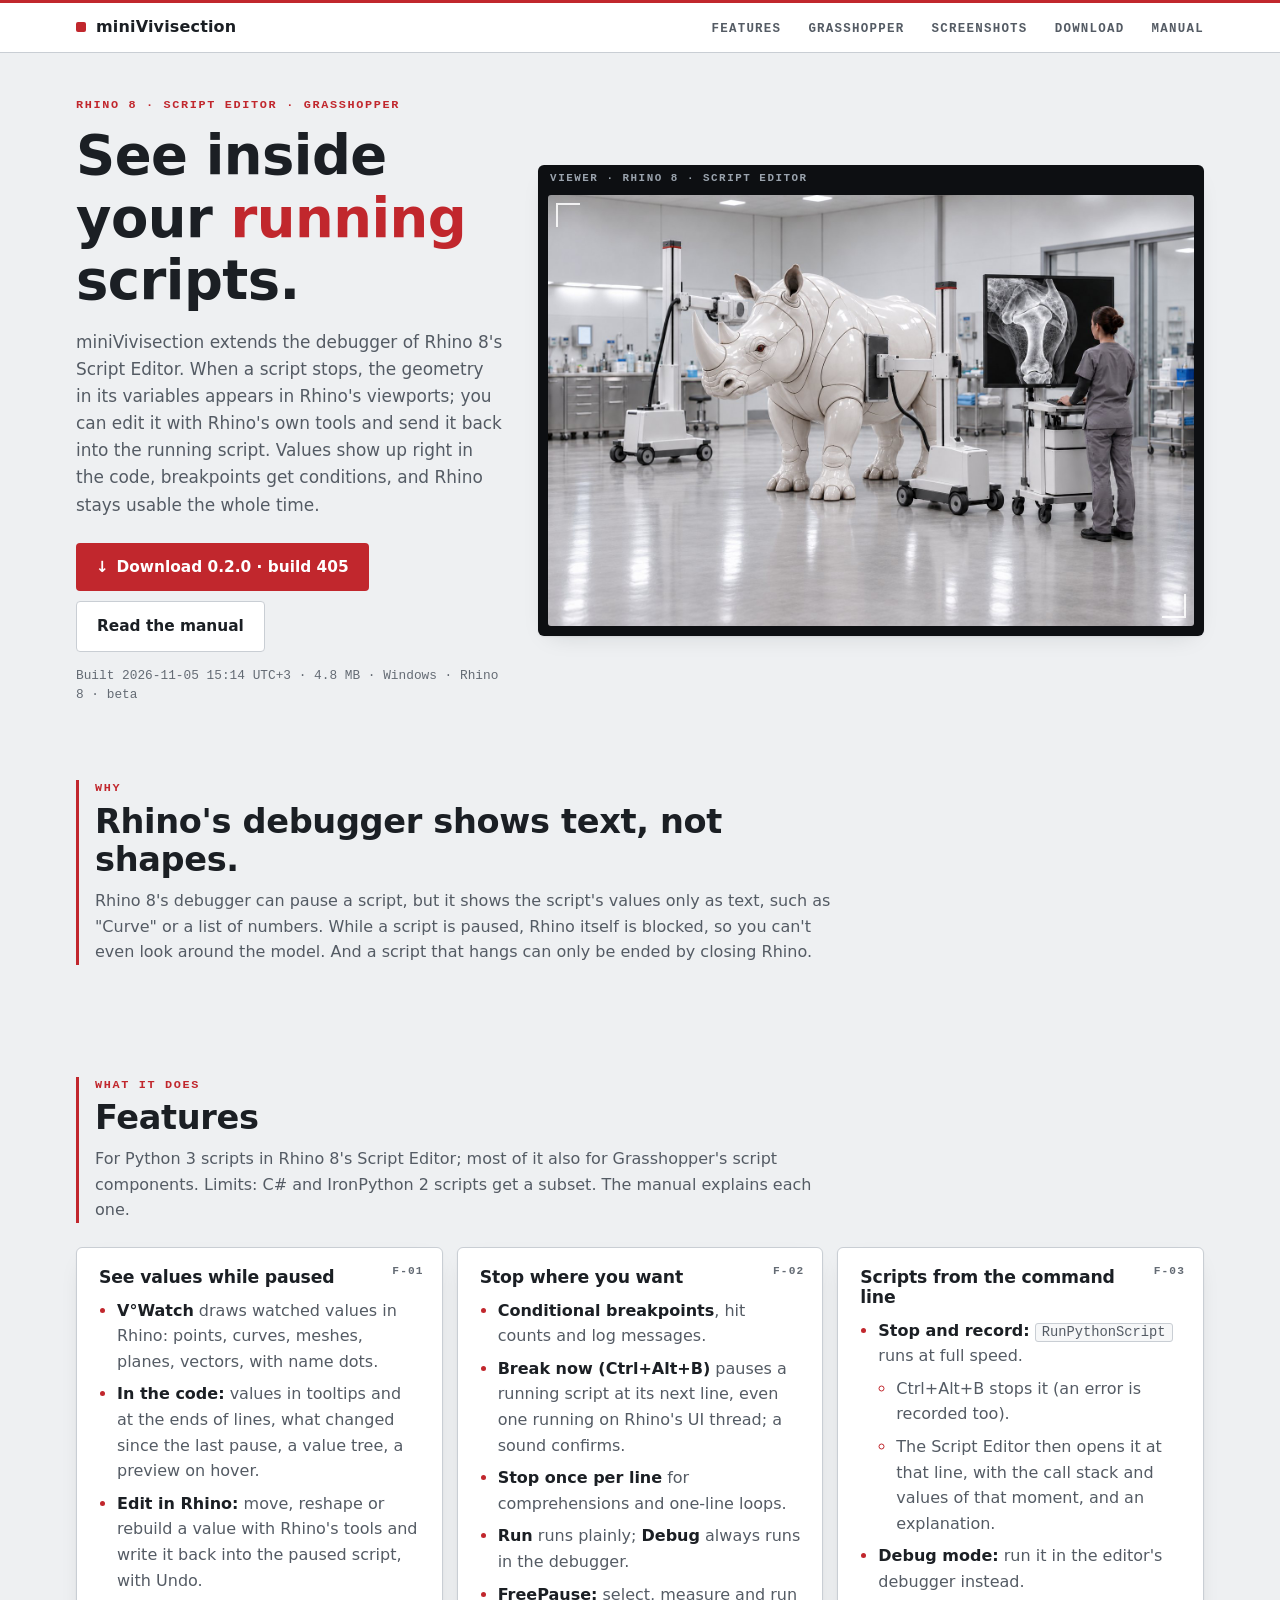
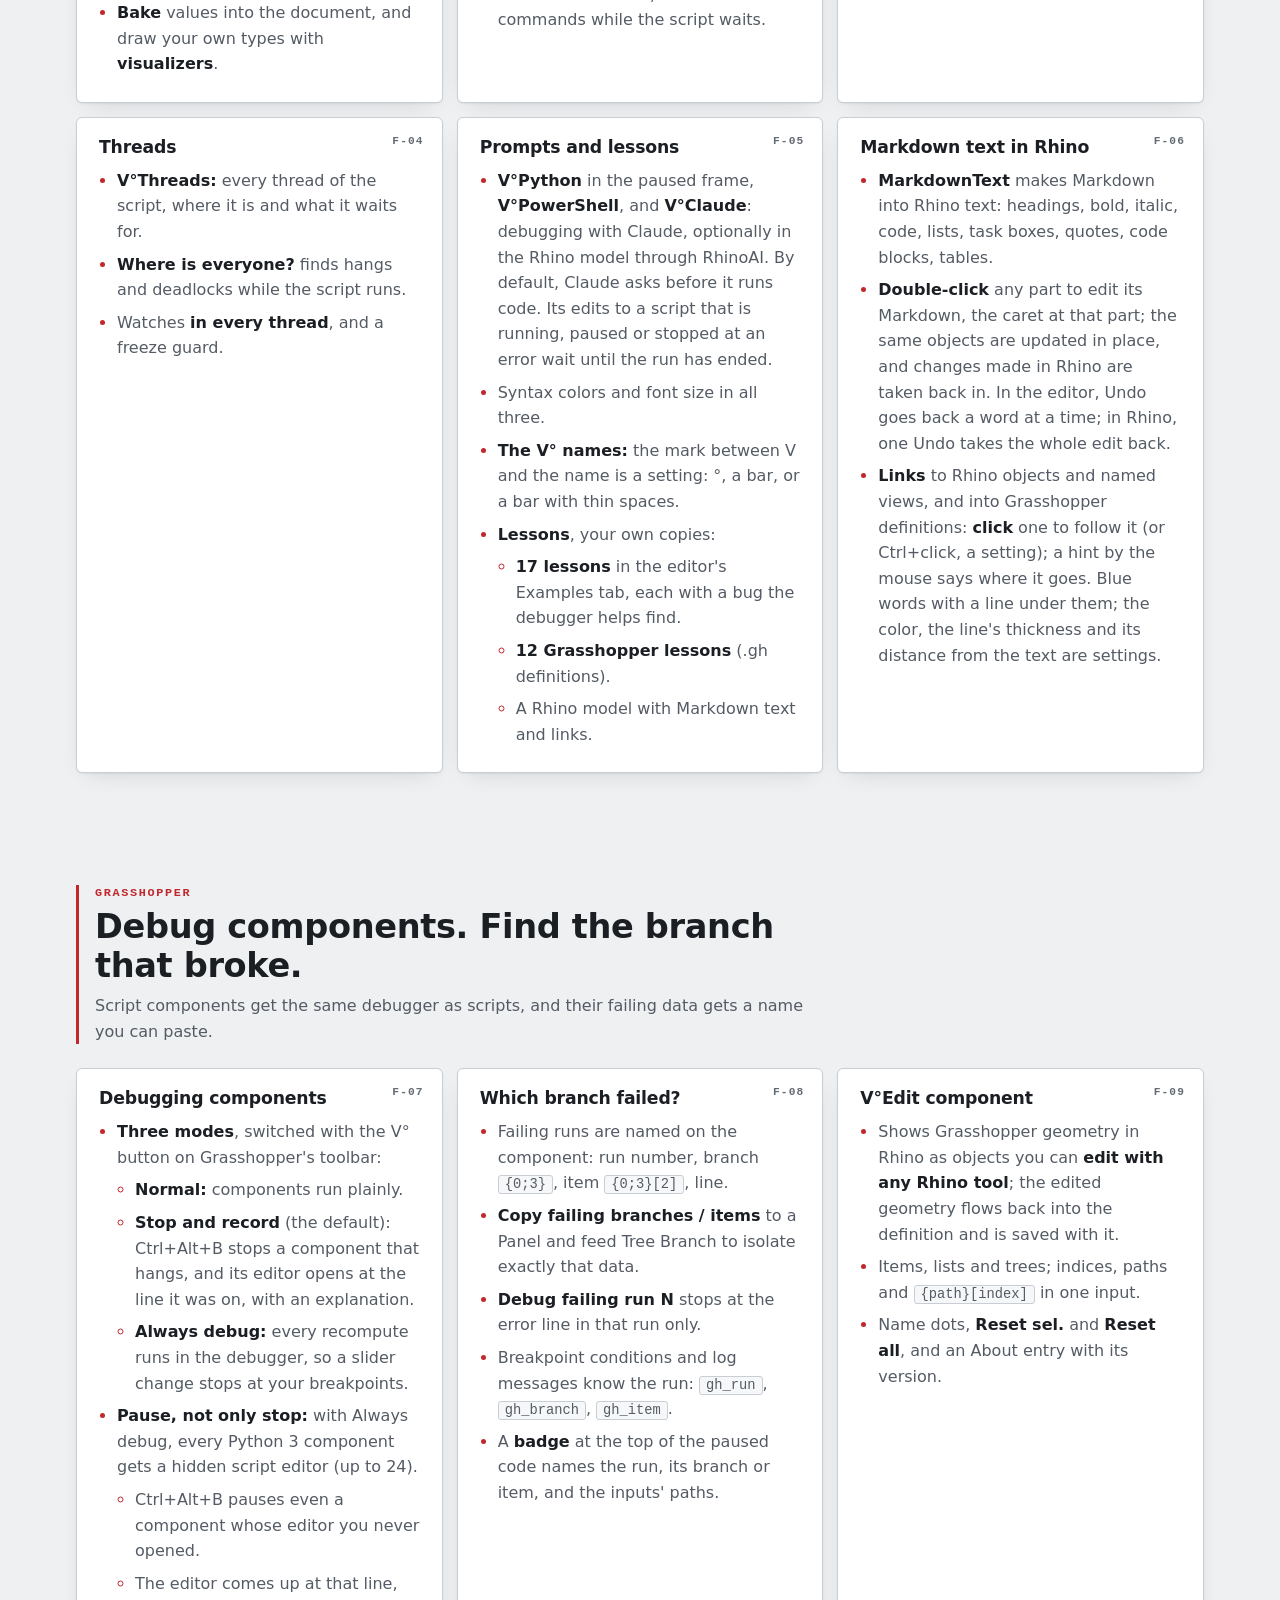
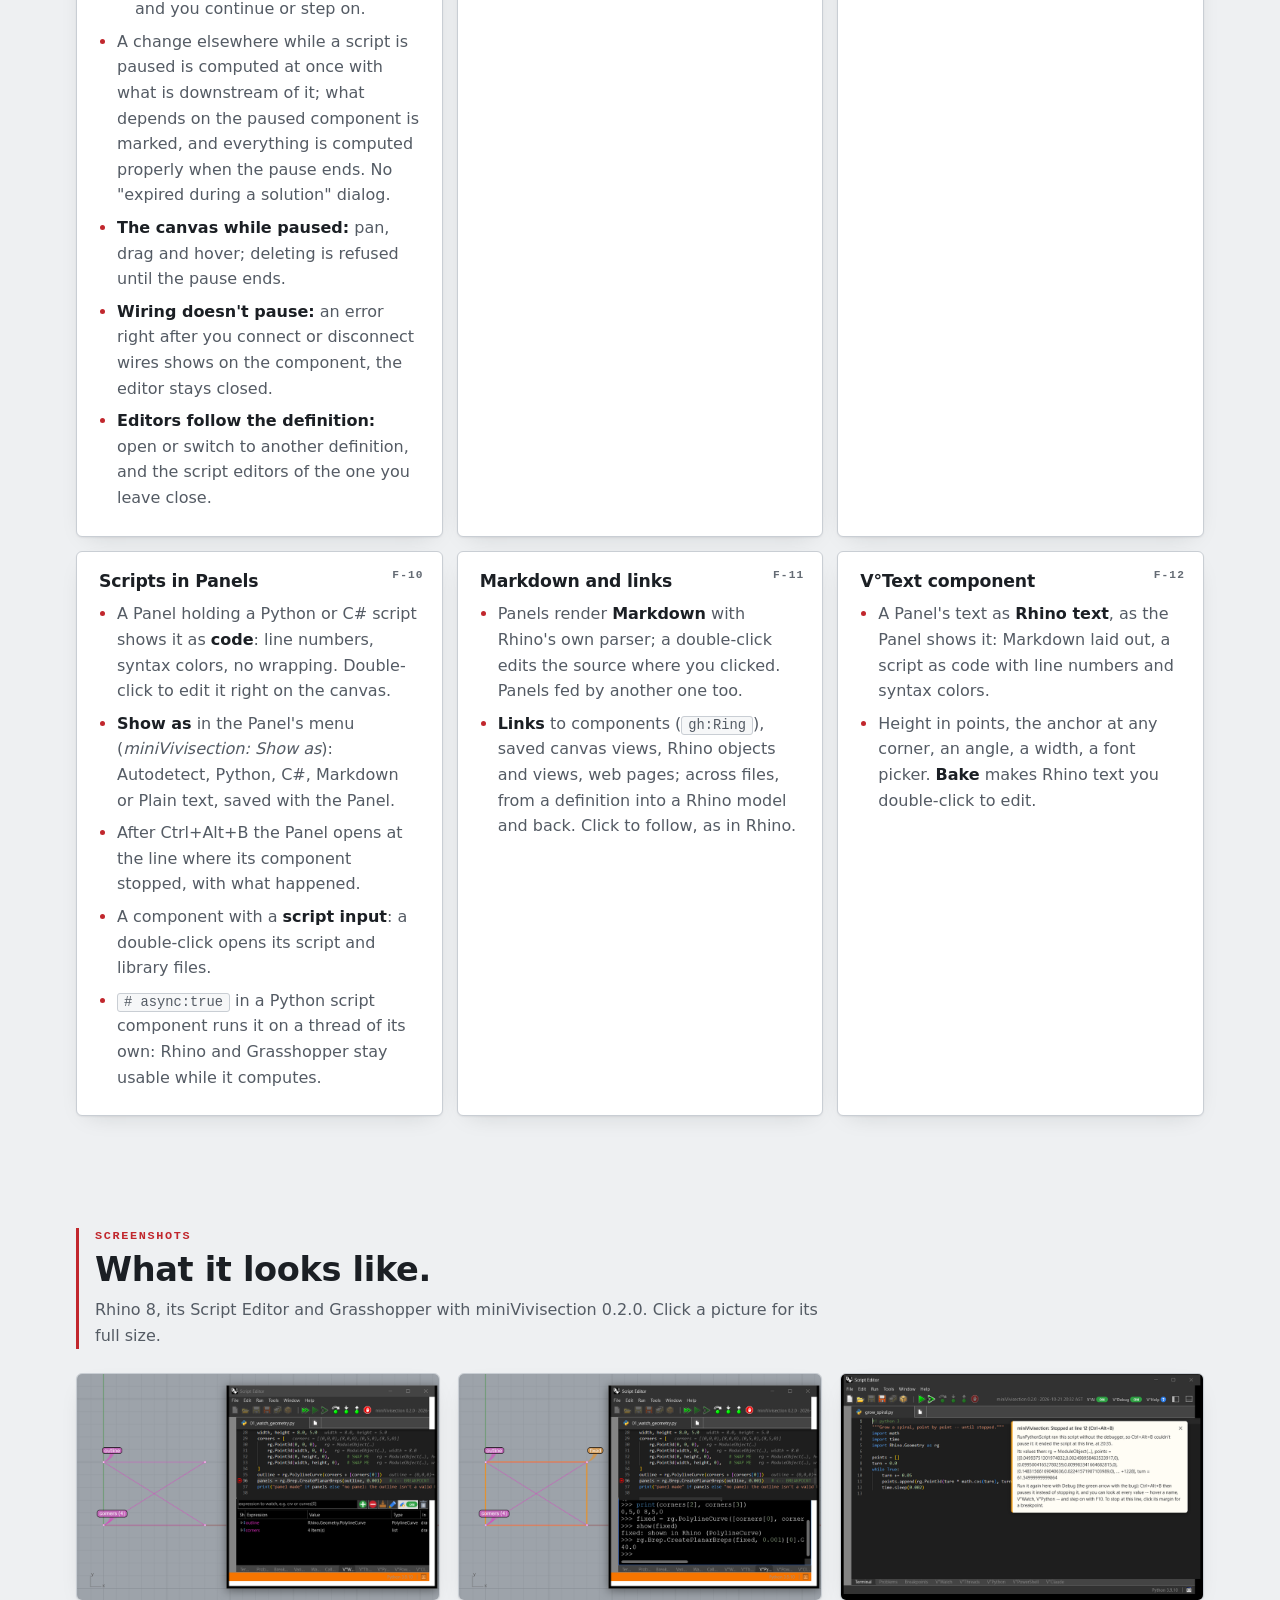
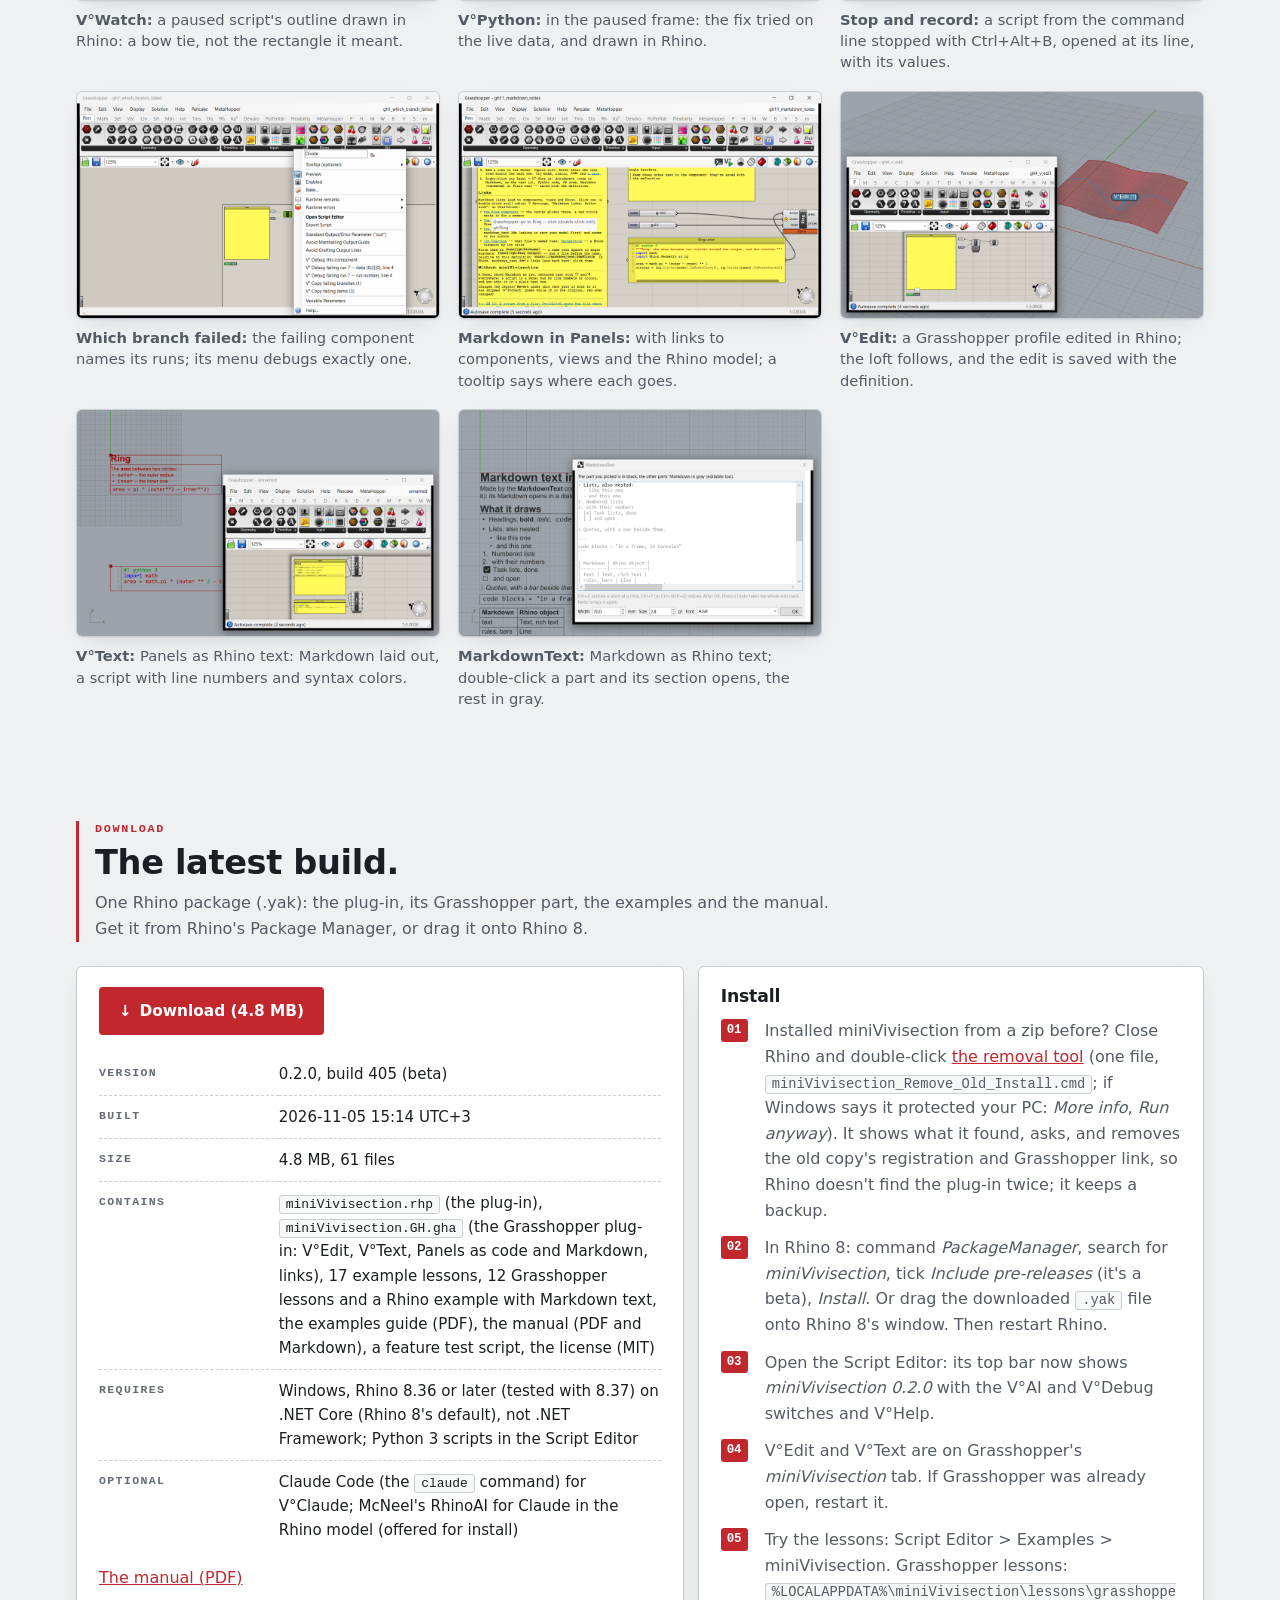
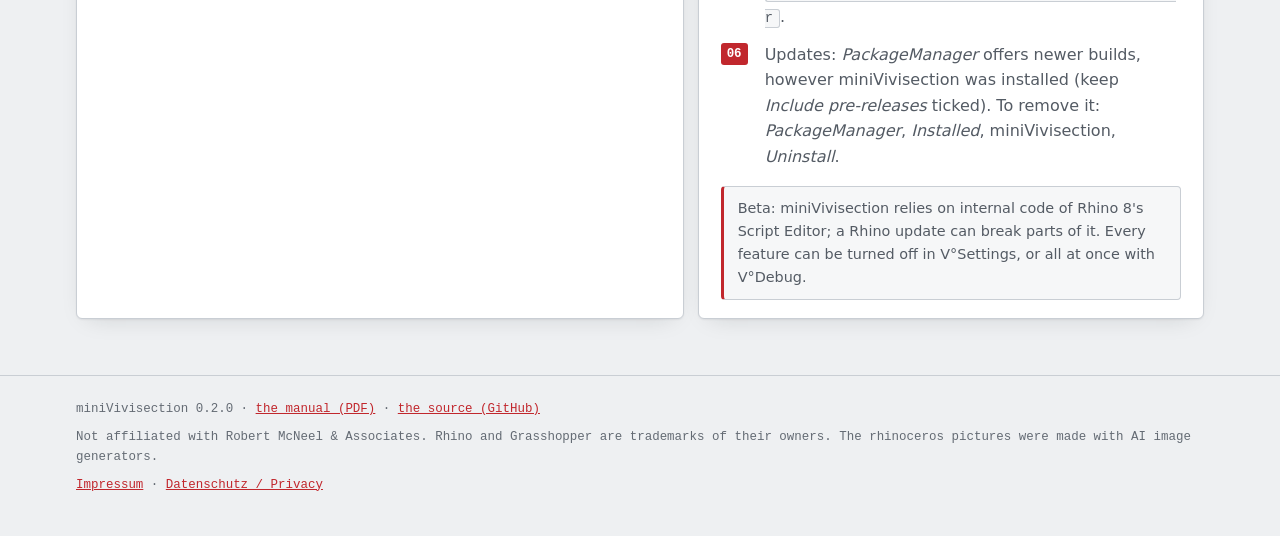
==== commit c31a555e: "miniVivisection 0.2.0-beta.405 The release 0.2.0-beta.405: https://restweiss.de/miniVivisection" ====
--- a/web/pages/clinical-imaging/index.html
+++ b/web/pages/clinical-imaging/index.html
@@ -10,7 +10,7 @@
 <meta property="og:type" content="website">
 <meta property="og:title" content="miniVivisection — see your Rhino script's data while you debug">
 <meta property="og:description" content="miniVivisection: see inside your running scripts. A debugger extension for Rhino 8's Script Editor and Grasshopper.">
-<meta property="og:image" content="https://restweiss.de/miniVivisection/clinical-imaging/hero.jpg?b=397">
+<meta property="og:image" content="https://restweiss.de/miniVivisection/clinical-imaging/hero.jpg?b=405">
 <meta property="og:url" content="https://restweiss.de/miniVivisection/clinical-imaging/">
 <link rel="icon" href="data:image/svg+xml,%3Csvg%20xmlns=%27http://www.w3.org/2000/svg%27%20viewBox=%270%200%2032%2032%27%3E%3Crect%20width=%2732%27%20height=%2732%27%20rx=%277%27%20fill=%27%23c1272d%27/%3E%3Ctext%20x=%2715%27%20y=%2723%27%20font-family=%27Segoe%20UI,Arial,sans-serif%27%20font-size=%2719%27%20font-weight=%27700%27%20text-anchor=%27middle%27%20fill=%27%23fff%27%3EV%C2%B0%3C/text%3E%3C/svg%3E">
 <style>
@@ -167,14 +167,14 @@
           running script. Values show up right in the code, breakpoints get conditions, and Rhino stays usable the whole time.
         </p>
         <div class="actions">
-          <a class="btn primary" href="../downloads/minivivisection-0.2.0-beta.397-rh8_36-win.yak" download>&#8595;&ensp;Download 0.2.0 &middot; build 397</a>
+          <a class="btn primary" href="../downloads/minivivisection-0.2.0-beta.405-rh8_36-win.yak" download>&#8595;&ensp;Download 0.2.0 &middot; build 405</a>
           <a class="btn ghost" href="../downloads/miniVivisection_Manual.pdf">Read the manual</a>
         </div>
-        <div class="meta">Built 2026-11-04 21:42 UTC+3 &middot; 4.8 MB &middot; Windows &middot; Rhino 8 &middot; beta</div>
+        <div class="meta">Built 2026-11-05 15:14 UTC+3 &middot; 4.8 MB &middot; Windows &middot; Rhino 8 &middot; beta</div>
       </div>
       <figure class="viewer">
         <div class="frame">
-          <img src="hero.jpg?b=397" width="1536" height="1024" alt="A bright imaging lab: a glossy white ceramic rhinoceros stands between two mobile scanner arms with red-striped columns, while a technician in grey scrubs studies an X-ray of its leg bones on a large black monitor.">
+          <img src="hero.jpg?b=405" width="1536" height="1024" alt="A bright imaging lab: a glossy white ceramic rhinoceros stands between two mobile scanner arms with red-striped columns, while a technician in grey scrubs studies an X-ray of its leg bones on a large black monitor.">
         </div>
       </figure>
     </div>
@@ -348,14 +348,14 @@
         <p>Rhino 8, its Script Editor and Grasshopper with miniVivisection 0.2.0. Click a picture for its full size.</p>
       </div>
       <div class="shots">
-        <figure><a href="../screenshots/01_watch_values_in_rhino.png?b=397"><img src="../screenshots/01_watch_values_in_rhino.png?b=397" width="960" height="600" loading="lazy" alt="Rhino's Top view with a magenta bow-tie outline and the name dots outline and corners; over it the Script Editor paused at a breakpoint, its V°Watch tab listing outline and corners."></a><figcaption><strong>V°Watch:</strong> a paused script's outline drawn in Rhino: a bow tie, not the rectangle it meant.</figcaption></figure>
-        <figure><a href="../screenshots/03_python_in_the_paused_frame.png?b=397"><img src="../screenshots/03_python_in_the_paused_frame.png?b=397" width="960" height="600" loading="lazy" alt="The Script Editor's V°Python tab: the swapped corners printed, a fixed outline built and shown; in Rhino an orange rectangle named fixed over the bow tie."></a><figcaption><strong>V°Python:</strong> in the paused frame: the fix tried on the live data, and drawn in Rhino.</figcaption></figure>
-        <figure><a href="../screenshots/04_stop_and_record.png?b=397"><img src="../screenshots/04_stop_and_record.png?b=397" width="960" height="600" loading="lazy" alt="The Script Editor opened at line 12 of grow_spiral.py, a script with an endless loop that RunPythonScript ran and Ctrl+Alt+B stopped; an overlay says Stopped at line 12 and lists the values of points and turn at that moment."></a><figcaption><strong>Stop and record:</strong> a script from the command line stopped with Ctrl+Alt+B, opened at its line, with its values.</figcaption></figure>
-        <figure><a href="../screenshots/05_which_branch_failed.png?b=397"><img src="../screenshots/05_which_branch_failed.png?b=397" width="960" height="600" loading="lazy" alt="Grasshopper: a red Divide component and its right-click menu with miniVivisection's items, Debug failing run 7 -- data {0;2}[0], line 4, and Copy failing branches."></a><figcaption><strong>Which branch failed:</strong> the failing component names its runs; its menu debugs exactly one.</figcaption></figure>
-        <figure><a href="../screenshots/09_markdown_panel_links.png?b=397"><img src="../screenshots/09_markdown_panel_links.png?b=397" width="960" height="600" loading="lazy" alt="Grasshopper Panels rendered as Markdown with headings, lists and links; a tooltip over a link reads Grasshopper: go to Ring -- click."></a><figcaption><strong>Markdown in Panels:</strong> with links to components, views and the Rhino model; a tooltip says where each goes.</figcaption></figure>
-        <figure><a href="../screenshots/11_v_edit.png?b=397"><img src="../screenshots/11_v_edit.png?b=397" width="960" height="600" loading="lazy" alt="Rhino's Perspective view with a red lofted surface and one blue profile curve marked by the name dot V°Edit [1]; over it the Grasshopper window with the V°Edit component between Profiles and Loft, showing 1 in Rhino."></a><figcaption><strong>V°Edit:</strong> a Grasshopper profile edited in Rhino; the loft follows, and the edit is saved with the definition.</figcaption></figure>
-        <figure><a href="../screenshots/12_v_text.png?b=397"><img src="../screenshots/12_v_text.png?b=397" width="960" height="600" loading="lazy" alt="Rhino's Top view with a Markdown note and a Python script drawn as text; a Grasshopper window with the two Panels feeding V°Text components."></a><figcaption><strong>V°Text:</strong> Panels as Rhino text: Markdown laid out, a script with line numbers and syntax colors.</figcaption></figure>
-        <figure><a href="../screenshots/14_markdown_text_dialog.png?b=397"><img src="../screenshots/14_markdown_text_dialog.png?b=397" width="960" height="600" loading="lazy" alt="Markdown text in Rhino with the MarkdownText dialog over it: the nested list in black at the caret, the rest of the Markdown gray, width, size and font below."></a><figcaption><strong>MarkdownText:</strong> Markdown as Rhino text; double-click a part and its section opens, the rest in gray.</figcaption></figure>
+        <figure><a href="../screenshots/01_watch_values_in_rhino.png?b=405"><img src="../screenshots/01_watch_values_in_rhino.png?b=405" width="960" height="600" loading="lazy" alt="Rhino's Top view with a magenta bow-tie outline and the name dots outline and corners; over it the Script Editor paused at a breakpoint, its V°Watch tab listing outline and corners."></a><figcaption><strong>V°Watch:</strong> a paused script's outline drawn in Rhino: a bow tie, not the rectangle it meant.</figcaption></figure>
+        <figure><a href="../screenshots/03_python_in_the_paused_frame.png?b=405"><img src="../screenshots/03_python_in_the_paused_frame.png?b=405" width="960" height="600" loading="lazy" alt="The Script Editor's V°Python tab: the swapped corners printed, a fixed outline built and shown; in Rhino an orange rectangle named fixed over the bow tie."></a><figcaption><strong>V°Python:</strong> in the paused frame: the fix tried on the live data, and drawn in Rhino.</figcaption></figure>
+        <figure><a href="../screenshots/04_stop_and_record.png?b=405"><img src="../screenshots/04_stop_and_record.png?b=405" width="960" height="600" loading="lazy" alt="The Script Editor opened at line 12 of grow_spiral.py, a script with an endless loop that RunPythonScript ran and Ctrl+Alt+B stopped; an overlay says Stopped at line 12 and lists the values of points and turn at that moment."></a><figcaption><strong>Stop and record:</strong> a script from the command line stopped with Ctrl+Alt+B, opened at its line, with its values.</figcaption></figure>
+        <figure><a href="../screenshots/05_which_branch_failed.png?b=405"><img src="../screenshots/05_which_branch_failed.png?b=405" width="960" height="600" loading="lazy" alt="Grasshopper: a red Divide component and its right-click menu with miniVivisection's items, Debug failing run 7 -- data {0;2}[0], line 4, and Copy failing branches."></a><figcaption><strong>Which branch failed:</strong> the failing component names its runs; its menu debugs exactly one.</figcaption></figure>
+        <figure><a href="../screenshots/09_markdown_panel_links.png?b=405"><img src="../screenshots/09_markdown_panel_links.png?b=405" width="960" height="600" loading="lazy" alt="Grasshopper Panels rendered as Markdown with headings, lists and links; a tooltip over a link reads Grasshopper: go to Ring -- click."></a><figcaption><strong>Markdown in Panels:</strong> with links to components, views and the Rhino model; a tooltip says where each goes.</figcaption></figure>
+        <figure><a href="../screenshots/11_v_edit.png?b=405"><img src="../screenshots/11_v_edit.png?b=405" width="960" height="600" loading="lazy" alt="Rhino's Perspective view with a red lofted surface and one blue profile curve marked by the name dot V°Edit [1]; over it the Grasshopper window with the V°Edit component between Profiles and Loft, showing 1 in Rhino."></a><figcaption><strong>V°Edit:</strong> a Grasshopper profile edited in Rhino; the loft follows, and the edit is saved with the definition.</figcaption></figure>
+        <figure><a href="../screenshots/12_v_text.png?b=405"><img src="../screenshots/12_v_text.png?b=405" width="960" height="600" loading="lazy" alt="Rhino's Top view with a Markdown note and a Python script drawn as text; a Grasshopper window with the two Panels feeding V°Text components."></a><figcaption><strong>V°Text:</strong> Panels as Rhino text: Markdown laid out, a script with line numbers and syntax colors.</figcaption></figure>
+        <figure><a href="../screenshots/14_markdown_text_dialog.png?b=405"><img src="../screenshots/14_markdown_text_dialog.png?b=405" width="960" height="600" loading="lazy" alt="Markdown text in Rhino with the MarkdownText dialog over it: the nested list in black at the caret, the rest of the Markdown gray, width, size and font below."></a><figcaption><strong>MarkdownText:</strong> Markdown as Rhino text; double-click a part and its section opens, the rest in gray.</figcaption></figure>
       </div>
     </div>
   </section>
@@ -369,10 +369,10 @@
       </div>
       <div class="download">
         <div class="card">
-          <a class="btn primary" href="../downloads/minivivisection-0.2.0-beta.397-rh8_36-win.yak" download>&#8595;&ensp;Download (4.8 MB)</a>
+          <a class="btn primary" href="../downloads/minivivisection-0.2.0-beta.405-rh8_36-win.yak" download>&#8595;&ensp;Download (4.8 MB)</a>
           <table class="spec">
-            <tr><td>Version</td><td>0.2.0, build 397 (beta)</td></tr>
-            <tr><td>Built</td><td>2026-11-04 21:42 UTC+3</td></tr>
+            <tr><td>Version</td><td>0.2.0, build 405 (beta)</td></tr>
+            <tr><td>Built</td><td>2026-11-05 15:14 UTC+3</td></tr>
             <tr><td>Size</td><td>4.8 MB, 61 files</td></tr>
             <tr><td>Contains</td><td><code>miniVivisection.rhp</code> (the plug-in), <code>miniVivisection.GH.gha</code> (the Grasshopper plug-in: V°Edit, V°Text, Panels as code and Markdown, links), 17 example lessons, 12 Grasshopper lessons and a Rhino example with Markdown text, the examples guide (PDF), the manual (PDF and Markdown), a feature test script, the license (MIT)</td></tr>
             <tr><td>Requires</td><td>Windows, Rhino 8.36 or later (tested with 8.37) on .NET Core (Rhino 8's default), not .NET Framework; Python 3 scripts in the Script Editor</td></tr>
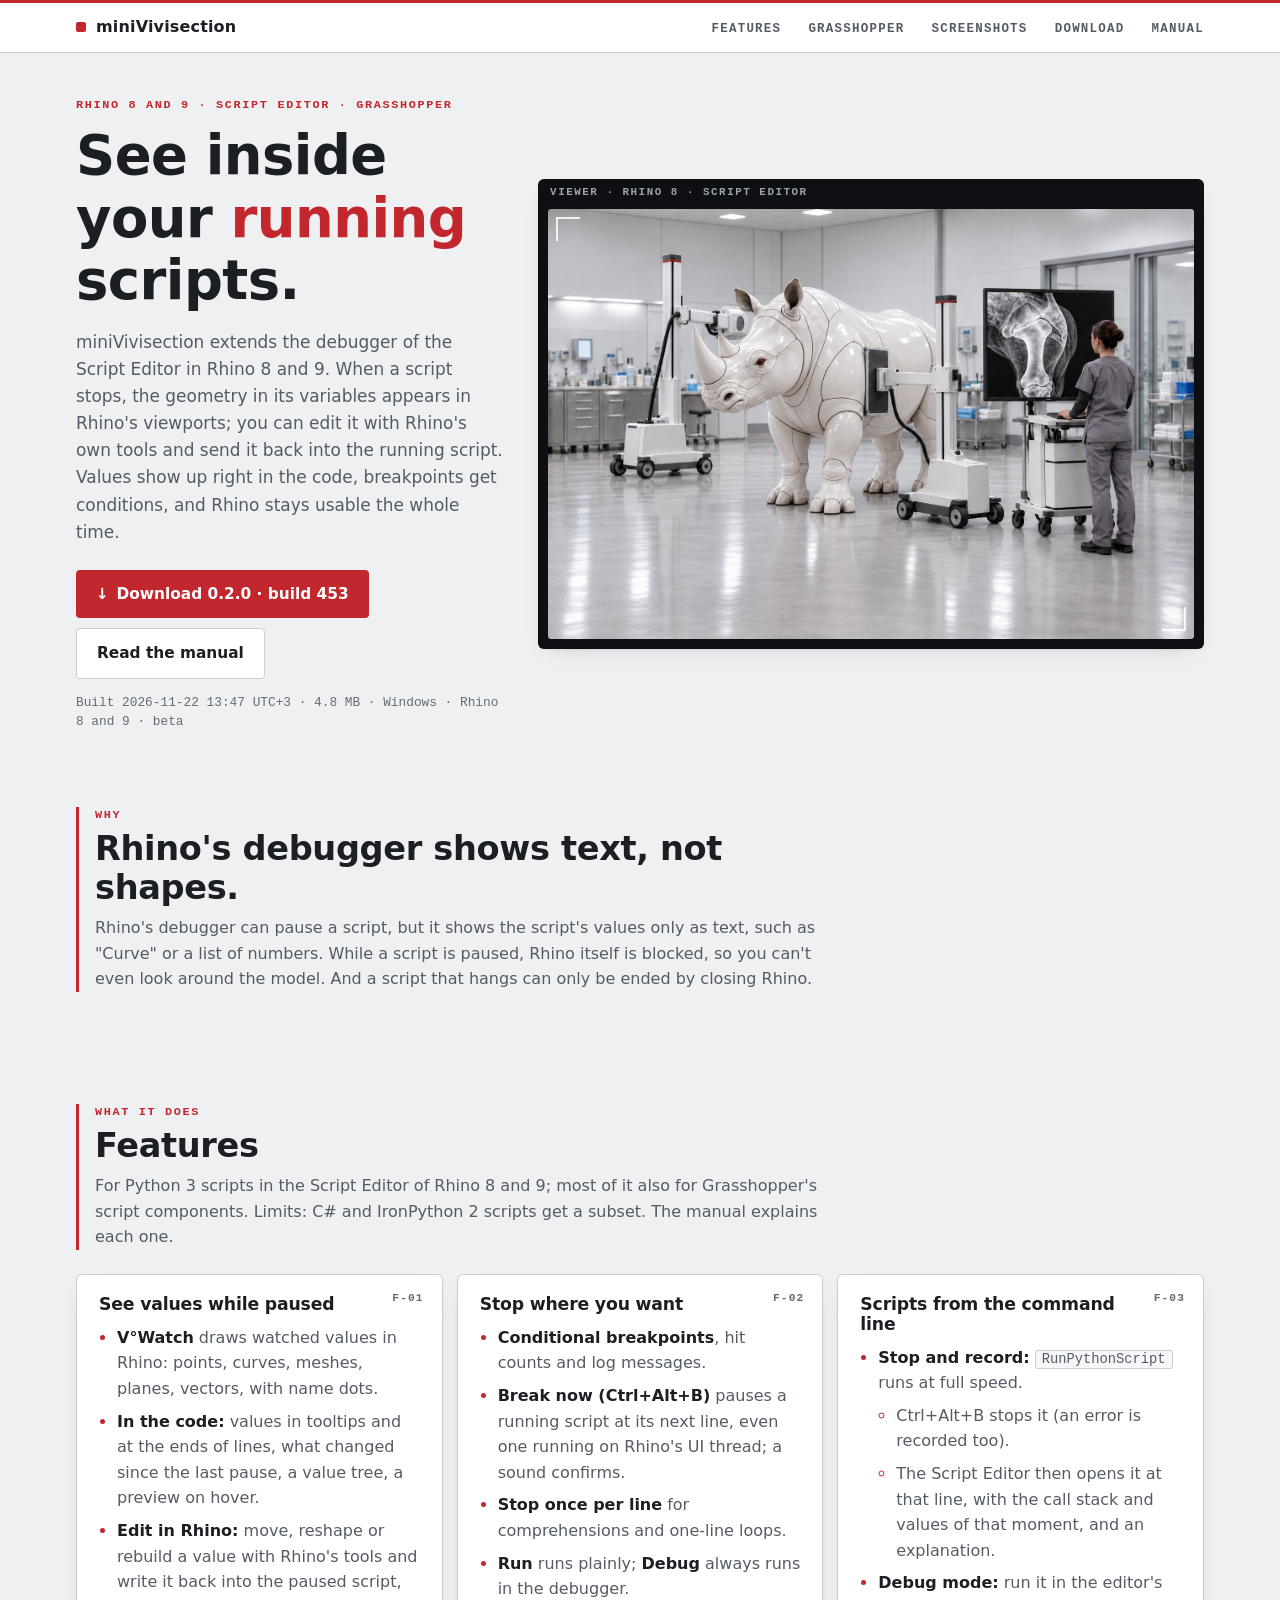
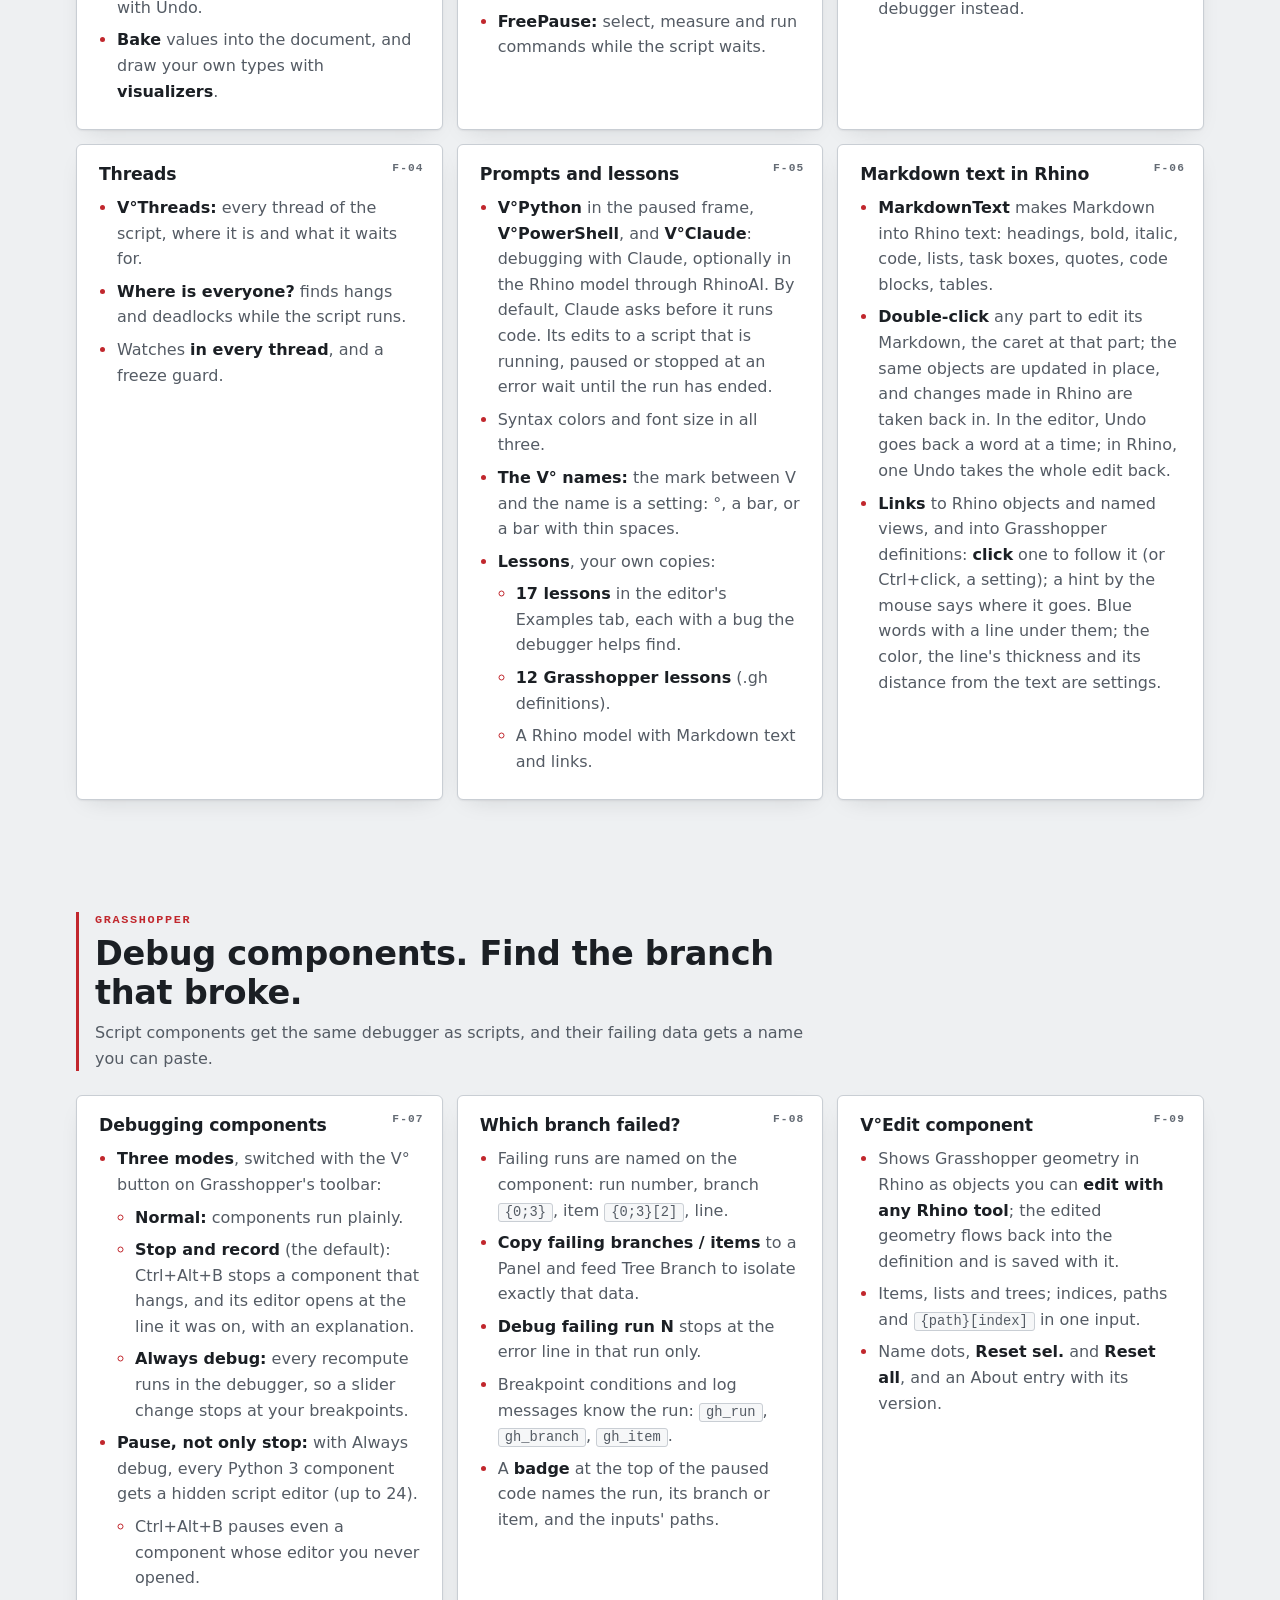
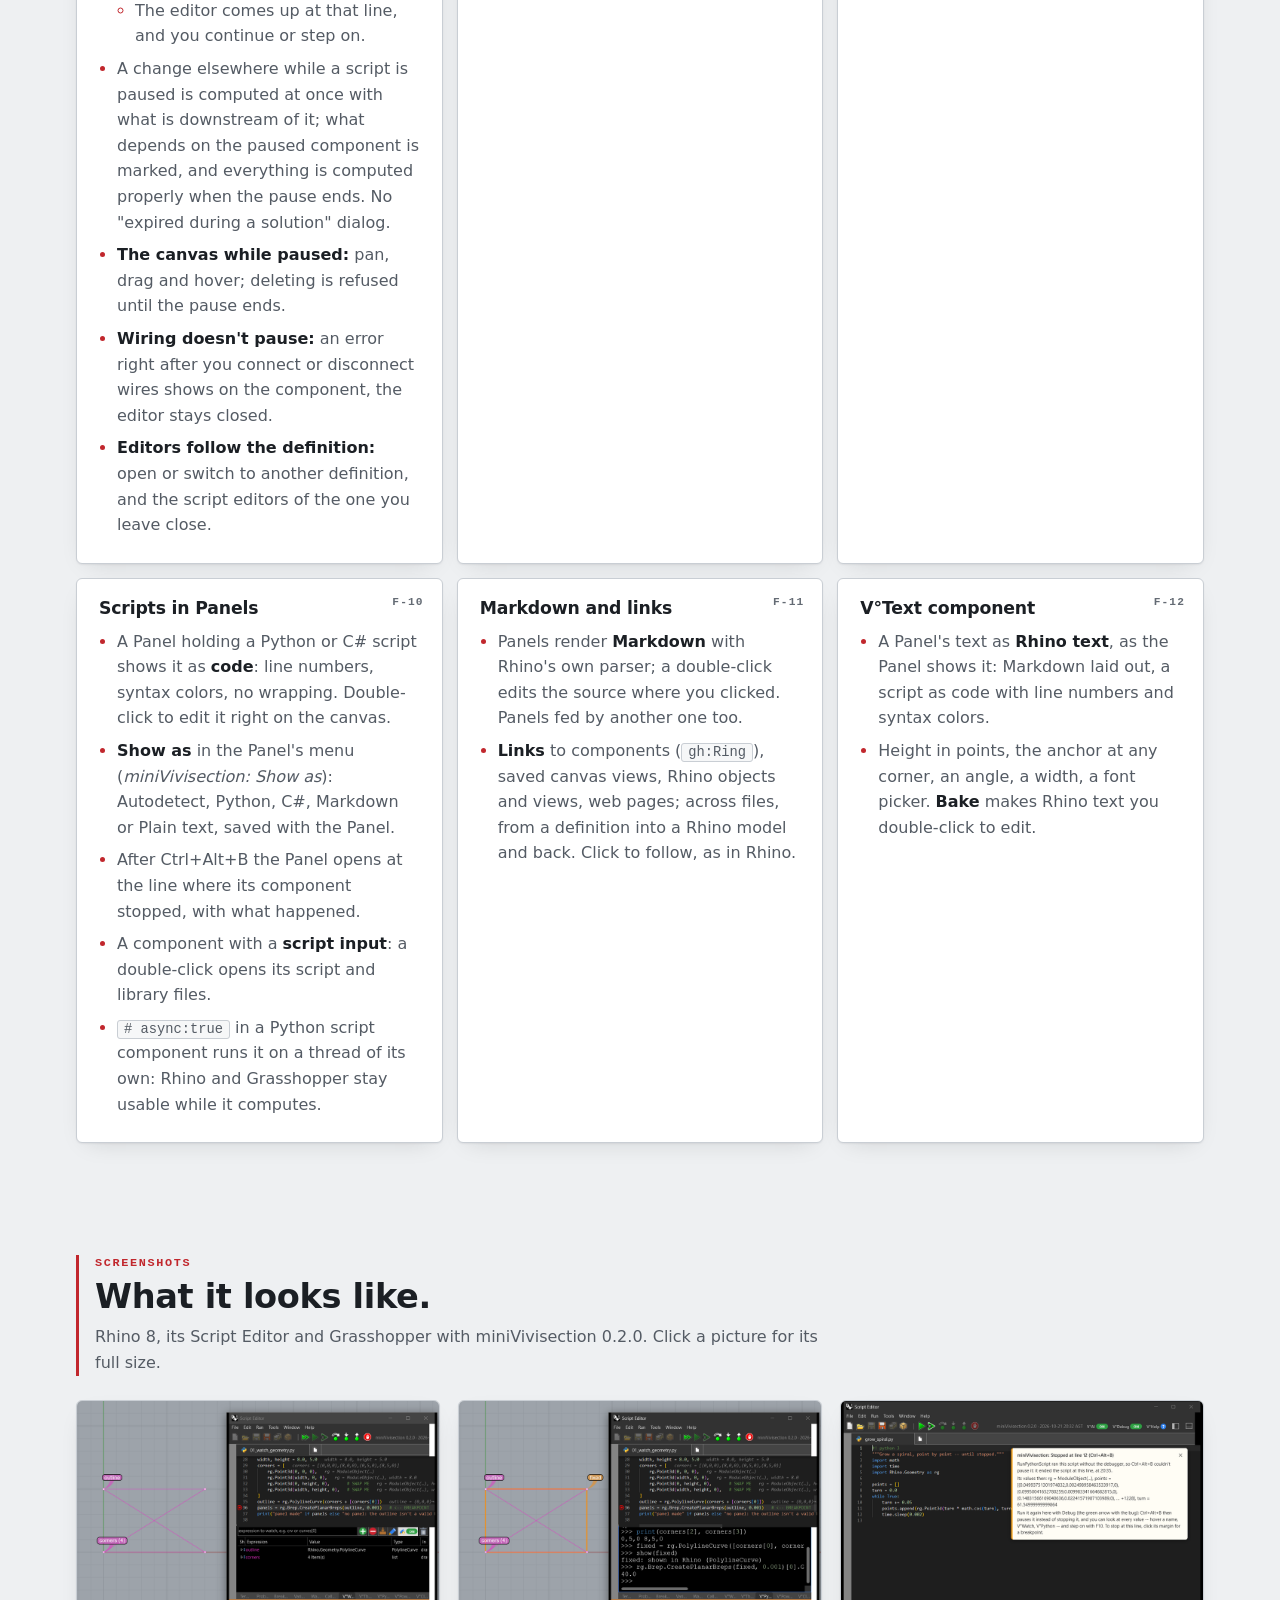
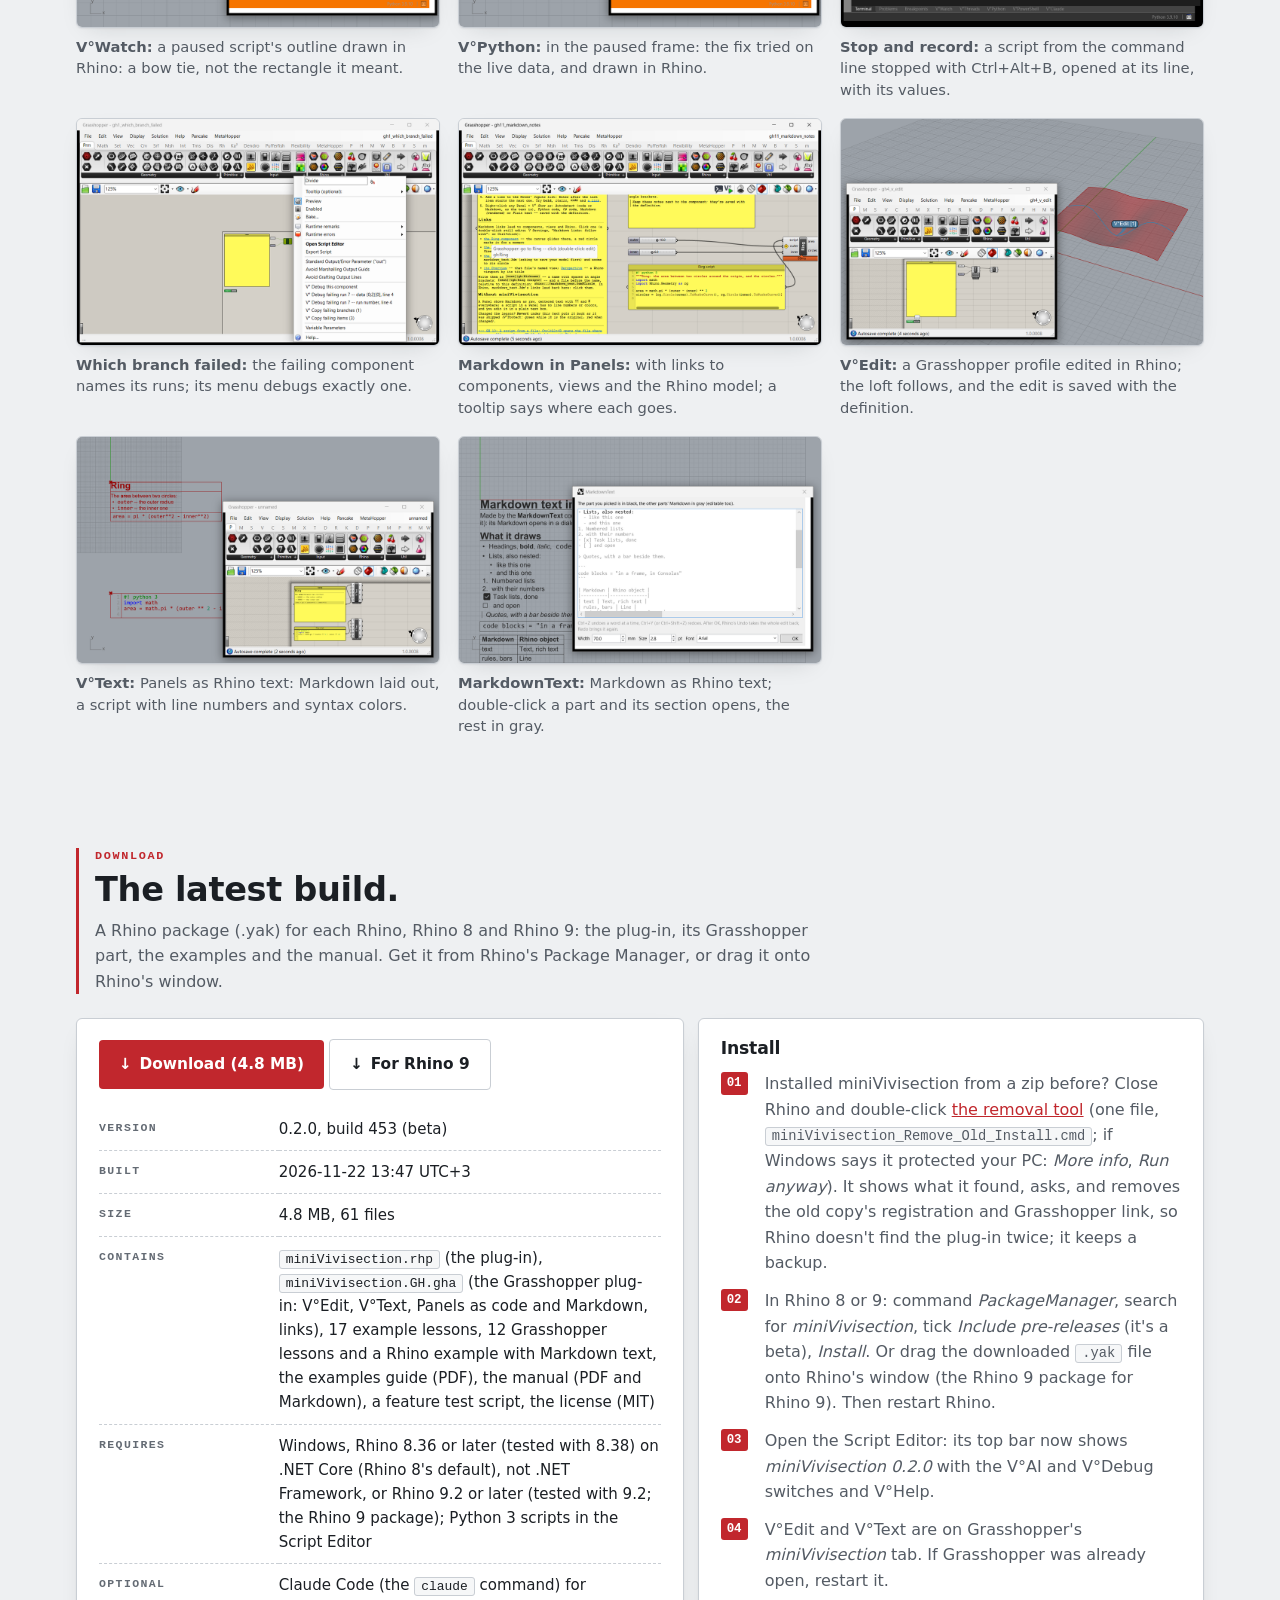
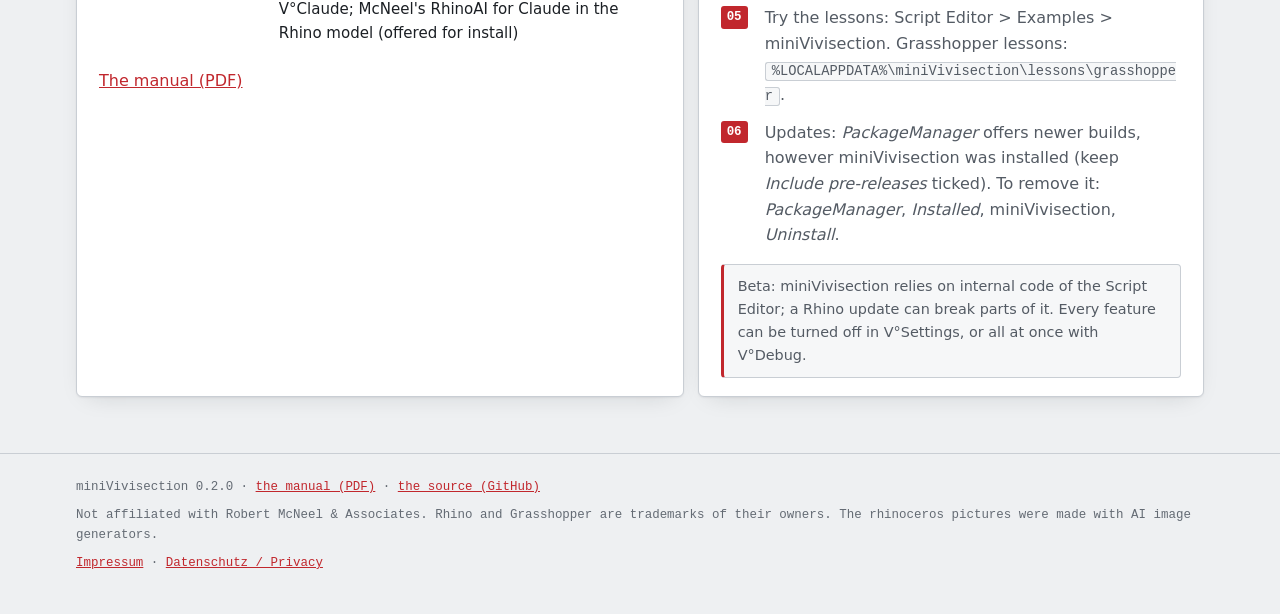
==== commit 6f3ef480: "miniVivisection 0.2.0-beta.453 The release 0.2.0-beta.453: https://restweiss.de/miniVivisection" ====
--- a/web/pages/clinical-imaging/index.html
+++ b/web/pages/clinical-imaging/index.html
@@ -4,13 +4,13 @@
 <meta charset="utf-8">
 <meta name="viewport" content="width=device-width, initial-scale=1">
 <title>miniVivisection — see your Rhino script's data while you debug</title>
-<meta name="description" content="miniVivisection: see inside your running scripts. A debugger extension for Rhino 8's Script Editor and Grasshopper.">
+<meta name="description" content="miniVivisection: see inside your running scripts. A debugger extension for the Script Editor and Grasshopper of Rhino 8 and 9.">
 <meta name="color-scheme" content="light dark">
 <link rel="canonical" href="https://restweiss.de/miniVivisection/clinical-imaging/">
 <meta property="og:type" content="website">
 <meta property="og:title" content="miniVivisection — see your Rhino script's data while you debug">
-<meta property="og:description" content="miniVivisection: see inside your running scripts. A debugger extension for Rhino 8's Script Editor and Grasshopper.">
-<meta property="og:image" content="https://restweiss.de/miniVivisection/clinical-imaging/hero.jpg?b=405">
+<meta property="og:description" content="miniVivisection: see inside your running scripts. A debugger extension for the Script Editor and Grasshopper of Rhino 8 and 9.">
+<meta property="og:image" content="https://restweiss.de/miniVivisection/clinical-imaging/hero.jpg?b=453">
 <meta property="og:url" content="https://restweiss.de/miniVivisection/clinical-imaging/">
 <link rel="icon" href="data:image/svg+xml,%3Csvg%20xmlns=%27http://www.w3.org/2000/svg%27%20viewBox=%270%200%2032%2032%27%3E%3Crect%20width=%2732%27%20height=%2732%27%20rx=%277%27%20fill=%27%23c1272d%27/%3E%3Ctext%20x=%2715%27%20y=%2723%27%20font-family=%27Segoe%20UI,Arial,sans-serif%27%20font-size=%2719%27%20font-weight=%27700%27%20text-anchor=%27middle%27%20fill=%27%23fff%27%3EV%C2%B0%3C/text%3E%3C/svg%3E">
 <style>
@@ -159,22 +159,22 @@
   <div class="hero">
     <div class="wrap hero-grid">
       <div class="hero-text">
-        <div class="eyebrow">Rhino 8 &middot; Script Editor &middot; Grasshopper</div>
+        <div class="eyebrow">Rhino 8 and 9 &middot; Script Editor &middot; Grasshopper</div>
         <h1>See inside your <em>running</em> scripts.</h1>
         <p class="lead">
-          miniVivisection extends the debugger of Rhino 8's Script Editor. When a script stops, the geometry in its
+          miniVivisection extends the debugger of the Script Editor in Rhino 8 and 9. When a script stops, the geometry in its
           variables appears in Rhino's viewports; you can edit it with Rhino's own tools and send it back into the
           running script. Values show up right in the code, breakpoints get conditions, and Rhino stays usable the whole time.
         </p>
         <div class="actions">
-          <a class="btn primary" href="../downloads/minivivisection-0.2.0-beta.405-rh8_36-win.yak" download>&#8595;&ensp;Download 0.2.0 &middot; build 405</a>
+          <a class="btn primary" href="../downloads/minivivisection-0.2.0-beta.453-rh8_36-win.yak" download>&#8595;&ensp;Download 0.2.0 &middot; build 453</a>
           <a class="btn ghost" href="../downloads/miniVivisection_Manual.pdf">Read the manual</a>
         </div>
-        <div class="meta">Built 2026-11-05 15:14 UTC+3 &middot; 4.8 MB &middot; Windows &middot; Rhino 8 &middot; beta</div>
+        <div class="meta">Built 2026-11-22 13:47 UTC+3 &middot; 4.8 MB &middot; Windows &middot; Rhino 8 and 9 &middot; beta</div>
       </div>
       <figure class="viewer">
         <div class="frame">
-          <img src="hero.jpg?b=405" width="1536" height="1024" alt="A bright imaging lab: a glossy white ceramic rhinoceros stands between two mobile scanner arms with red-striped columns, while a technician in grey scrubs studies an X-ray of its leg bones on a large black monitor.">
+          <img src="hero.jpg?b=453" width="1536" height="1024" alt="A bright imaging lab: a glossy white ceramic rhinoceros stands between two mobile scanner arms with red-striped columns, while a technician in grey scrubs studies an X-ray of its leg bones on a large black monitor.">
         </div>
       </figure>
     </div>
@@ -185,7 +185,7 @@
       <div class="section-head">
         <span class="eyebrow">Why</span>
         <h2>Rhino's debugger shows text, not shapes.</h2>
-        <p>Rhino 8's debugger can pause a script, but it shows the script's values only as text, such as "Curve" or a list of numbers. While a script is paused, Rhino itself is blocked, so you can't even look around the model. And a script that hangs can only be ended by closing Rhino.</p>
+        <p>Rhino's debugger can pause a script, but it shows the script's values only as text, such as "Curve" or a list of numbers. While a script is paused, Rhino itself is blocked, so you can't even look around the model. And a script that hangs can only be ended by closing Rhino.</p>
       </div>
     </div>
   </section>
@@ -195,7 +195,7 @@
       <div class="section-head">
         <span class="eyebrow">What it does</span>
         <h2>Features</h2>
-        <p>For Python 3 scripts in Rhino 8's Script Editor; most of it also for Grasshopper's script components. Limits: C# and IronPython 2 scripts get a subset. The manual explains each one.</p>
+        <p>For Python 3 scripts in the Script Editor of Rhino 8 and 9; most of it also for Grasshopper's script components. Limits: C# and IronPython 2 scripts get a subset. The manual explains each one.</p>
       </div>
       <div class="cards">
         <div class="card">
@@ -348,14 +348,14 @@
         <p>Rhino 8, its Script Editor and Grasshopper with miniVivisection 0.2.0. Click a picture for its full size.</p>
       </div>
       <div class="shots">
-        <figure><a href="../screenshots/01_watch_values_in_rhino.png?b=405"><img src="../screenshots/01_watch_values_in_rhino.png?b=405" width="960" height="600" loading="lazy" alt="Rhino's Top view with a magenta bow-tie outline and the name dots outline and corners; over it the Script Editor paused at a breakpoint, its V°Watch tab listing outline and corners."></a><figcaption><strong>V°Watch:</strong> a paused script's outline drawn in Rhino: a bow tie, not the rectangle it meant.</figcaption></figure>
-        <figure><a href="../screenshots/03_python_in_the_paused_frame.png?b=405"><img src="../screenshots/03_python_in_the_paused_frame.png?b=405" width="960" height="600" loading="lazy" alt="The Script Editor's V°Python tab: the swapped corners printed, a fixed outline built and shown; in Rhino an orange rectangle named fixed over the bow tie."></a><figcaption><strong>V°Python:</strong> in the paused frame: the fix tried on the live data, and drawn in Rhino.</figcaption></figure>
-        <figure><a href="../screenshots/04_stop_and_record.png?b=405"><img src="../screenshots/04_stop_and_record.png?b=405" width="960" height="600" loading="lazy" alt="The Script Editor opened at line 12 of grow_spiral.py, a script with an endless loop that RunPythonScript ran and Ctrl+Alt+B stopped; an overlay says Stopped at line 12 and lists the values of points and turn at that moment."></a><figcaption><strong>Stop and record:</strong> a script from the command line stopped with Ctrl+Alt+B, opened at its line, with its values.</figcaption></figure>
-        <figure><a href="../screenshots/05_which_branch_failed.png?b=405"><img src="../screenshots/05_which_branch_failed.png?b=405" width="960" height="600" loading="lazy" alt="Grasshopper: a red Divide component and its right-click menu with miniVivisection's items, Debug failing run 7 -- data {0;2}[0], line 4, and Copy failing branches."></a><figcaption><strong>Which branch failed:</strong> the failing component names its runs; its menu debugs exactly one.</figcaption></figure>
-        <figure><a href="../screenshots/09_markdown_panel_links.png?b=405"><img src="../screenshots/09_markdown_panel_links.png?b=405" width="960" height="600" loading="lazy" alt="Grasshopper Panels rendered as Markdown with headings, lists and links; a tooltip over a link reads Grasshopper: go to Ring -- click."></a><figcaption><strong>Markdown in Panels:</strong> with links to components, views and the Rhino model; a tooltip says where each goes.</figcaption></figure>
-        <figure><a href="../screenshots/11_v_edit.png?b=405"><img src="../screenshots/11_v_edit.png?b=405" width="960" height="600" loading="lazy" alt="Rhino's Perspective view with a red lofted surface and one blue profile curve marked by the name dot V°Edit [1]; over it the Grasshopper window with the V°Edit component between Profiles and Loft, showing 1 in Rhino."></a><figcaption><strong>V°Edit:</strong> a Grasshopper profile edited in Rhino; the loft follows, and the edit is saved with the definition.</figcaption></figure>
-        <figure><a href="../screenshots/12_v_text.png?b=405"><img src="../screenshots/12_v_text.png?b=405" width="960" height="600" loading="lazy" alt="Rhino's Top view with a Markdown note and a Python script drawn as text; a Grasshopper window with the two Panels feeding V°Text components."></a><figcaption><strong>V°Text:</strong> Panels as Rhino text: Markdown laid out, a script with line numbers and syntax colors.</figcaption></figure>
-        <figure><a href="../screenshots/14_markdown_text_dialog.png?b=405"><img src="../screenshots/14_markdown_text_dialog.png?b=405" width="960" height="600" loading="lazy" alt="Markdown text in Rhino with the MarkdownText dialog over it: the nested list in black at the caret, the rest of the Markdown gray, width, size and font below."></a><figcaption><strong>MarkdownText:</strong> Markdown as Rhino text; double-click a part and its section opens, the rest in gray.</figcaption></figure>
+        <figure><a href="../screenshots/01_watch_values_in_rhino.png?b=453"><img src="../screenshots/01_watch_values_in_rhino.png?b=453" width="960" height="600" loading="lazy" alt="Rhino's Top view with a magenta bow-tie outline and the name dots outline and corners; over it the Script Editor paused at a breakpoint, its V°Watch tab listing outline and corners."></a><figcaption><strong>V°Watch:</strong> a paused script's outline drawn in Rhino: a bow tie, not the rectangle it meant.</figcaption></figure>
+        <figure><a href="../screenshots/03_python_in_the_paused_frame.png?b=453"><img src="../screenshots/03_python_in_the_paused_frame.png?b=453" width="960" height="600" loading="lazy" alt="The Script Editor's V°Python tab: the swapped corners printed, a fixed outline built and shown; in Rhino an orange rectangle named fixed over the bow tie."></a><figcaption><strong>V°Python:</strong> in the paused frame: the fix tried on the live data, and drawn in Rhino.</figcaption></figure>
+        <figure><a href="../screenshots/04_stop_and_record.png?b=453"><img src="../screenshots/04_stop_and_record.png?b=453" width="960" height="600" loading="lazy" alt="The Script Editor opened at line 12 of grow_spiral.py, a script with an endless loop that RunPythonScript ran and Ctrl+Alt+B stopped; an overlay says Stopped at line 12 and lists the values of points and turn at that moment."></a><figcaption><strong>Stop and record:</strong> a script from the command line stopped with Ctrl+Alt+B, opened at its line, with its values.</figcaption></figure>
+        <figure><a href="../screenshots/05_which_branch_failed.png?b=453"><img src="../screenshots/05_which_branch_failed.png?b=453" width="960" height="600" loading="lazy" alt="Grasshopper: a red Divide component and its right-click menu with miniVivisection's items, Debug failing run 7 -- data {0;2}[0], line 4, and Copy failing branches."></a><figcaption><strong>Which branch failed:</strong> the failing component names its runs; its menu debugs exactly one.</figcaption></figure>
+        <figure><a href="../screenshots/09_markdown_panel_links.png?b=453"><img src="../screenshots/09_markdown_panel_links.png?b=453" width="960" height="600" loading="lazy" alt="Grasshopper Panels rendered as Markdown with headings, lists and links; a tooltip over a link reads Grasshopper: go to Ring -- click."></a><figcaption><strong>Markdown in Panels:</strong> with links to components, views and the Rhino model; a tooltip says where each goes.</figcaption></figure>
+        <figure><a href="../screenshots/11_v_edit.png?b=453"><img src="../screenshots/11_v_edit.png?b=453" width="960" height="600" loading="lazy" alt="Rhino's Perspective view with a red lofted surface and one blue profile curve marked by the name dot V°Edit [1]; over it the Grasshopper window with the V°Edit component between Profiles and Loft, showing 1 in Rhino."></a><figcaption><strong>V°Edit:</strong> a Grasshopper profile edited in Rhino; the loft follows, and the edit is saved with the definition.</figcaption></figure>
+        <figure><a href="../screenshots/12_v_text.png?b=453"><img src="../screenshots/12_v_text.png?b=453" width="960" height="600" loading="lazy" alt="Rhino's Top view with a Markdown note and a Python script drawn as text; a Grasshopper window with the two Panels feeding V°Text components."></a><figcaption><strong>V°Text:</strong> Panels as Rhino text: Markdown laid out, a script with line numbers and syntax colors.</figcaption></figure>
+        <figure><a href="../screenshots/14_markdown_text_dialog.png?b=453"><img src="../screenshots/14_markdown_text_dialog.png?b=453" width="960" height="600" loading="lazy" alt="Markdown text in Rhino with the MarkdownText dialog over it: the nested list in black at the caret, the rest of the Markdown gray, width, size and font below."></a><figcaption><strong>MarkdownText:</strong> Markdown as Rhino text; double-click a part and its section opens, the rest in gray.</figcaption></figure>
       </div>
     </div>
   </section>
@@ -365,17 +365,18 @@
       <div class="section-head">
         <span class="eyebrow">Download</span>
         <h2>The latest build.</h2>
-        <p>One Rhino package (.yak): the plug-in, its Grasshopper part, the examples and the manual. Get it from Rhino's Package Manager, or drag it onto Rhino 8.</p>
+        <p>A Rhino package (.yak) for each Rhino, Rhino 8 and Rhino 9: the plug-in, its Grasshopper part, the examples and the manual. Get it from Rhino's Package Manager, or drag it onto Rhino's window.</p>
       </div>
       <div class="download">
         <div class="card">
-          <a class="btn primary" href="../downloads/minivivisection-0.2.0-beta.405-rh8_36-win.yak" download>&#8595;&ensp;Download (4.8 MB)</a>
+          <a class="btn primary" href="../downloads/minivivisection-0.2.0-beta.453-rh8_36-win.yak" download>&#8595;&ensp;Download (4.8 MB)</a>
+          <a class="btn ghost" href="../downloads/minivivisection-0.2.0-beta.453-rh9_2-win.yak" download>&#8595;&ensp;For Rhino 9</a>
           <table class="spec">
-            <tr><td>Version</td><td>0.2.0, build 405 (beta)</td></tr>
-            <tr><td>Built</td><td>2026-11-05 15:14 UTC+3</td></tr>
+            <tr><td>Version</td><td>0.2.0, build 453 (beta)</td></tr>
+            <tr><td>Built</td><td>2026-11-22 13:47 UTC+3</td></tr>
             <tr><td>Size</td><td>4.8 MB, 61 files</td></tr>
             <tr><td>Contains</td><td><code>miniVivisection.rhp</code> (the plug-in), <code>miniVivisection.GH.gha</code> (the Grasshopper plug-in: V°Edit, V°Text, Panels as code and Markdown, links), 17 example lessons, 12 Grasshopper lessons and a Rhino example with Markdown text, the examples guide (PDF), the manual (PDF and Markdown), a feature test script, the license (MIT)</td></tr>
-            <tr><td>Requires</td><td>Windows, Rhino 8.36 or later (tested with 8.37) on .NET Core (Rhino 8's default), not .NET Framework; Python 3 scripts in the Script Editor</td></tr>
+            <tr><td>Requires</td><td>Windows, Rhino 8.36 or later (tested with 8.38) on .NET Core (Rhino 8's default), not .NET Framework, or Rhino 9.2 or later (tested with 9.2; the Rhino 9 package); Python 3 scripts in the Script Editor</td></tr>
             <tr><td>Optional</td><td>Claude Code (the <code>claude</code> command) for V°Claude; McNeel's RhinoAI for Claude in the Rhino model (offered for install)</td></tr>
           </table>
           <a href="../downloads/miniVivisection_Manual.pdf">The manual (PDF)</a>
@@ -384,13 +385,13 @@
           <h3>Install</h3>
           <ol class="steps">
             <li>Installed miniVivisection from a zip before? Close Rhino and double-click <a href="../downloads/miniVivisection_Remove_Old_Install.cmd" download>the removal tool</a> (one file, <code>miniVivisection_Remove_Old_Install.cmd</code>; if Windows says it protected your PC: <em>More info</em>, <em>Run anyway</em>). It shows what it found, asks, and removes the old copy's registration and Grasshopper link, so Rhino doesn't find the plug-in twice; it keeps a backup.</li>
-            <li>In Rhino 8: command <em>PackageManager</em>, search for <em>miniVivisection</em>, tick <em>Include pre-releases</em> (it's a beta), <em>Install</em>. Or drag the downloaded <code>.yak</code> file onto Rhino 8's window. Then restart Rhino.</li>
+            <li>In Rhino 8 or 9: command <em>PackageManager</em>, search for <em>miniVivisection</em>, tick <em>Include pre-releases</em> (it's a beta), <em>Install</em>. Or drag the downloaded <code>.yak</code> file onto Rhino's window (the Rhino 9 package for Rhino 9). Then restart Rhino.</li>
             <li>Open the Script Editor: its top bar now shows <em>miniVivisection 0.2.0</em> with the V°AI and V°Debug switches and V°Help.</li>
             <li>V°Edit and V°Text are on Grasshopper's <em>miniVivisection</em> tab. If Grasshopper was already open, restart it.</li>
             <li>Try the lessons: Script Editor &gt; Examples &gt; miniVivisection. Grasshopper lessons: <code>%LOCALAPPDATA%\miniVivisection\lessons\grasshopper</code>.</li>
             <li>Updates: <em>PackageManager</em> offers newer builds, however miniVivisection was installed (keep <em>Include pre-releases</em> ticked). To remove it: <em>PackageManager</em>, <em>Installed</em>, miniVivisection, <em>Uninstall</em>.</li>
           </ol>
-          <div class="note">Beta: miniVivisection relies on internal code of Rhino 8's Script Editor; a Rhino update can break parts of it. Every feature can be turned off in V°Settings, or all at once with V°Debug.</div>
+          <div class="note">Beta: miniVivisection relies on internal code of the Script Editor; a Rhino update can break parts of it. Every feature can be turned off in V°Settings, or all at once with V°Debug.</div>
         </div>
       </div>
     </div>
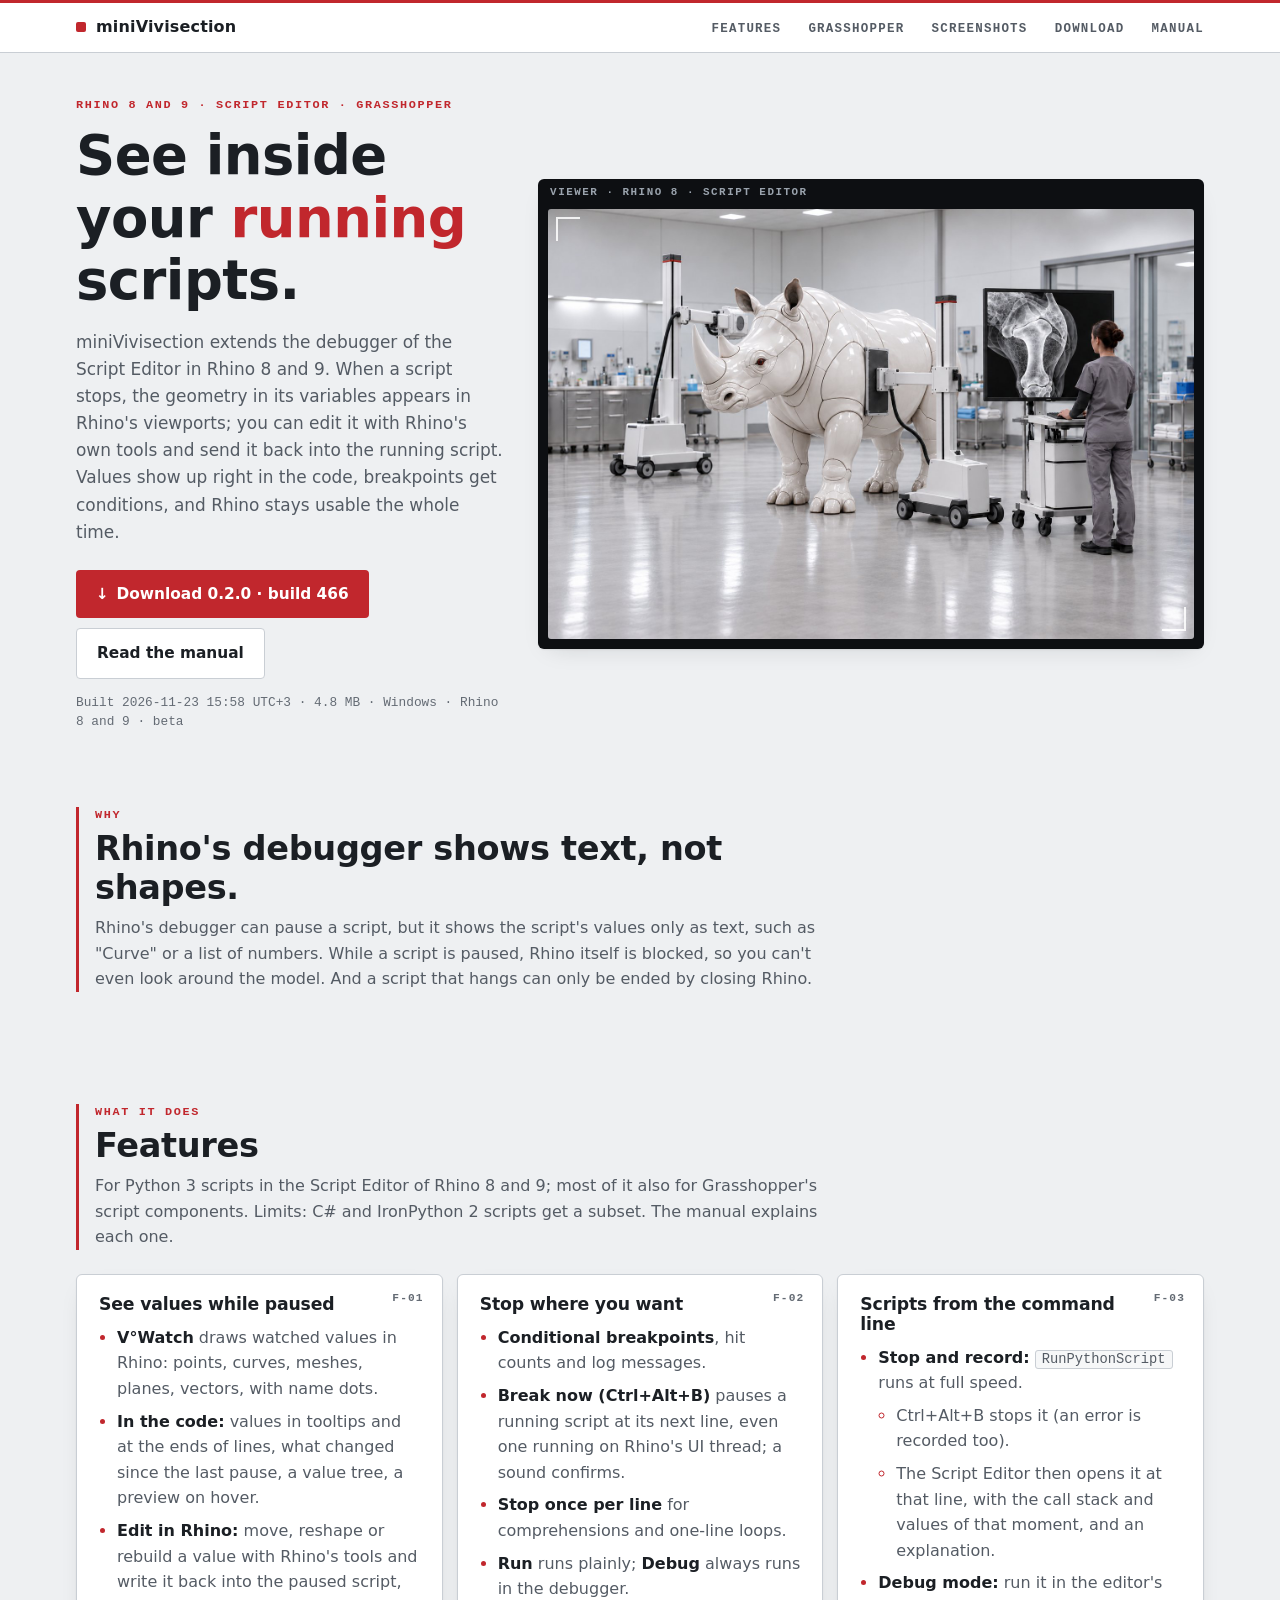
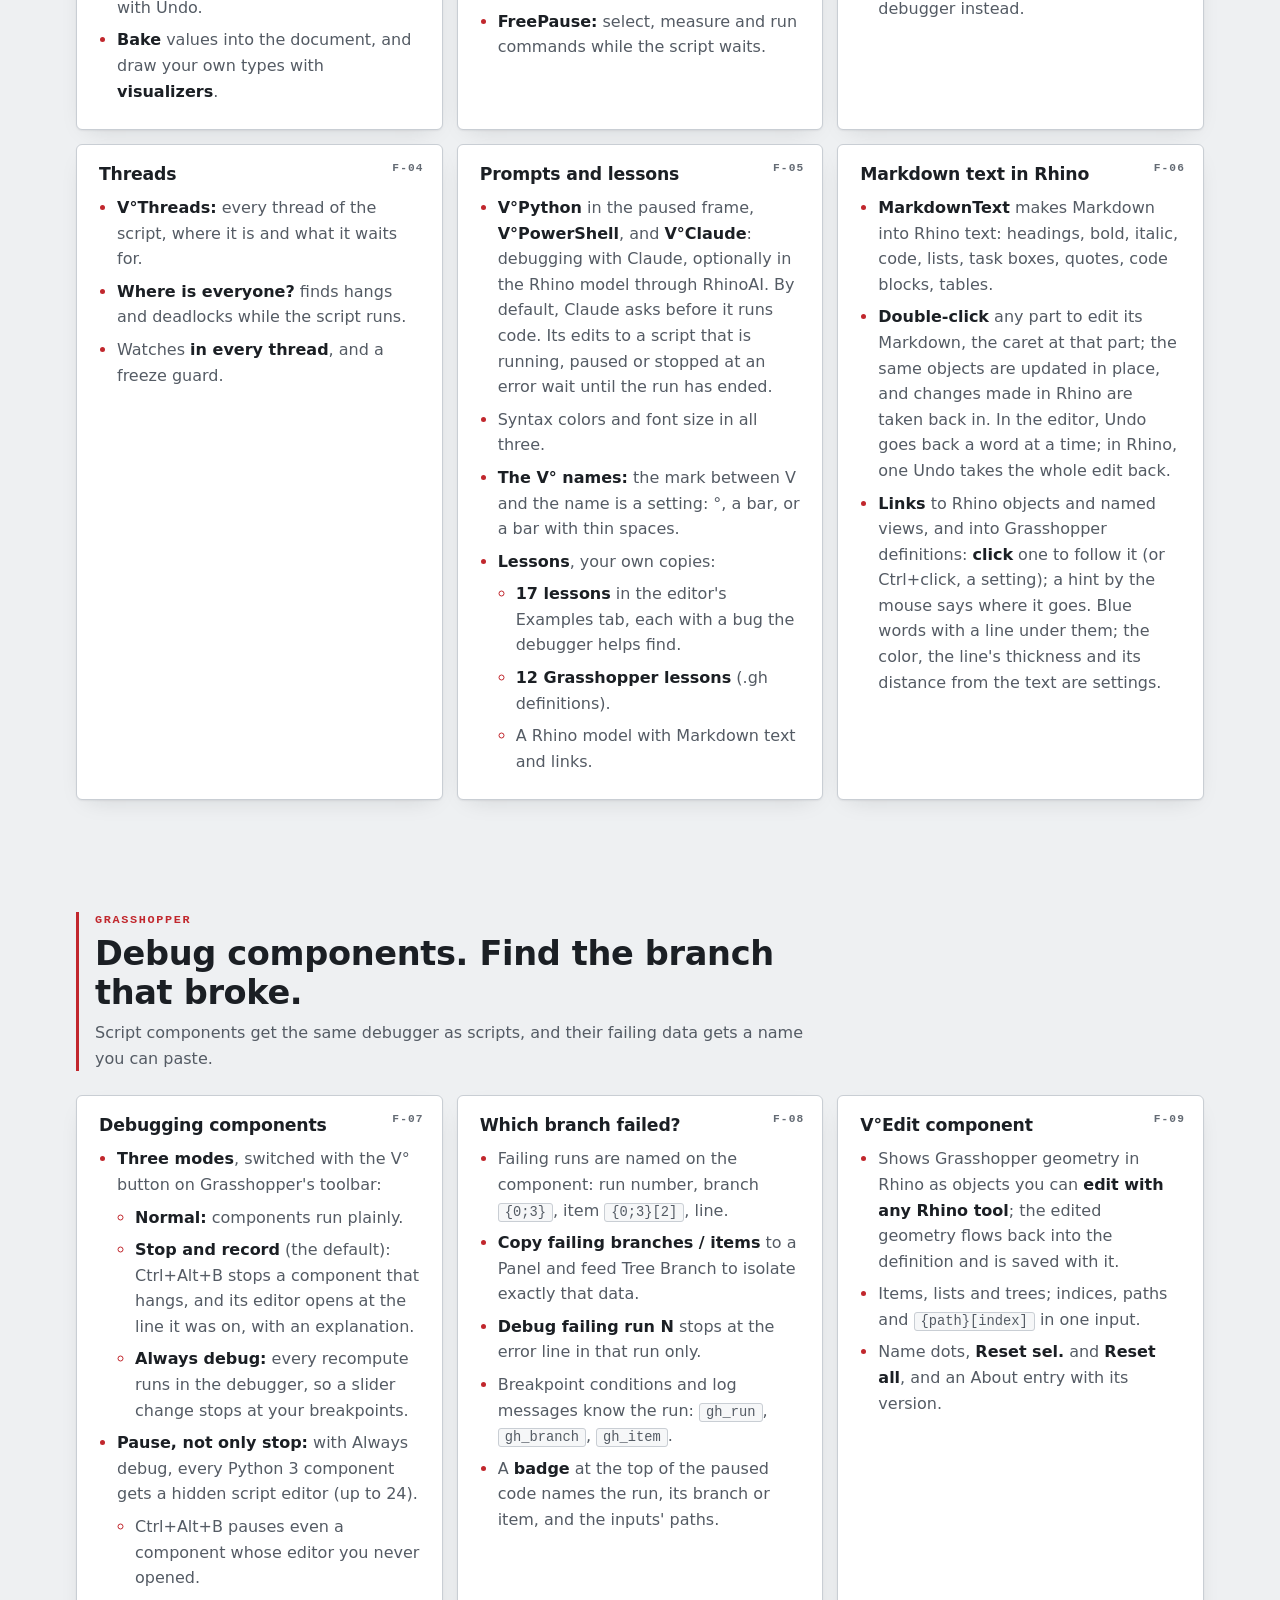
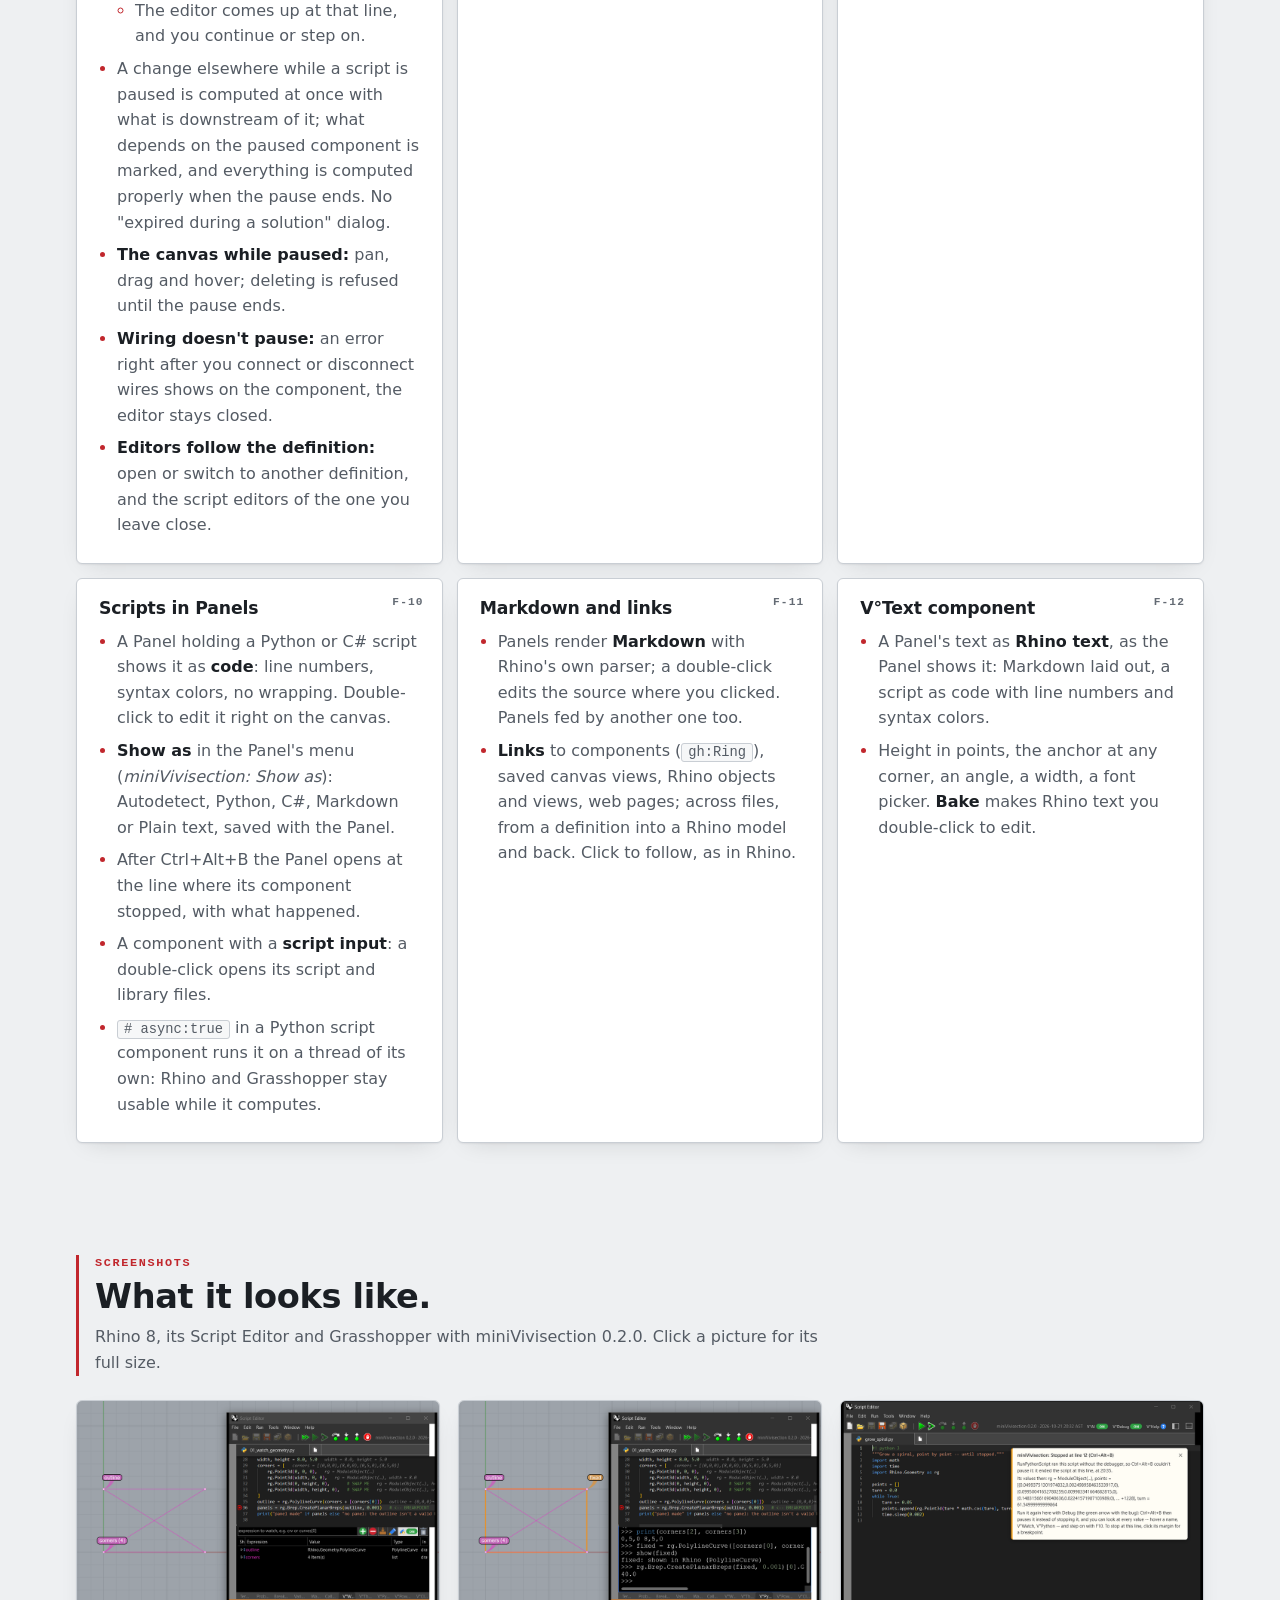
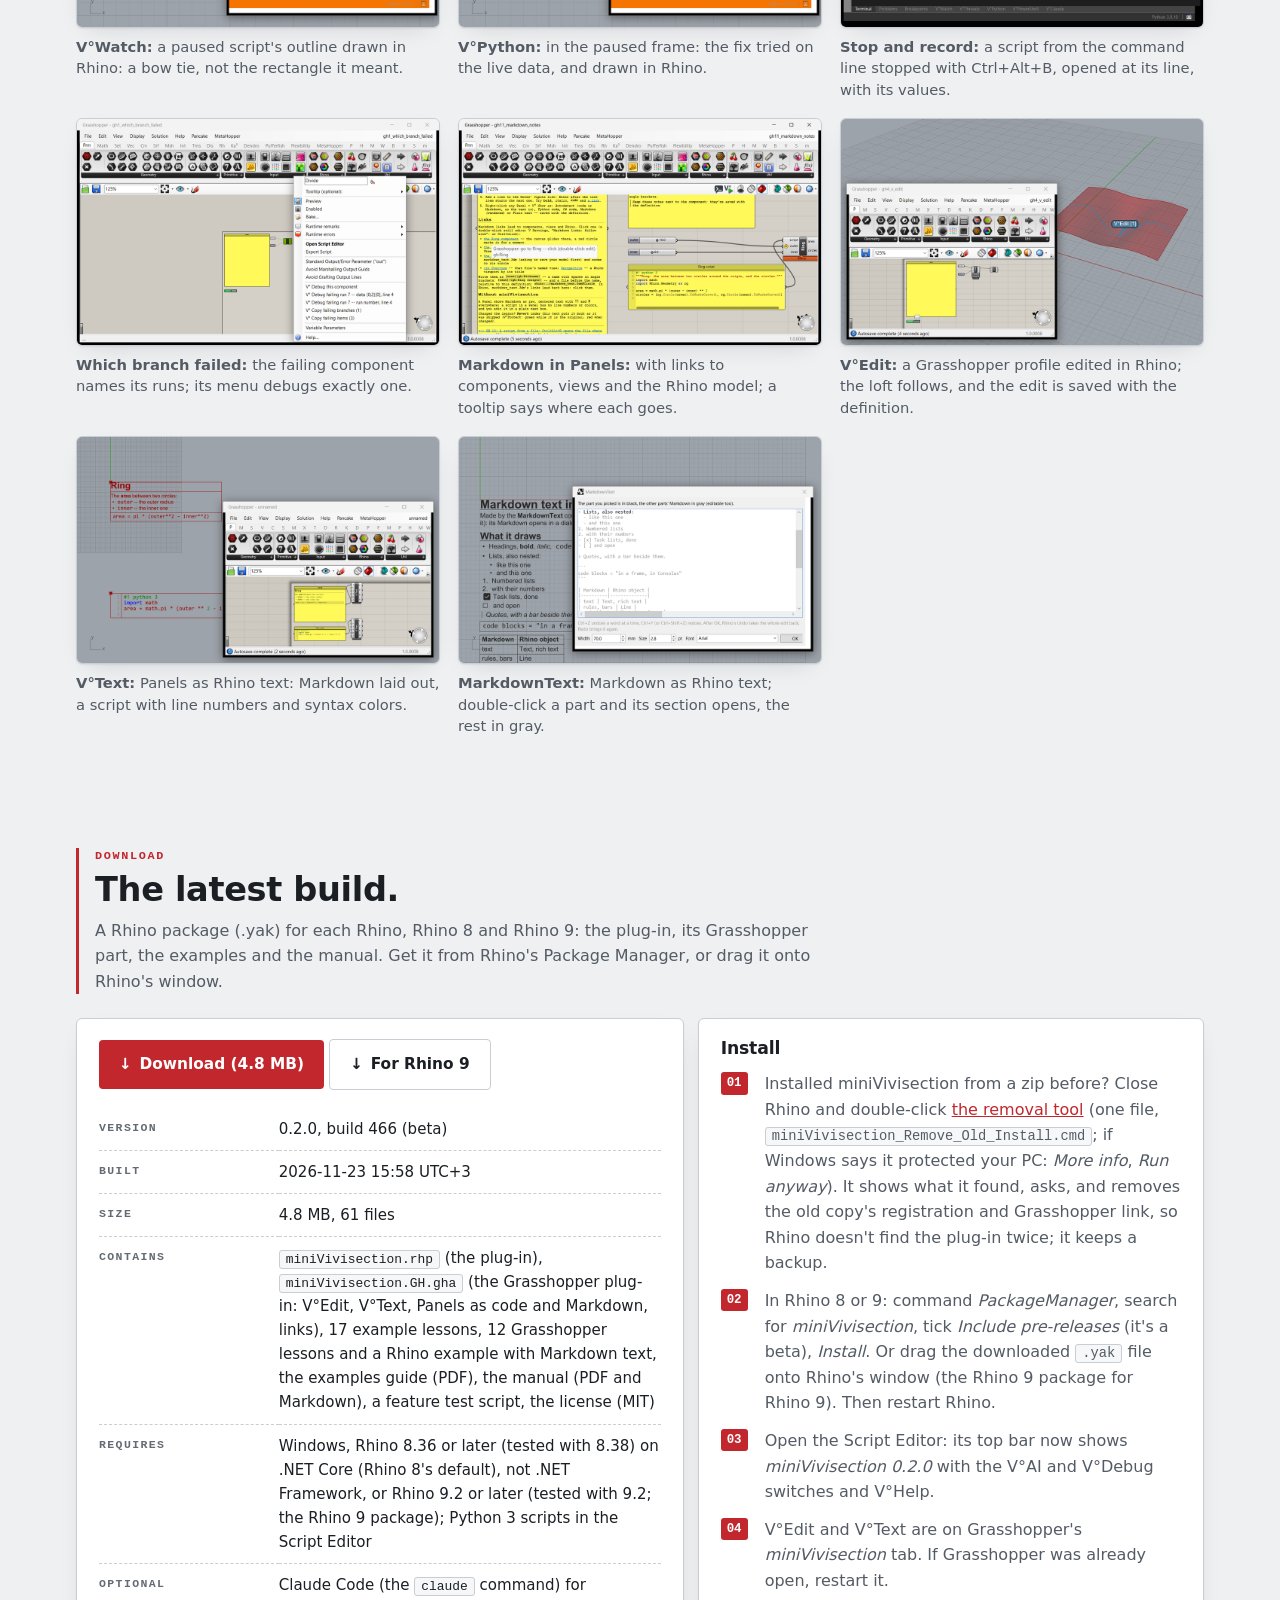
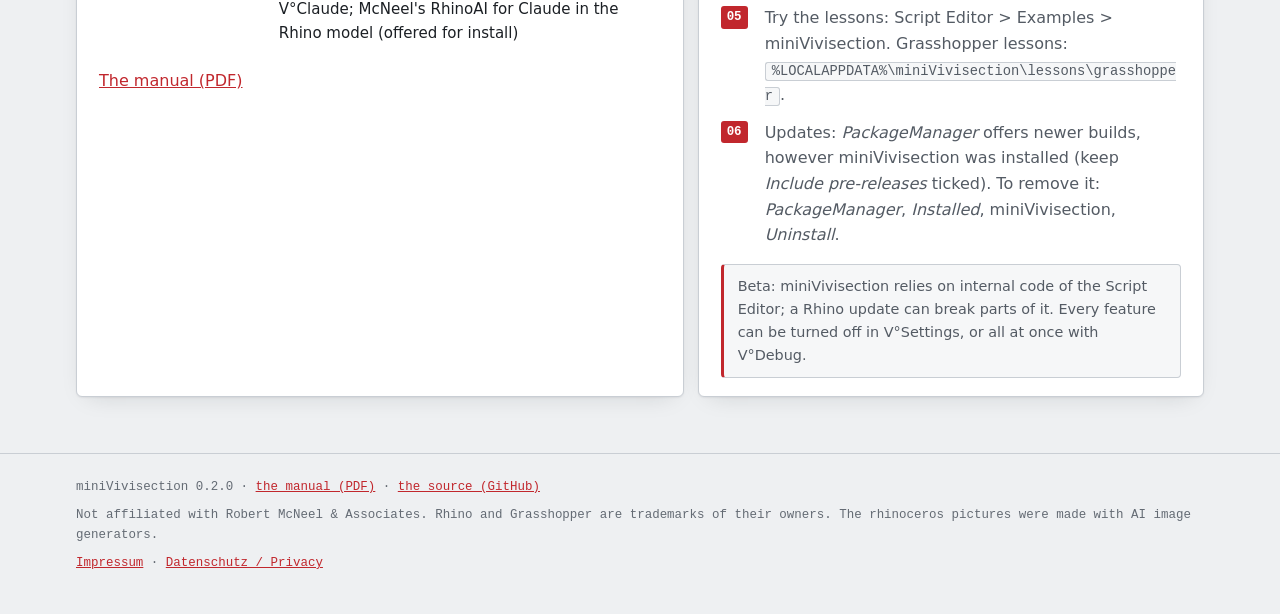
==== commit 8e596896: "miniVivisection 0.2.0-beta.466 The release 0.2.0-beta.466: https://restweiss.de/miniVivisection" ====
--- a/web/pages/clinical-imaging/index.html
+++ b/web/pages/clinical-imaging/index.html
@@ -10,7 +10,7 @@
 <meta property="og:type" content="website">
 <meta property="og:title" content="miniVivisection — see your Rhino script's data while you debug">
 <meta property="og:description" content="miniVivisection: see inside your running scripts. A debugger extension for the Script Editor and Grasshopper of Rhino 8 and 9.">
-<meta property="og:image" content="https://restweiss.de/miniVivisection/clinical-imaging/hero.jpg?b=453">
+<meta property="og:image" content="https://restweiss.de/miniVivisection/clinical-imaging/hero.jpg?b=466">
 <meta property="og:url" content="https://restweiss.de/miniVivisection/clinical-imaging/">
 <link rel="icon" href="data:image/svg+xml,%3Csvg%20xmlns=%27http://www.w3.org/2000/svg%27%20viewBox=%270%200%2032%2032%27%3E%3Crect%20width=%2732%27%20height=%2732%27%20rx=%277%27%20fill=%27%23c1272d%27/%3E%3Ctext%20x=%2715%27%20y=%2723%27%20font-family=%27Segoe%20UI,Arial,sans-serif%27%20font-size=%2719%27%20font-weight=%27700%27%20text-anchor=%27middle%27%20fill=%27%23fff%27%3EV%C2%B0%3C/text%3E%3C/svg%3E">
 <style>
@@ -167,14 +167,14 @@
           running script. Values show up right in the code, breakpoints get conditions, and Rhino stays usable the whole time.
         </p>
         <div class="actions">
-          <a class="btn primary" href="../downloads/minivivisection-0.2.0-beta.453-rh8_36-win.yak" download>&#8595;&ensp;Download 0.2.0 &middot; build 453</a>
+          <a class="btn primary" href="../downloads/minivivisection-0.2.0-beta.466-rh8_36-win.yak" download>&#8595;&ensp;Download 0.2.0 &middot; build 466</a>
           <a class="btn ghost" href="../downloads/miniVivisection_Manual.pdf">Read the manual</a>
         </div>
-        <div class="meta">Built 2026-11-22 13:47 UTC+3 &middot; 4.8 MB &middot; Windows &middot; Rhino 8 and 9 &middot; beta</div>
+        <div class="meta">Built 2026-11-23 15:58 UTC+3 &middot; 4.8 MB &middot; Windows &middot; Rhino 8 and 9 &middot; beta</div>
       </div>
       <figure class="viewer">
         <div class="frame">
-          <img src="hero.jpg?b=453" width="1536" height="1024" alt="A bright imaging lab: a glossy white ceramic rhinoceros stands between two mobile scanner arms with red-striped columns, while a technician in grey scrubs studies an X-ray of its leg bones on a large black monitor.">
+          <img src="hero.jpg?b=466" width="1536" height="1024" alt="A bright imaging lab: a glossy white ceramic rhinoceros stands between two mobile scanner arms with red-striped columns, while a technician in grey scrubs studies an X-ray of its leg bones on a large black monitor.">
         </div>
       </figure>
     </div>
@@ -348,14 +348,14 @@
         <p>Rhino 8, its Script Editor and Grasshopper with miniVivisection 0.2.0. Click a picture for its full size.</p>
       </div>
       <div class="shots">
-        <figure><a href="../screenshots/01_watch_values_in_rhino.png?b=453"><img src="../screenshots/01_watch_values_in_rhino.png?b=453" width="960" height="600" loading="lazy" alt="Rhino's Top view with a magenta bow-tie outline and the name dots outline and corners; over it the Script Editor paused at a breakpoint, its V°Watch tab listing outline and corners."></a><figcaption><strong>V°Watch:</strong> a paused script's outline drawn in Rhino: a bow tie, not the rectangle it meant.</figcaption></figure>
-        <figure><a href="../screenshots/03_python_in_the_paused_frame.png?b=453"><img src="../screenshots/03_python_in_the_paused_frame.png?b=453" width="960" height="600" loading="lazy" alt="The Script Editor's V°Python tab: the swapped corners printed, a fixed outline built and shown; in Rhino an orange rectangle named fixed over the bow tie."></a><figcaption><strong>V°Python:</strong> in the paused frame: the fix tried on the live data, and drawn in Rhino.</figcaption></figure>
-        <figure><a href="../screenshots/04_stop_and_record.png?b=453"><img src="../screenshots/04_stop_and_record.png?b=453" width="960" height="600" loading="lazy" alt="The Script Editor opened at line 12 of grow_spiral.py, a script with an endless loop that RunPythonScript ran and Ctrl+Alt+B stopped; an overlay says Stopped at line 12 and lists the values of points and turn at that moment."></a><figcaption><strong>Stop and record:</strong> a script from the command line stopped with Ctrl+Alt+B, opened at its line, with its values.</figcaption></figure>
-        <figure><a href="../screenshots/05_which_branch_failed.png?b=453"><img src="../screenshots/05_which_branch_failed.png?b=453" width="960" height="600" loading="lazy" alt="Grasshopper: a red Divide component and its right-click menu with miniVivisection's items, Debug failing run 7 -- data {0;2}[0], line 4, and Copy failing branches."></a><figcaption><strong>Which branch failed:</strong> the failing component names its runs; its menu debugs exactly one.</figcaption></figure>
-        <figure><a href="../screenshots/09_markdown_panel_links.png?b=453"><img src="../screenshots/09_markdown_panel_links.png?b=453" width="960" height="600" loading="lazy" alt="Grasshopper Panels rendered as Markdown with headings, lists and links; a tooltip over a link reads Grasshopper: go to Ring -- click."></a><figcaption><strong>Markdown in Panels:</strong> with links to components, views and the Rhino model; a tooltip says where each goes.</figcaption></figure>
-        <figure><a href="../screenshots/11_v_edit.png?b=453"><img src="../screenshots/11_v_edit.png?b=453" width="960" height="600" loading="lazy" alt="Rhino's Perspective view with a red lofted surface and one blue profile curve marked by the name dot V°Edit [1]; over it the Grasshopper window with the V°Edit component between Profiles and Loft, showing 1 in Rhino."></a><figcaption><strong>V°Edit:</strong> a Grasshopper profile edited in Rhino; the loft follows, and the edit is saved with the definition.</figcaption></figure>
-        <figure><a href="../screenshots/12_v_text.png?b=453"><img src="../screenshots/12_v_text.png?b=453" width="960" height="600" loading="lazy" alt="Rhino's Top view with a Markdown note and a Python script drawn as text; a Grasshopper window with the two Panels feeding V°Text components."></a><figcaption><strong>V°Text:</strong> Panels as Rhino text: Markdown laid out, a script with line numbers and syntax colors.</figcaption></figure>
-        <figure><a href="../screenshots/14_markdown_text_dialog.png?b=453"><img src="../screenshots/14_markdown_text_dialog.png?b=453" width="960" height="600" loading="lazy" alt="Markdown text in Rhino with the MarkdownText dialog over it: the nested list in black at the caret, the rest of the Markdown gray, width, size and font below."></a><figcaption><strong>MarkdownText:</strong> Markdown as Rhino text; double-click a part and its section opens, the rest in gray.</figcaption></figure>
+        <figure><a href="../screenshots/01_watch_values_in_rhino.png?b=466"><img src="../screenshots/01_watch_values_in_rhino.png?b=466" width="960" height="600" loading="lazy" alt="Rhino's Top view with a magenta bow-tie outline and the name dots outline and corners; over it the Script Editor paused at a breakpoint, its V°Watch tab listing outline and corners."></a><figcaption><strong>V°Watch:</strong> a paused script's outline drawn in Rhino: a bow tie, not the rectangle it meant.</figcaption></figure>
+        <figure><a href="../screenshots/03_python_in_the_paused_frame.png?b=466"><img src="../screenshots/03_python_in_the_paused_frame.png?b=466" width="960" height="600" loading="lazy" alt="The Script Editor's V°Python tab: the swapped corners printed, a fixed outline built and shown; in Rhino an orange rectangle named fixed over the bow tie."></a><figcaption><strong>V°Python:</strong> in the paused frame: the fix tried on the live data, and drawn in Rhino.</figcaption></figure>
+        <figure><a href="../screenshots/04_stop_and_record.png?b=466"><img src="../screenshots/04_stop_and_record.png?b=466" width="960" height="600" loading="lazy" alt="The Script Editor opened at line 12 of grow_spiral.py, a script with an endless loop that RunPythonScript ran and Ctrl+Alt+B stopped; an overlay says Stopped at line 12 and lists the values of points and turn at that moment."></a><figcaption><strong>Stop and record:</strong> a script from the command line stopped with Ctrl+Alt+B, opened at its line, with its values.</figcaption></figure>
+        <figure><a href="../screenshots/05_which_branch_failed.png?b=466"><img src="../screenshots/05_which_branch_failed.png?b=466" width="960" height="600" loading="lazy" alt="Grasshopper: a red Divide component and its right-click menu with miniVivisection's items, Debug failing run 7 -- data {0;2}[0], line 4, and Copy failing branches."></a><figcaption><strong>Which branch failed:</strong> the failing component names its runs; its menu debugs exactly one.</figcaption></figure>
+        <figure><a href="../screenshots/09_markdown_panel_links.png?b=466"><img src="../screenshots/09_markdown_panel_links.png?b=466" width="960" height="600" loading="lazy" alt="Grasshopper Panels rendered as Markdown with headings, lists and links; a tooltip over a link reads Grasshopper: go to Ring -- click."></a><figcaption><strong>Markdown in Panels:</strong> with links to components, views and the Rhino model; a tooltip says where each goes.</figcaption></figure>
+        <figure><a href="../screenshots/11_v_edit.png?b=466"><img src="../screenshots/11_v_edit.png?b=466" width="960" height="600" loading="lazy" alt="Rhino's Perspective view with a red lofted surface and one blue profile curve marked by the name dot V°Edit [1]; over it the Grasshopper window with the V°Edit component between Profiles and Loft, showing 1 in Rhino."></a><figcaption><strong>V°Edit:</strong> a Grasshopper profile edited in Rhino; the loft follows, and the edit is saved with the definition.</figcaption></figure>
+        <figure><a href="../screenshots/12_v_text.png?b=466"><img src="../screenshots/12_v_text.png?b=466" width="960" height="600" loading="lazy" alt="Rhino's Top view with a Markdown note and a Python script drawn as text; a Grasshopper window with the two Panels feeding V°Text components."></a><figcaption><strong>V°Text:</strong> Panels as Rhino text: Markdown laid out, a script with line numbers and syntax colors.</figcaption></figure>
+        <figure><a href="../screenshots/14_markdown_text_dialog.png?b=466"><img src="../screenshots/14_markdown_text_dialog.png?b=466" width="960" height="600" loading="lazy" alt="Markdown text in Rhino with the MarkdownText dialog over it: the nested list in black at the caret, the rest of the Markdown gray, width, size and font below."></a><figcaption><strong>MarkdownText:</strong> Markdown as Rhino text; double-click a part and its section opens, the rest in gray.</figcaption></figure>
       </div>
     </div>
   </section>
@@ -369,11 +369,11 @@
       </div>
       <div class="download">
         <div class="card">
-          <a class="btn primary" href="../downloads/minivivisection-0.2.0-beta.453-rh8_36-win.yak" download>&#8595;&ensp;Download (4.8 MB)</a>
-          <a class="btn ghost" href="../downloads/minivivisection-0.2.0-beta.453-rh9_2-win.yak" download>&#8595;&ensp;For Rhino 9</a>
+          <a class="btn primary" href="../downloads/minivivisection-0.2.0-beta.466-rh8_36-win.yak" download>&#8595;&ensp;Download (4.8 MB)</a>
+          <a class="btn ghost" href="../downloads/minivivisection-0.2.0-beta.466-rh9_2-win.yak" download>&#8595;&ensp;For Rhino 9</a>
           <table class="spec">
-            <tr><td>Version</td><td>0.2.0, build 453 (beta)</td></tr>
-            <tr><td>Built</td><td>2026-11-22 13:47 UTC+3</td></tr>
+            <tr><td>Version</td><td>0.2.0, build 466 (beta)</td></tr>
+            <tr><td>Built</td><td>2026-11-23 15:58 UTC+3</td></tr>
             <tr><td>Size</td><td>4.8 MB, 61 files</td></tr>
             <tr><td>Contains</td><td><code>miniVivisection.rhp</code> (the plug-in), <code>miniVivisection.GH.gha</code> (the Grasshopper plug-in: V°Edit, V°Text, Panels as code and Markdown, links), 17 example lessons, 12 Grasshopper lessons and a Rhino example with Markdown text, the examples guide (PDF), the manual (PDF and Markdown), a feature test script, the license (MIT)</td></tr>
             <tr><td>Requires</td><td>Windows, Rhino 8.36 or later (tested with 8.38) on .NET Core (Rhino 8's default), not .NET Framework, or Rhino 9.2 or later (tested with 9.2; the Rhino 9 package); Python 3 scripts in the Script Editor</td></tr>
